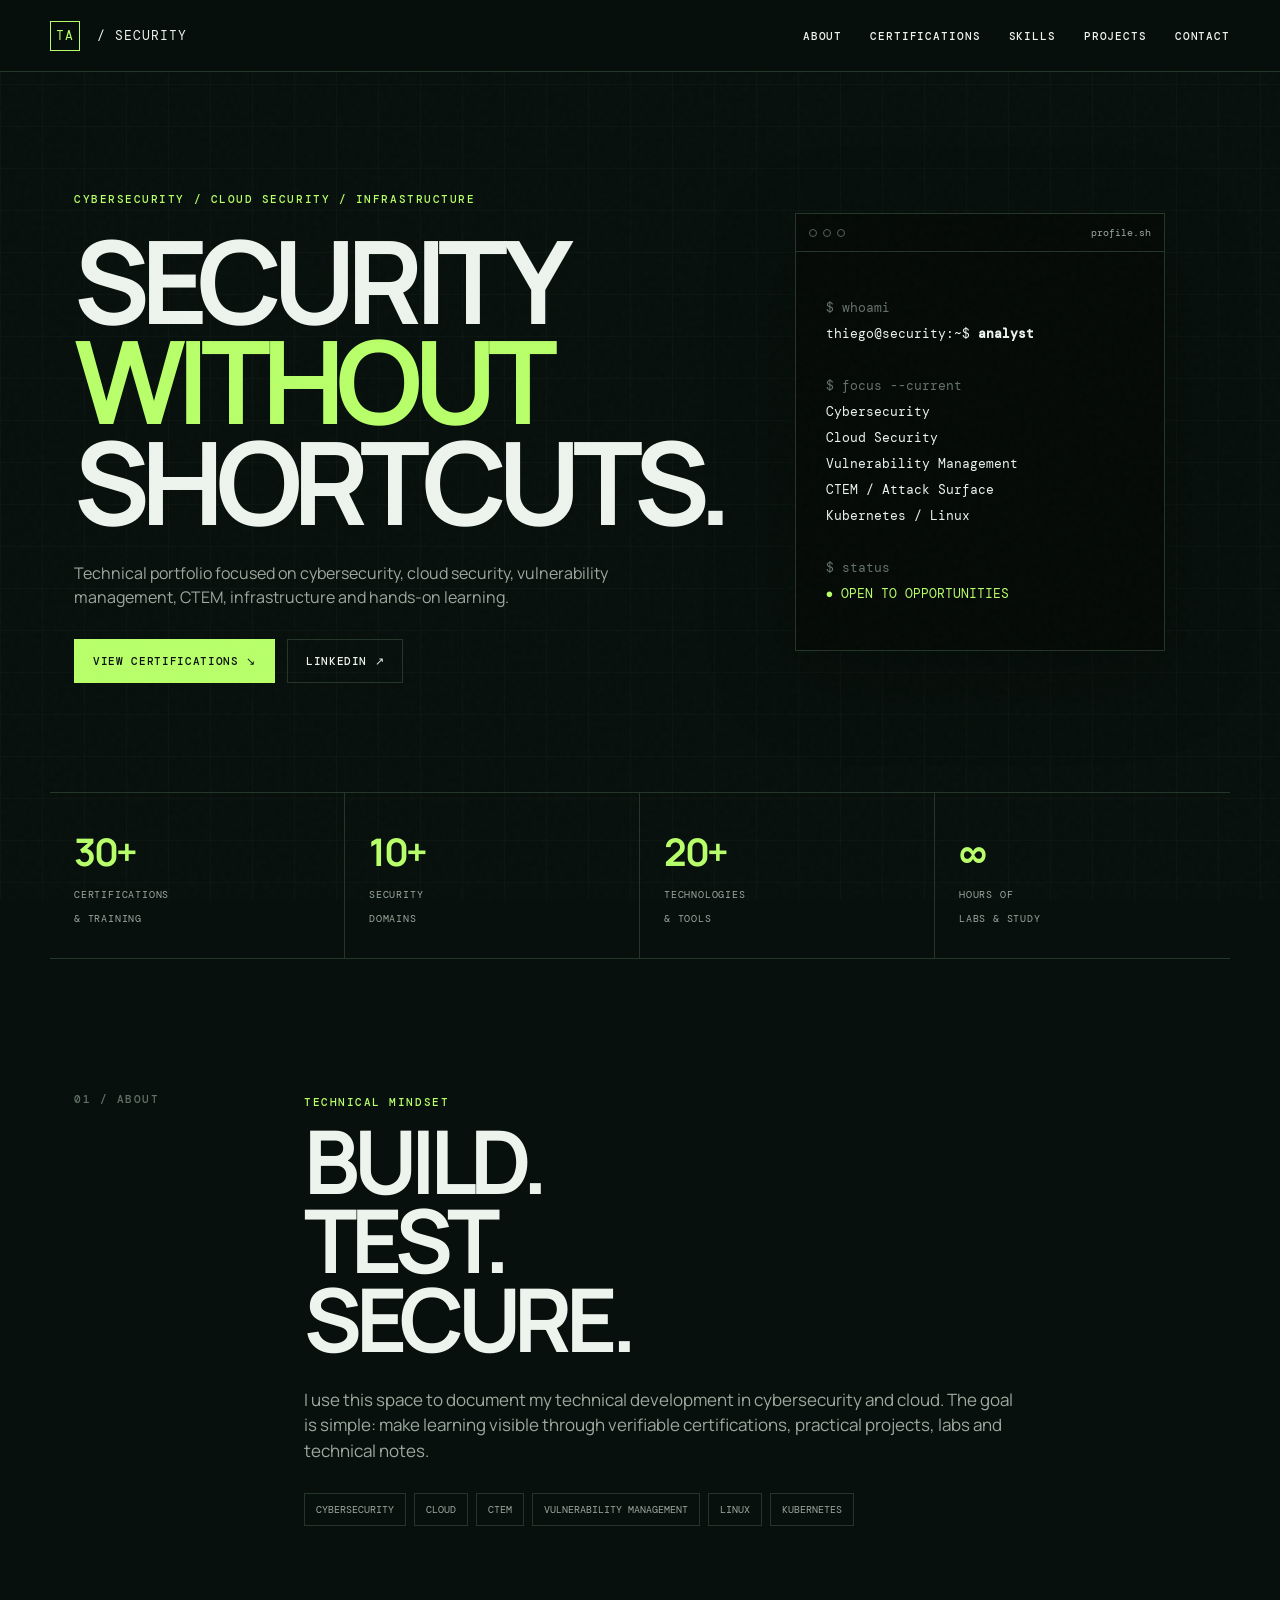
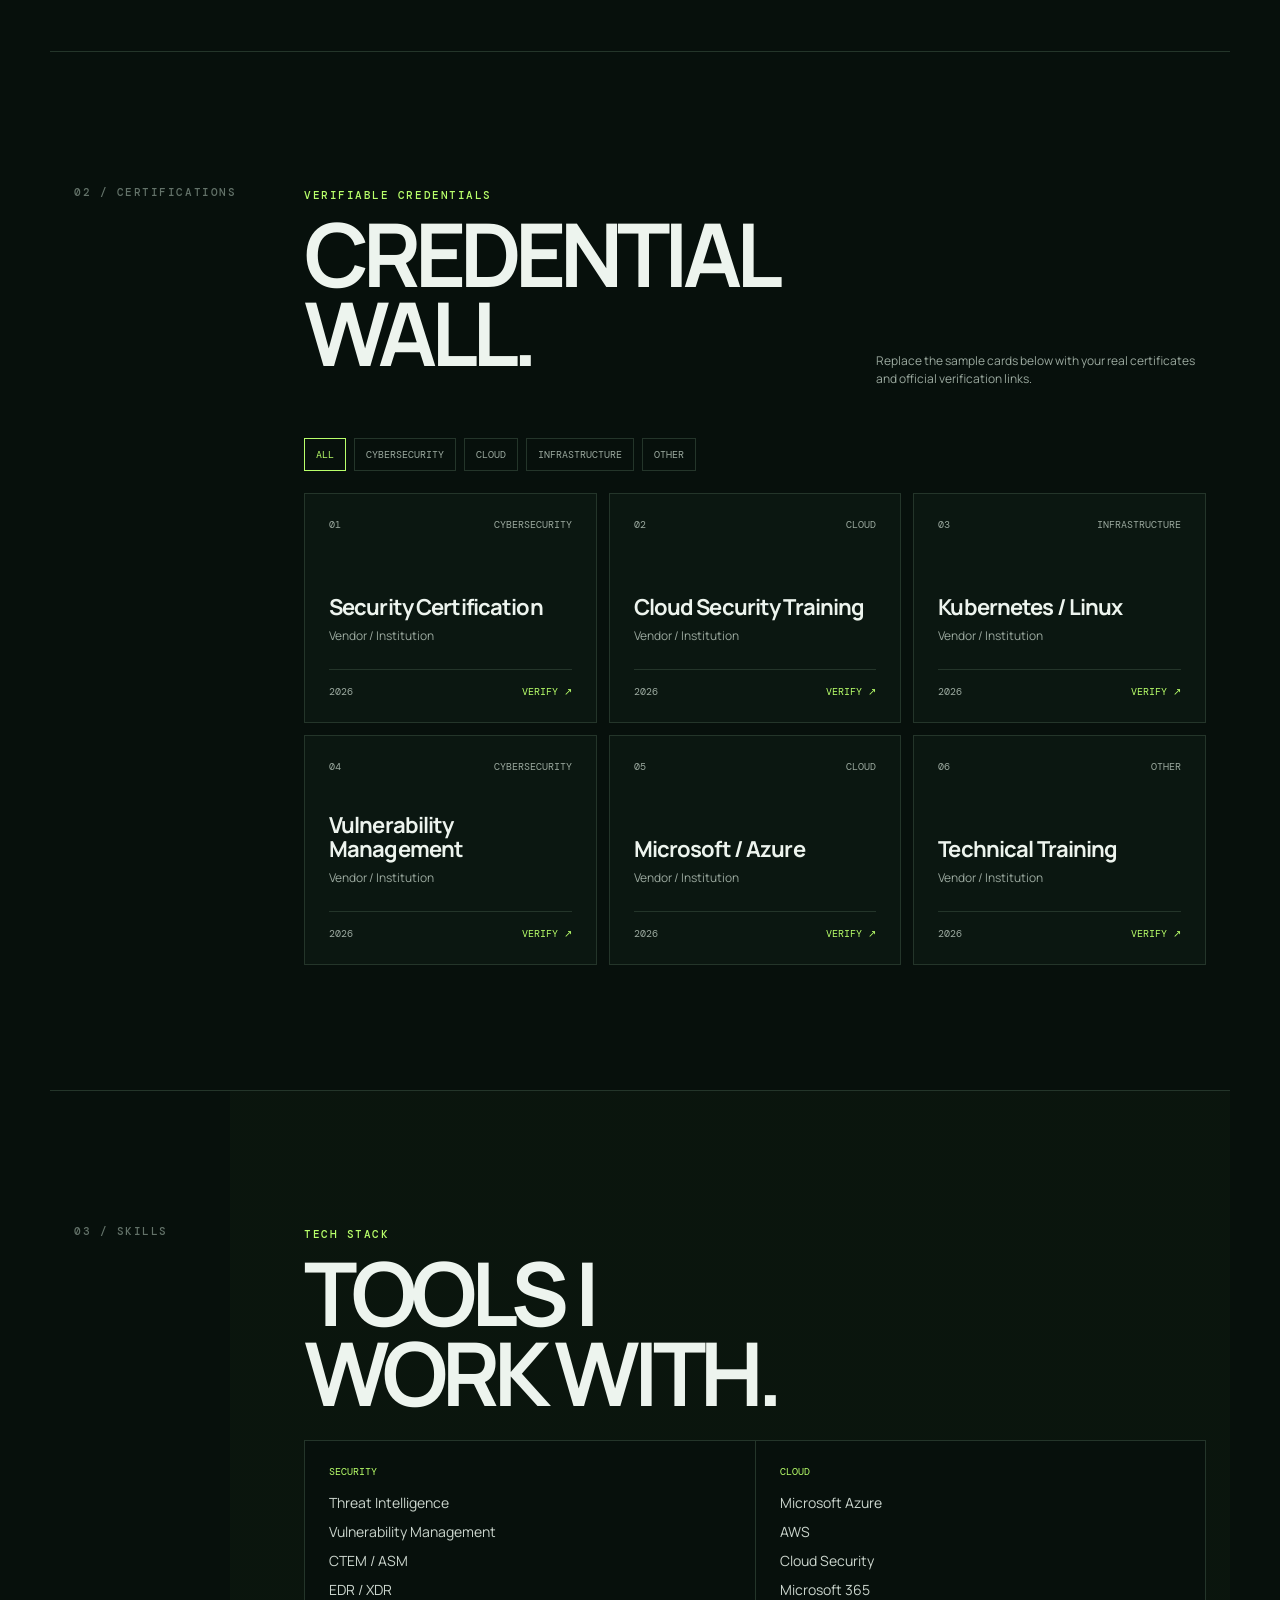
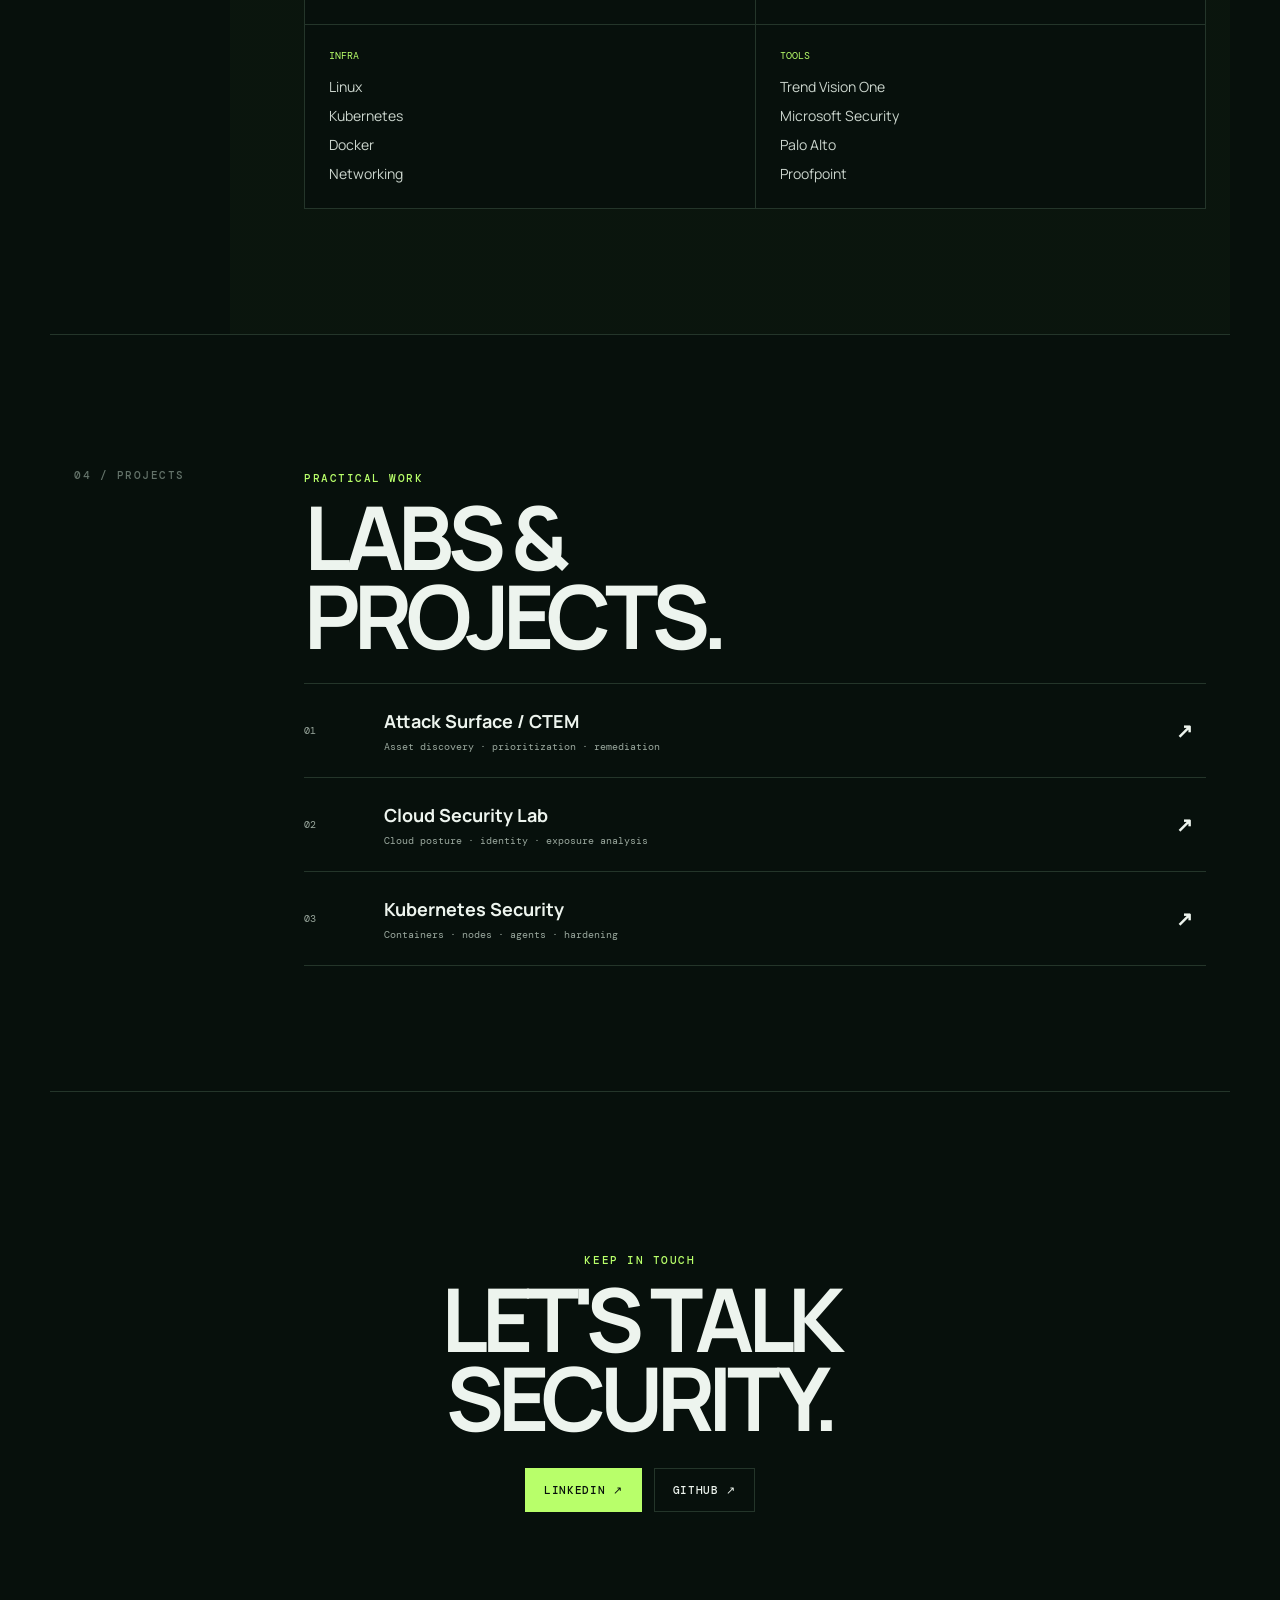
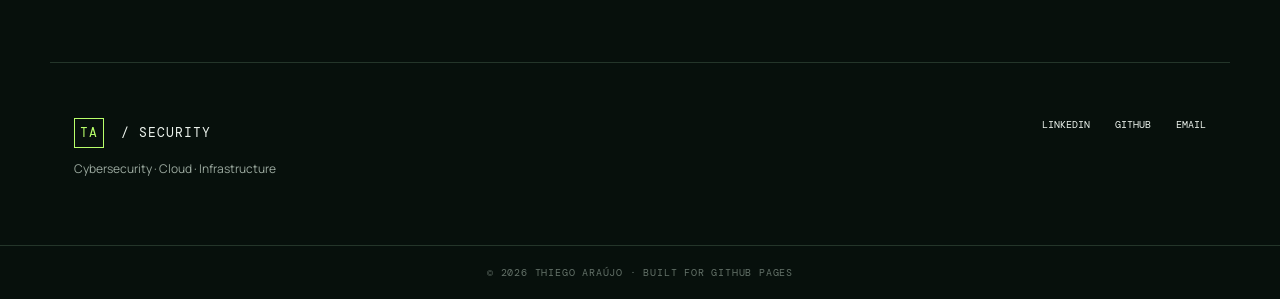
==== index.html @ 7fdec481 "Add files via upload" ====
<!DOCTYPE html>
<html lang="en">
<head>
  <meta charset="UTF-8">
  <meta name="viewport" content="width=device-width, initial-scale=1.0">
  <meta name="description" content="Thiego Araújo — Cybersecurity & Cloud Security portfolio, certifications, projects and technical skills.">
  <meta name="theme-color" content="#08110d">
  <title>THIEGO ARAÚJO — Cybersecurity Portfolio</title>
  <link rel="preconnect" href="https://fonts.googleapis.com">
  <link rel="preconnect" href="https://fonts.gstatic.com" crossorigin>
  <link href="https://fonts.googleapis.com/css2?family=DM+Mono:wght@400;500&family=Manrope:wght@400;500;600;700;800&display=swap" rel="stylesheet">
  <link rel="stylesheet" href="style.css">
</head>
<body>
  <div class="noise"></div>
  <header class="topbar">
    <a class="brand" href="#top" aria-label="Back to top"><span>TA</span> / SECURITY</a>
    <nav id="nav">
      <a href="#about">ABOUT</a>
      <a href="#certifications">CERTIFICATIONS</a>
      <a href="#skills">SKILLS</a>
      <a href="#projects">PROJECTS</a>
      <a href="#contact">CONTACT</a>
    </nav>
    <button class="menu" id="menuBtn" aria-label="Open menu">☰</button>
  </header>

  <main id="top">
    <section class="hero section-grid">
      <div class="hero-copy">
        <p class="eyebrow">CYBERSECURITY / CLOUD SECURITY / INFRASTRUCTURE</p>
        <h1>SECURITY<br><em>WITHOUT</em><br>SHORTCUTS.</h1>
        <p class="lead">Technical portfolio focused on cybersecurity, cloud security, vulnerability management, CTEM, infrastructure and hands-on learning.</p>
        <div class="actions">
          <a class="btn primary" href="#certifications">VIEW CERTIFICATIONS <span>↘</span></a>
          <a class="btn ghost" href="https://www.linkedin.com/" target="_blank" rel="noopener">LINKEDIN ↗</a>
        </div>
      </div>
      <div class="hero-terminal">
        <div class="terminal-head"><span></span><span></span><span></span><code>profile.sh</code></div>
        <pre><span class="muted">$ whoami</span>
thiego@security:~$ <b>analyst</b>

<span class="muted">$ focus --current</span>
Cybersecurity
Cloud Security
Vulnerability Management
CTEM / Attack Surface
Kubernetes / Linux

<span class="muted">$ status</span>
<span class="ok">● OPEN TO OPPORTUNITIES</span></pre>
      </div>
    </section>

    <section class="metrics">
      <div><strong id="certCount">30+</strong><span>CERTIFICATIONS<br>& TRAINING</span></div>
      <div><strong>10+</strong><span>SECURITY<br>DOMAINS</span></div>
      <div><strong>20+</strong><span>TECHNOLOGIES<br>& TOOLS</span></div>
      <div><strong>∞</strong><span>HOURS OF<br>LABS & STUDY</span></div>
    </section>

    <section id="about" class="section split">
      <div class="section-label">01 / ABOUT</div>
      <div>
        <p class="kicker">TECHNICAL MINDSET</p>
        <h2>BUILD.<br>TEST.<br>SECURE.</h2>
        <p class="body-copy">I use this space to document my technical development in cybersecurity and cloud. The goal is simple: make learning visible through verifiable certifications, practical projects, labs and technical notes.</p>
        <div class="tags">
          <span>CYBERSECURITY</span><span>CLOUD</span><span>CTEM</span><span>VULNERABILITY MANAGEMENT</span><span>LINUX</span><span>KUBERNETES</span>
        </div>
      </div>
    </section>

    <section id="certifications" class="section">
      <div class="section-label">02 / CERTIFICATIONS</div>
      <div class="section-content">
        <div class="section-heading">
          <div>
            <p class="kicker">VERIFIABLE CREDENTIALS</p>
            <h2>CREDENTIAL<br>WALL.</h2>
          </div>
          <p class="small-note">Replace the sample cards below with your real certificates and official verification links.</p>
        </div>

        <div class="filters" id="filters">
          <button class="filter active" data-filter="all">ALL</button>
          <button class="filter" data-filter="cybersecurity">CYBERSECURITY</button>
          <button class="filter" data-filter="cloud">CLOUD</button>
          <button class="filter" data-filter="infrastructure">INFRASTRUCTURE</button>
          <button class="filter" data-filter="other">OTHER</button>
        </div>

        <div class="cards" id="certCards">
          <article class="card" data-category="cybersecurity">
            <div class="card-top"><span>01</span><span>CYBERSECURITY</span></div>
            <h3>Security Certification</h3>
            <p>Vendor / Institution</p>
            <div class="card-meta"><span>2026</span><a href="#" class="verify">VERIFY ↗</a></div>
          </article>
          <article class="card" data-category="cloud">
            <div class="card-top"><span>02</span><span>CLOUD</span></div>
            <h3>Cloud Security Training</h3>
            <p>Vendor / Institution</p>
            <div class="card-meta"><span>2026</span><a href="#" class="verify">VERIFY ↗</a></div>
          </article>
          <article class="card" data-category="infrastructure">
            <div class="card-top"><span>03</span><span>INFRASTRUCTURE</span></div>
            <h3>Kubernetes / Linux</h3>
            <p>Vendor / Institution</p>
            <div class="card-meta"><span>2026</span><a href="#" class="verify">VERIFY ↗</a></div>
          </article>
          <article class="card" data-category="cybersecurity">
            <div class="card-top"><span>04</span><span>CYBERSECURITY</span></div>
            <h3>Vulnerability Management</h3>
            <p>Vendor / Institution</p>
            <div class="card-meta"><span>2026</span><a href="#" class="verify">VERIFY ↗</a></div>
          </article>
          <article class="card" data-category="cloud">
            <div class="card-top"><span>05</span><span>CLOUD</span></div>
            <h3>Microsoft / Azure</h3>
            <p>Vendor / Institution</p>
            <div class="card-meta"><span>2026</span><a href="#" class="verify">VERIFY ↗</a></div>
          </article>
          <article class="card" data-category="other">
            <div class="card-top"><span>06</span><span>OTHER</span></div>
            <h3>Technical Training</h3>
            <p>Vendor / Institution</p>
            <div class="card-meta"><span>2026</span><a href="#" class="verify">VERIFY ↗</a></div>
          </article>
        </div>
      </div>
    </section>

    <section id="skills" class="section split dark-section">
      <div class="section-label">03 / SKILLS</div>
      <div>
        <p class="kicker">TECH STACK</p>
        <h2>TOOLS I<br>WORK WITH.</h2>
        <div class="skill-grid">
          <div><b>SECURITY</b><span>Threat Intelligence</span><span>Vulnerability Management</span><span>CTEM / ASM</span><span>EDR / XDR</span></div>
          <div><b>CLOUD</b><span>Microsoft Azure</span><span>AWS</span><span>Cloud Security</span><span>Microsoft 365</span></div>
          <div><b>INFRA</b><span>Linux</span><span>Kubernetes</span><span>Docker</span><span>Networking</span></div>
          <div><b>TOOLS</b><span>Trend Vision One</span><span>Microsoft Security</span><span>Palo Alto</span><span>Proofpoint</span></div>
        </div>
      </div>
    </section>

    <section id="projects" class="section">
      <div class="section-label">04 / PROJECTS</div>
      <div class="section-content">
        <div class="section-heading">
          <div>
            <p class="kicker">PRACTICAL WORK</p>
            <h2>LABS &<br>PROJECTS.</h2>
          </div>
        </div>
        <div class="project-list">
          <a href="#" class="project"><span>01</span><div><b>Attack Surface / CTEM</b><small>Asset discovery · prioritization · remediation</small></div><strong>↗</strong></a>
          <a href="#" class="project"><span>02</span><div><b>Cloud Security Lab</b><small>Cloud posture · identity · exposure analysis</small></div><strong>↗</strong></a>
          <a href="#" class="project"><span>03</span><div><b>Kubernetes Security</b><small>Containers · nodes · agents · hardening</small></div><strong>↗</strong></a>
        </div>
      </div>
    </section>

    <section class="cta">
      <p class="kicker">KEEP IN TOUCH</p>
      <h2>LET'S TALK<br>SECURITY.</h2>
      <div class="actions">
        <a class="btn primary" href="https://www.linkedin.com/" target="_blank" rel="noopener">LINKEDIN ↗</a>
        <a class="btn ghost" href="https://github.com/" target="_blank" rel="noopener">GITHUB ↗</a>
      </div>
    </section>

    <section id="contact" class="footer-contact">
      <div><span class="brand"><span>TA</span> / SECURITY</span><p>Cybersecurity · Cloud · Infrastructure</p></div>
      <div class="links"><a href="https://www.linkedin.com/" target="_blank" rel="noopener">LINKEDIN</a><a href="https://github.com/" target="_blank" rel="noopener">GITHUB</a><a href="mailto:your@email.com">EMAIL</a></div>
    </section>
  </main>

  <footer>© <span id="year"></span> THIEGO ARAÚJO · BUILT FOR GITHUB PAGES</footer>
  <script src="script.js"></script>
</body>
</html>
---- style.css ----
:root{
  --bg:#07100c;--panel:#0b1711;--text:#edf4ee;--muted:#9ba99f;--line:#24352a;
  --accent:#b8ff6a;--accent2:#7fe34d;--max:1180px;
}
*{box-sizing:border-box}html{scroll-behavior:smooth}body{margin:0;background:var(--bg);color:var(--text);font-family:Manrope,Arial,sans-serif;line-height:1.5}
body:before{content:"";position:fixed;inset:0;pointer-events:none;opacity:.04;background-image:linear-gradient(rgba(255,255,255,.6) 1px,transparent 1px),linear-gradient(90deg,rgba(255,255,255,.6) 1px,transparent 1px);background-size:42px 42px;z-index:-1}
.noise{position:fixed;inset:0;pointer-events:none;opacity:.035;background-image:url("data:image/svg+xml,%3Csvg viewBox='0 0 180 180' xmlns='http://www.w3.org/2000/svg'%3E%3Cfilter id='n'%3E%3CfeTurbulence type='fractalNoise' baseFrequency='.9' numOctaves='3' stitchTiles='stitch'/%3E%3C/filter%3E%3Crect width='100%25' height='100%25' filter='url(%23n)' opacity='.6'/%3E%3C/svg%3E")}
a{color:inherit;text-decoration:none}.topbar{height:72px;border-bottom:1px solid var(--line);display:flex;align-items:center;justify-content:space-between;padding:0 max(24px,calc((100vw - var(--max))/2));position:sticky;top:0;background:rgba(7,16,12,.9);backdrop-filter:blur(16px);z-index:20}
.brand{font-family:"DM Mono",monospace;font-size:13px;letter-spacing:.08em}.brand>span{display:inline-grid;place-items:center;width:30px;height:30px;border:1px solid var(--accent);color:var(--accent);margin-right:8px}
nav{display:flex;gap:28px;font:500 11px "DM Mono",monospace;letter-spacing:.08em}nav a:hover{color:var(--accent)}.menu{display:none;background:none;border:0;color:var(--text);font-size:22px}
.section-grid{max-width:var(--max);margin:auto;display:grid;grid-template-columns:1.1fr .9fr;gap:70px}.hero{min-height:720px;align-items:center;padding:90px 24px}
.eyebrow,.kicker,.section-label{font:500 11px "DM Mono",monospace;letter-spacing:.14em;color:var(--accent)}h1{font-size:clamp(58px,9vw,116px);line-height:.87;letter-spacing:-.075em;margin:24px 0 30px}h1 em{font-style:normal;color:var(--accent)}
.lead{max-width:610px;color:var(--muted);font-size:16px}.actions{display:flex;gap:12px;flex-wrap:wrap;margin-top:30px}.btn{padding:14px 18px;border:1px solid var(--line);font:500 11px "DM Mono",monospace;letter-spacing:.06em}.btn.primary{background:var(--accent);color:#07100c;border-color:var(--accent)}.btn.primary:hover{background:#d1ff9b}.btn.ghost:hover{border-color:var(--accent);color:var(--accent)}
.hero-terminal{background:#050a07;border:1px solid var(--line);box-shadow:0 24px 80px rgba(0,0,0,.25)}.terminal-head{height:38px;border-bottom:1px solid var(--line);display:flex;align-items:center;gap:6px;padding:0 13px;color:var(--muted)}.terminal-head span{width:8px;height:8px;border:1px solid #526056;border-radius:50%}.terminal-head code{margin-left:auto;font:10px "DM Mono",monospace}.hero-terminal pre{padding:30px;font:13px/2 "DM Mono",monospace;min-height:330px;white-space:pre-wrap}.muted{color:#647269}.ok{color:var(--accent)}
.metrics{border-top:1px solid var(--line);border-bottom:1px solid var(--line);display:grid;grid-template-columns:repeat(4,1fr);max-width:var(--max);margin:auto}.metrics div{padding:30px 24px;border-right:1px solid var(--line)}.metrics div:last-child{border-right:0}.metrics strong{display:block;font-size:38px;letter-spacing:-.06em;color:var(--accent)}.metrics span{font:10px/1.5 "DM Mono",monospace;color:var(--muted);letter-spacing:.08em}
.section{max-width:var(--max);margin:0 auto;padding:125px 24px;display:grid;grid-template-columns:180px 1fr;gap:50px;border-bottom:1px solid var(--line)}.section-label{padding-top:8px;color:#637269}.section-content{min-width:0}.section h2,.cta h2{font-size:clamp(48px,7vw,88px);line-height:.9;letter-spacing:-.07em;margin:12px 0 28px}.body-copy{max-width:720px;color:var(--muted);font-size:17px}.tags{display:flex;flex-wrap:wrap;gap:8px;margin-top:30px}.tags span,.filter{border:1px solid var(--line);padding:9px 11px;font:10px "DM Mono",monospace;color:var(--muted);background:none}.section-heading{display:flex;justify-content:space-between;gap:40px;align-items:end}.small-note{max-width:330px;color:var(--muted);font-size:12px}
.filters{display:flex;gap:8px;flex-wrap:wrap;margin:38px 0 22px}.filter{cursor:pointer}.filter:hover,.filter.active{border-color:var(--accent);color:var(--accent)}
.cards{display:grid;grid-template-columns:repeat(3,1fr);gap:12px}.card{background:var(--panel);border:1px solid var(--line);padding:24px;min-height:230px;display:flex;flex-direction:column;transition:.2s}.card:hover{transform:translateY(-4px);border-color:#526c59}.card-top,.card-meta{display:flex;justify-content:space-between;font:10px "DM Mono",monospace;color:var(--muted)}.card h3{font-size:22px;line-height:1.1;margin:auto 0 8px;letter-spacing:-.04em}.card p{margin:0 0 24px;color:var(--muted);font-size:12px}.card-meta{padding-top:15px;border-top:1px solid var(--line)}.verify{color:var(--accent)}
.dark-section{background:linear-gradient(90deg,transparent 0,transparent 180px,rgba(184,255,106,.025) 180px,rgba(184,255,106,.025) 100%)}.skill-grid{display:grid;grid-template-columns:repeat(2,1fr);gap:1px;background:var(--line);border:1px solid var(--line)}.skill-grid>div{background:var(--bg);padding:24px;display:grid;gap:8px}.skill-grid b{font:10px "DM Mono",monospace;color:var(--accent);margin-bottom:6px}.skill-grid span{font-size:14px;color:#cbd5cd}
.project-list{border-top:1px solid var(--line)}.project{display:grid;grid-template-columns:60px 1fr 30px;gap:20px;padding:24px 0;border-bottom:1px solid var(--line);align-items:center}.project:hover{color:var(--accent)}.project>span,.project small{font:10px "DM Mono",monospace;color:var(--muted)}.project b{display:block;font-size:18px}.project small{display:block;margin-top:5px}.project strong{font-size:20px}
.cta{max-width:var(--max);margin:auto;padding:150px 24px;text-align:center;border-bottom:1px solid var(--line)}.cta .actions{justify-content:center}.footer-contact{max-width:var(--max);margin:auto;padding:55px 24px;display:flex;justify-content:space-between;gap:30px}.footer-contact p{color:var(--muted);font-size:12px}.links{display:flex;gap:25px;font:10px "DM Mono",monospace}.links a:hover{color:var(--accent)}footer{border-top:1px solid var(--line);padding:20px 24px;text-align:center;color:#647269;font:10px "DM Mono",monospace;letter-spacing:.08em}
.hidden{display:none!important}
@media(max-width:850px){nav{display:none}.menu{display:block}.topbar{padding:0 18px}nav.open{display:flex;position:absolute;top:72px;left:0;right:0;background:var(--bg);padding:22px;flex-direction:column;border-bottom:1px solid var(--line)}.hero{grid-template-columns:1fr;min-height:auto;padding-top:70px}.hero-terminal{margin-top:15px}.metrics{grid-template-columns:repeat(2,1fr)}.metrics div:nth-child(2){border-right:0}.section{grid-template-columns:1fr;padding:85px 20px;gap:25px}.section-label{padding:0}.cards{grid-template-columns:1fr 1fr}.section-heading{display:block}.dark-section{background:none}.footer-contact{padding:40px 20px;display:block}.links{margin-top:25px}}
@media(max-width:560px){h1{font-size:58px}.cards,.skill-grid{grid-template-columns:1fr}.metrics div{padding:24px 15px}.metrics strong{font-size:30px}.section h2,.cta h2{font-size:52px}.project{grid-template-columns:35px 1fr 20px}.hero{padding-left:20px;padding-right:20px}}
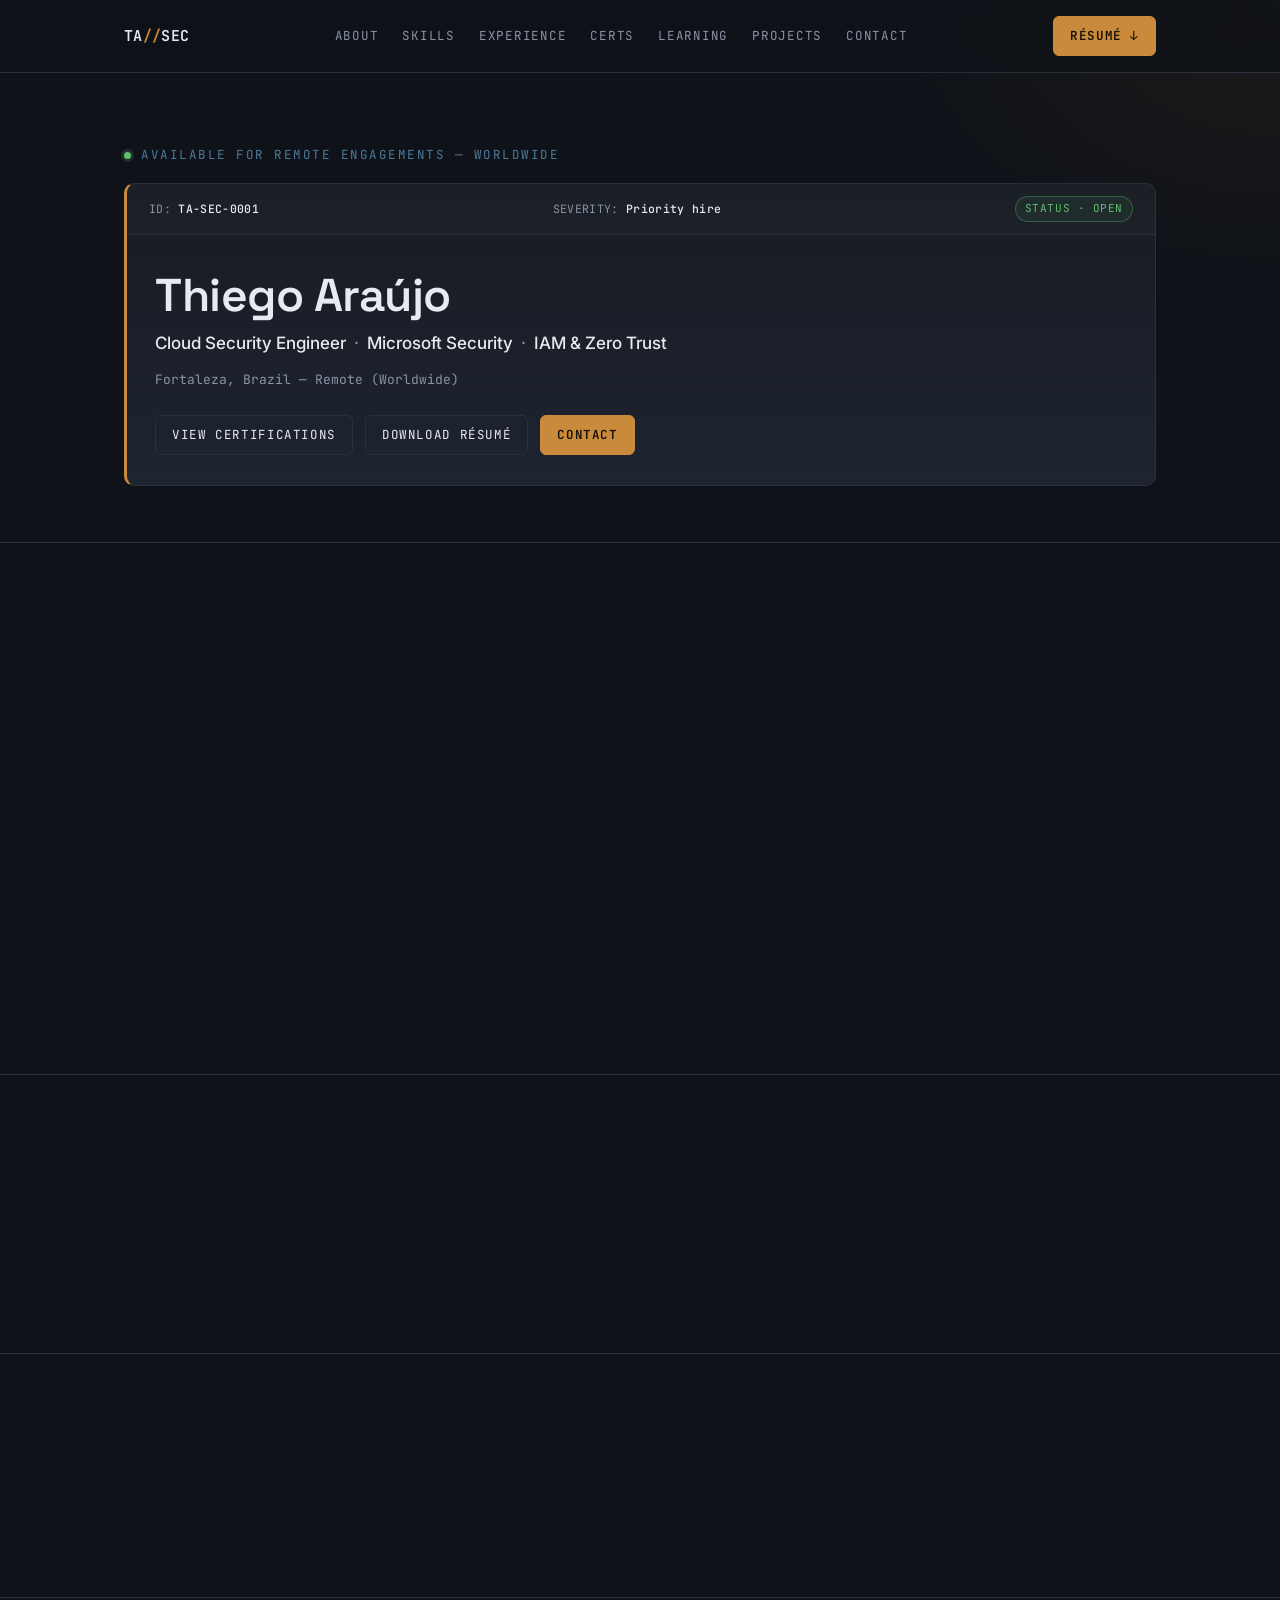
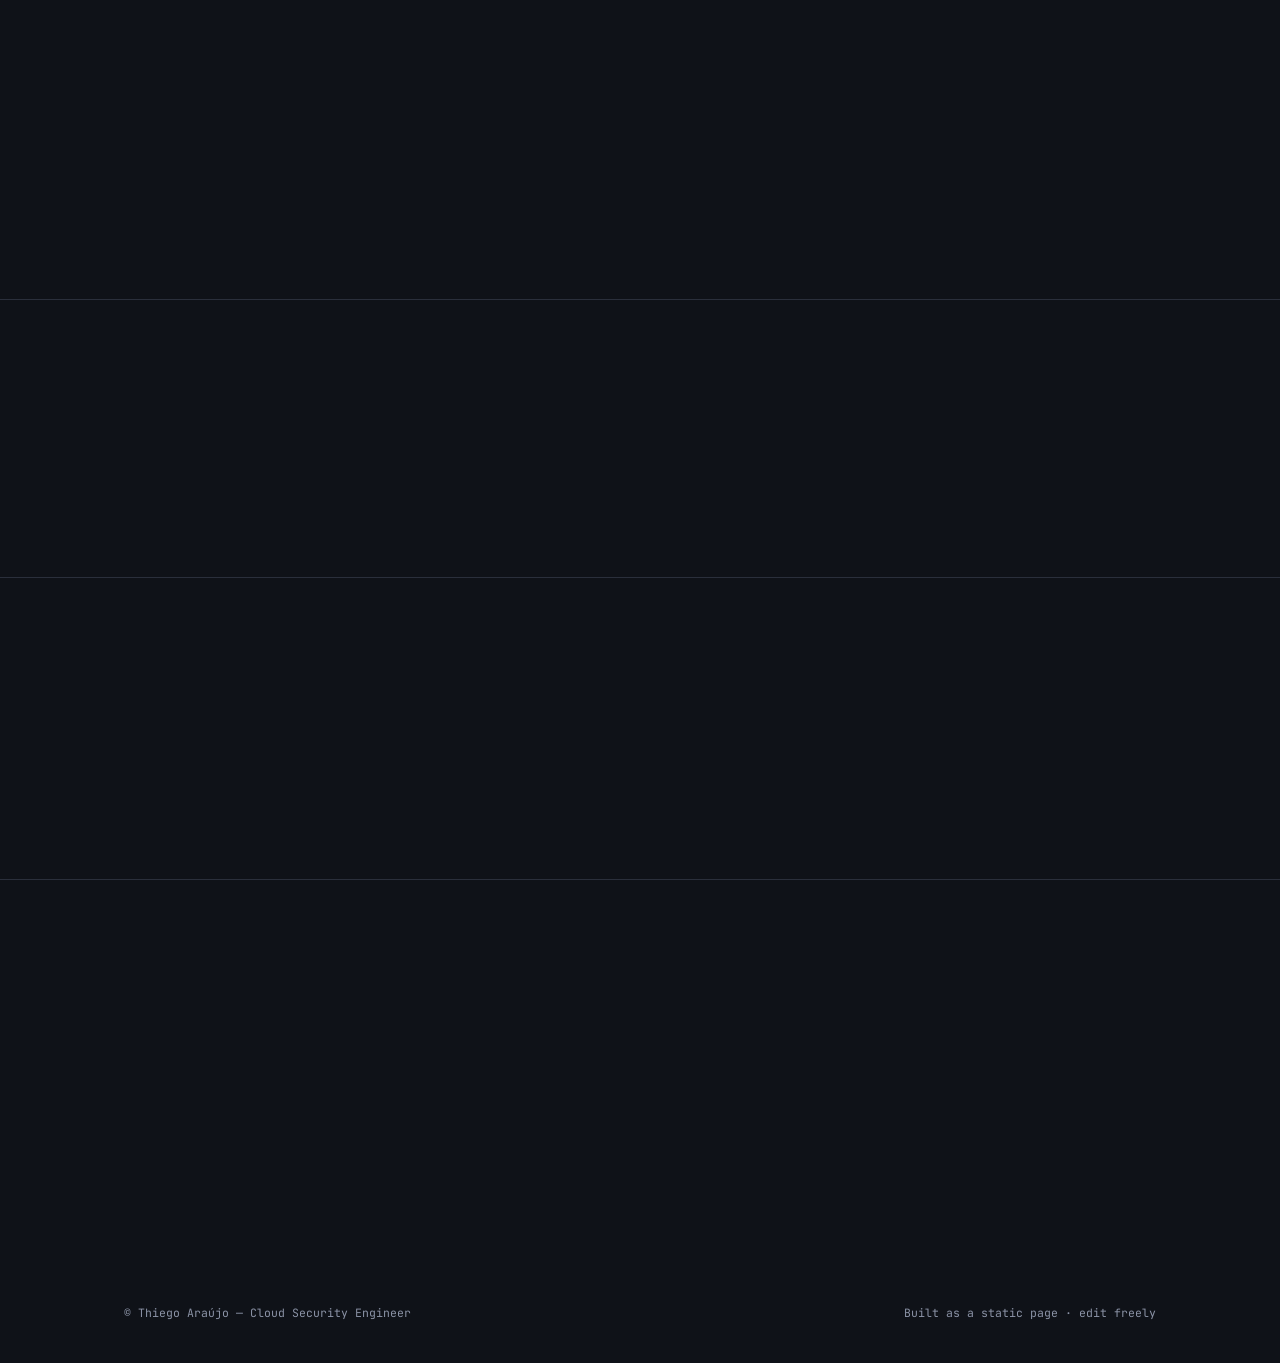
==== commit c7f0f850: "Add files via upload" ====
--- a/index.html
+++ b/index.html
@@ -1,184 +1,349 @@
 <!DOCTYPE html>
 <html lang="en">
 <head>
-  <meta charset="UTF-8">
-  <meta name="viewport" content="width=device-width, initial-scale=1.0">
-  <meta name="description" content="Thiego Araújo — Cybersecurity & Cloud Security portfolio, certifications, projects and technical skills.">
-  <meta name="theme-color" content="#08110d">
-  <title>THIEGO ARAÚJO — Cybersecurity Portfolio</title>
-  <link rel="preconnect" href="https://fonts.googleapis.com">
-  <link rel="preconnect" href="https://fonts.gstatic.com" crossorigin>
-  <link href="https://fonts.googleapis.com/css2?family=DM+Mono:wght@400;500&family=Manrope:wght@400;500;600;700;800&display=swap" rel="stylesheet">
-  <link rel="stylesheet" href="style.css">
+<meta charset="UTF-8">
+<meta name="viewport" content="width=device-width, initial-scale=1.0">
+<title>Thiego Araújo — Cloud Security Engineer</title>
+<meta name="description" content="Thiego Araújo — Cloud Security Engineer. Microsoft Security, Cloud Security, IAM & Zero Trust. Portfolio, certifications, and experience.">
+<link rel="preconnect" href="https://fonts.googleapis.com">
+<link rel="preconnect" href="https://fonts.gstatic.com" crossorigin>
+<link href="https://fonts.googleapis.com/css2?family=Space+Grotesk:wght@500;600;700&family=Inter:wght@400;500;600&family=JetBrains+Mono:wght@400;500;600&display=swap" rel="stylesheet">
+<style>
+  :root{
+    --bg:#0F1218;
+    --surface:#171B23;
+    --surface-2:#1E2430;
+    --line:#2A2F3B;
+    --text:#E8EAF0;
+    --text-muted:#8B93A6;
+    --accent:#C98A3B;
+    --accent-soft:rgba(201,138,59,0.12);
+    --accent-2:#4C7A9C;
+    --accent-2-soft:rgba(76,122,156,0.14);
+    --danger:#B3483F;
+    --danger-soft:rgba(179,72,63,0.14);
+    --radius:10px;
+    --maxw:1080px;
+    --font-display:'Space Grotesk', sans-serif;
+    --font-body:'Inter', sans-serif;
+    --font-mono:'JetBrains Mono', monospace;
+  }
+  *{box-sizing:border-box;}
+  html{scroll-behavior:smooth;}
+  @media (prefers-reduced-motion: reduce){
+    html{scroll-behavior:auto;}
+    *{animation-duration:0.001ms !important; animation-iteration-count:1 !important; transition-duration:0.001ms !important; scroll-behavior:auto !important;}
+  }
+  body{
+    margin:0;
+    background:var(--bg);
+    background-image:
+      radial-gradient(ellipse 900px 500px at 15% -10%, rgba(76,122,156,0.10), transparent 60%),
+      radial-gradient(ellipse 700px 500px at 100% 0%, rgba(201,138,59,0.08), transparent 55%);
+    color:var(--text);
+    font-family:var(--font-body);
+    line-height:1.6;
+    -webkit-font-smoothing:antialiased;
+  }
+  a{color:inherit;}
+  img{max-width:100%; display:block;}
+  .wrap{max-width:var(--maxw); margin:0 auto; padding:0 24px;}
+  h1,h2,h3{font-family:var(--font-display); font-weight:600; margin:0; letter-spacing:-0.01em;}
+  .mono{font-family:var(--font-mono);}
+  :focus-visible{outline:2px solid var(--accent); outline-offset:3px; border-radius:4px;}
+
+  /* ---------- NAV ---------- */
+  header.site-nav{
+    position:sticky; top:0; z-index:50;
+    background:rgba(15,18,24,0.85);
+    backdrop-filter:blur(10px);
+    border-bottom:1px solid var(--line);
+  }
+  .nav-inner{max-width:var(--maxw); margin:0 auto; padding:16px 24px; display:flex; align-items:center; justify-content:space-between; gap:16px;}
+  .logo{font-family:var(--font-mono); font-weight:600; font-size:15px; letter-spacing:0.02em; color:var(--text); text-decoration:none;}
+  .logo span{color:var(--accent);}
+  nav.links{display:flex; gap:24px; flex-wrap:wrap;}
+  nav.links a{font-family:var(--font-mono); font-size:12.5px; text-transform:uppercase; letter-spacing:0.06em; color:var(--text-muted); text-decoration:none; transition:color .15s ease;}
+  nav.links a:hover{color:var(--text);}
+  .nav-cta{display:none;}
+  @media (min-width:720px){ .nav-cta{display:inline-flex;} }
+  .btn{
+    font-family:var(--font-mono); font-size:12.5px; text-transform:uppercase; letter-spacing:0.05em;
+    padding:9px 16px; border-radius:6px; text-decoration:none; white-space:nowrap;
+    border:1px solid var(--line); transition:border-color .15s ease, background .15s ease, transform .1s ease;
+    display:inline-flex; align-items:center; gap:8px;
+  }
+  .btn:hover{transform:translateY(-1px);}
+  .btn-primary{background:var(--accent); color:#161006; border-color:var(--accent); font-weight:600;}
+  .btn-primary:hover{background:#DA9A46;}
+  .btn-ghost{color:var(--text); background:transparent;}
+  .btn-ghost:hover{border-color:var(--accent-2); background:var(--accent-2-soft);}
+
+  /* ---------- HERO / ALERT CARD ---------- */
+  .hero{padding:72px 0 56px;}
+  .eyebrow{font-family:var(--font-mono); font-size:12.5px; letter-spacing:0.12em; color:var(--accent-2); text-transform:uppercase; margin-bottom:18px; display:flex; align-items:center; gap:10px;}
+  .eyebrow .dot{width:7px; height:7px; border-radius:50%; background:#5FBF6E; box-shadow:0 0 0 3px rgba(95,191,110,0.18); animation:pulse 2.4s ease-in-out infinite;}
+  @keyframes pulse{0%,100%{opacity:1;}50%{opacity:.45;}}
+
+  .alert-card{
+    background:linear-gradient(180deg, var(--surface), var(--surface-2));
+    border:1px solid var(--line);
+    border-left:3px solid var(--accent);
+    border-radius:var(--radius);
+    padding:0;
+    overflow:hidden;
+  }
+  .alert-topbar{
+    display:flex; flex-wrap:wrap; gap:8px 22px; justify-content:space-between; align-items:center;
+    padding:12px 22px; border-bottom:1px solid var(--line); background:rgba(255,255,255,0.015);
+  }
+  .alert-topbar .field{font-family:var(--font-mono); font-size:11.5px; color:var(--text-muted); letter-spacing:0.03em;}
+  .alert-topbar .field b{color:var(--text); font-weight:500;}
+  .tag{
+    font-family:var(--font-mono); font-size:11px; letter-spacing:0.05em; text-transform:uppercase;
+    padding:3px 9px; border-radius:20px; border:1px solid var(--line);
+  }
+  .tag-status{color:#5FBF6E; border-color:rgba(95,191,110,0.35); background:rgba(95,191,110,0.08);}
+
+  .alert-body{padding:36px 28px 30px;}
+  .alert-body h1{font-size:clamp(30px,5vw,46px); line-height:1.08; margin-bottom:10px;}
+  .role-line{font-size:17px; color:var(--text); margin:0 0 6px; font-weight:500;}
+  .role-line .sep{color:var(--text-muted); margin:0 8px;}
+  .loc-line{font-family:var(--font-mono); font-size:13px; color:var(--text-muted); margin-bottom:24px;}
+  .hero-actions{display:flex; gap:12px; flex-wrap:wrap;}
+
+  /* ---------- SECTIONS ---------- */
+  section{padding:64px 0;}
+  section + section{border-top:1px solid var(--line);}
+  .section-head{margin-bottom:34px; max-width:640px;}
+  .section-head .eyebrow{margin-bottom:10px;}
+  .section-head h2{font-size:clamp(24px,3.4vw,32px);}
+  .section-head p{color:var(--text-muted); margin-top:10px; font-size:15px;}
+
+  .about-text p{color:#C7CCD8; font-size:16px; max-width:760px; margin:0 0 16px;}
+
+  /* Skills */
+  .grid{display:grid; gap:16px;}
+  .grid-3{grid-template-columns:repeat(3,1fr);}
+  .grid-2{grid-template-columns:repeat(2,1fr);}
+  @media (max-width:860px){ .grid-3{grid-template-columns:repeat(2,1fr);} }
+  @media (max-width:600px){ .grid-3, .grid-2{grid-template-columns:1fr;} }
+
+  .card{
+    position:relative;
+    background:var(--surface); border:1px solid var(--line); border-radius:var(--radius);
+    padding:20px 20px 18px;
+    transition:border-color .15s ease, transform .15s ease;
+  }
+  .card:hover{border-color:var(--accent-2); transform:translateY(-2px);}
+  .card-tag{
+    position:absolute; top:-10px; left:16px;
+    font-family:var(--font-mono); font-size:10.5px; letter-spacing:0.08em; text-transform:uppercase;
+    background:var(--accent-2); color:#0F1218; padding:2px 8px; border-radius:4px; font-weight:600;
+  }
+  .card h3{font-size:16px; margin:8px 0 10px;}
+  .taglist{display:flex; flex-wrap:wrap; gap:7px;}
+  .chip{
+    font-family:var(--font-mono); font-size:12px; color:var(--text-muted);
+    background:var(--surface-2); border:1px solid var(--line); padding:4px 9px; border-radius:6px;
+  }
+
+  /* Experience timeline */
+  .timeline{position:relative; padding-left:28px;}
+  .timeline::before{content:"";position:absolute; left:6px; top:6px; bottom:6px; width:1px; background:var(--line);}
+  .tl-item{position:relative; padding-bottom:38px;}
+  .tl-item:last-child{padding-bottom:0;}
+  .tl-dot{position:absolute; left:-28px; top:4px; width:13px; height:13px; border-radius:50%; background:var(--surface); border:2px solid var(--accent-2);}
+  .tl-item.current .tl-dot{border-color:var(--accent); background:var(--accent);}
+  .tl-period{font-family:var(--font-mono); font-size:11.5px; color:var(--text-muted); text-transform:uppercase; letter-spacing:0.04em;}
+  .tl-role{font-size:18px; margin:5px 0 2px; font-family:var(--font-display); font-weight:600;}
+  .tl-company{color:var(--accent-2); font-size:14px; margin-bottom:12px;}
+  .tl-company .formal{color:var(--text-muted); font-family:var(--font-mono); font-size:12px;}
+  .tl-item ul{margin:0; padding-left:18px; color:#C7CCD8; font-size:14.5px;}
+  .tl-item li{margin-bottom:7px;}
+
+  /* Certifications */
+  .cert-card{background:var(--surface); border:1px solid var(--line); border-radius:var(--radius); padding:18px 18px 16px; display:flex; flex-direction:column; gap:10px;}
+  .cert-top{display:flex; justify-content:space-between; align-items:flex-start; gap:10px;}
+  .cert-code{font-family:var(--font-mono); font-size:11px; color:#0F1218; background:var(--accent); padding:2px 8px; border-radius:4px; font-weight:600; white-space:nowrap;}
+  .cert-name{font-size:14.5px; font-weight:500; line-height:1.4;}
+  .cert-meta{font-family:var(--font-mono); font-size:11.5px; color:var(--text-muted); display:flex; justify-content:space-between; border-top:1px solid var(--line); padding-top:10px;}
+  .cert-meta a{color:var(--accent-2); text-decoration:none;}
+  .cert-meta a:hover{text-decoration:underline;}
+
+  /* Learning paths */
+  .path-row{display:flex; align-items:center; gap:14px; padding:14px 0; border-bottom:1px solid var(--line);}
+  .path-row:last-child{border-bottom:none;}
+  .path-idx{font-family:var(--font-mono); font-size:12px; color:var(--accent-2); width:34px; flex-shrink:0;}
+  .path-title{font-weight:500; font-size:14.5px;}
+  .path-issuer{font-family:var(--font-mono); font-size:12px; color:var(--text-muted); margin-top:2px;}
+
+  /* Projects */
+  .proj-card{background:var(--surface); border:1px solid var(--line); border-radius:var(--radius); padding:22px; display:flex; flex-direction:column; gap:12px;}
+  .proj-card h3{font-size:17px;}
+  .proj-card p{color:var(--text-muted); font-size:14px; margin:0; flex-grow:1;}
+  .proj-link{font-family:var(--font-mono); font-size:12.5px; color:var(--accent); text-decoration:none;}
+  .proj-link:hover{text-decoration:underline;}
+  .proj-card.soon{opacity:0.55;}
+
+  /* Contact / footer */
+  footer{padding:56px 0 40px;}
+  .contact-grid{display:flex; flex-wrap:wrap; gap:14px;}
+  .contact-card{
+    flex:1 1 200px; background:var(--surface); border:1px solid var(--line); border-radius:var(--radius);
+    padding:18px; text-decoration:none; transition:border-color .15s ease;
+  }
+  .contact-card:hover{border-color:var(--accent);}
+  .contact-card .label{font-family:var(--font-mono); font-size:11px; color:var(--text-muted); text-transform:uppercase; letter-spacing:0.05em;}
+  .contact-card .value{margin-top:6px; font-size:14.5px; font-weight:500;}
+  .foot-bottom{margin-top:40px; display:flex; justify-content:space-between; flex-wrap:wrap; gap:10px; font-family:var(--font-mono); font-size:11.5px; color:var(--text-muted);}
+
+  .reveal{opacity:0; transform:translateY(14px); transition:opacity .5s ease, transform .5s ease;}
+  .reveal.in{opacity:1; transform:translateY(0);}
+</style>
 </head>
 <body>
-  <div class="noise"></div>
-  <header class="topbar">
-    <a class="brand" href="#top" aria-label="Back to top"><span>TA</span> / SECURITY</a>
-    <nav id="nav">
-      <a href="#about">ABOUT</a>
-      <a href="#certifications">CERTIFICATIONS</a>
-      <a href="#skills">SKILLS</a>
-      <a href="#projects">PROJECTS</a>
-      <a href="#contact">CONTACT</a>
+
+<header class="site-nav">
+  <div class="nav-inner">
+    <a href="#top" class="logo">TA<span>//</span>SEC</a>
+    <nav class="links">
+      <a href="#about">About</a>
+      <a href="#skills">Skills</a>
+      <a href="#experience">Experience</a>
+      <a href="#certifications">Certs</a>
+      <a href="#learning">Learning</a>
+      <a href="#projects">Projects</a>
+      <a href="#contact">Contact</a>
     </nav>
-    <button class="menu" id="menuBtn" aria-label="Open menu">☰</button>
-  </header>
-
-  <main id="top">
-    <section class="hero section-grid">
-      <div class="hero-copy">
-        <p class="eyebrow">CYBERSECURITY / CLOUD SECURITY / INFRASTRUCTURE</p>
-        <h1>SECURITY<br><em>WITHOUT</em><br>SHORTCUTS.</h1>
-        <p class="lead">Technical portfolio focused on cybersecurity, cloud security, vulnerability management, CTEM, infrastructure and hands-on learning.</p>
-        <div class="actions">
-          <a class="btn primary" href="#certifications">VIEW CERTIFICATIONS <span>↘</span></a>
-          <a class="btn ghost" href="https://www.linkedin.com/" target="_blank" rel="noopener">LINKEDIN ↗</a>
+    <a href="assets/resume.pdf" class="btn btn-primary nav-cta" download>Résumé ↓</a>
+  </div>
+</header>
+
+<main id="top">
+  <section class="hero">
+    <div class="wrap">
+      <div class="eyebrow"><span class="dot"></span>Available for remote engagements — worldwide</div>
+      <div class="alert-card">
+        <div class="alert-topbar">
+          <span class="field mono">ID: <b>TA-SEC-0001</b></span>
+          <span class="field mono">SEVERITY: <b>Priority hire</b></span>
+          <span class="tag tag-status">STATUS · OPEN</span>
         </div>
-      </div>
-      <div class="hero-terminal">
-        <div class="terminal-head"><span></span><span></span><span></span><code>profile.sh</code></div>
-        <pre><span class="muted">$ whoami</span>
-thiego@security:~$ <b>analyst</b>
-
-<span class="muted">$ focus --current</span>
-Cybersecurity
-Cloud Security
-Vulnerability Management
-CTEM / Attack Surface
-Kubernetes / Linux
-
-<span class="muted">$ status</span>
-<span class="ok">● OPEN TO OPPORTUNITIES</span></pre>
-      </div>
-    </section>
-
-    <section class="metrics">
-      <div><strong id="certCount">30+</strong><span>CERTIFICATIONS<br>& TRAINING</span></div>
-      <div><strong>10+</strong><span>SECURITY<br>DOMAINS</span></div>
-      <div><strong>20+</strong><span>TECHNOLOGIES<br>& TOOLS</span></div>
-      <div><strong>∞</strong><span>HOURS OF<br>LABS & STUDY</span></div>
-    </section>
-
-    <section id="about" class="section split">
-      <div class="section-label">01 / ABOUT</div>
-      <div>
-        <p class="kicker">TECHNICAL MINDSET</p>
-        <h2>BUILD.<br>TEST.<br>SECURE.</h2>
-        <p class="body-copy">I use this space to document my technical development in cybersecurity and cloud. The goal is simple: make learning visible through verifiable certifications, practical projects, labs and technical notes.</p>
-        <div class="tags">
-          <span>CYBERSECURITY</span><span>CLOUD</span><span>CTEM</span><span>VULNERABILITY MANAGEMENT</span><span>LINUX</span><span>KUBERNETES</span>
-        </div>
-      </div>
-    </section>
-
-    <section id="certifications" class="section">
-      <div class="section-label">02 / CERTIFICATIONS</div>
-      <div class="section-content">
-        <div class="section-heading">
-          <div>
-            <p class="kicker">VERIFIABLE CREDENTIALS</p>
-            <h2>CREDENTIAL<br>WALL.</h2>
-          </div>
-          <p class="small-note">Replace the sample cards below with your real certificates and official verification links.</p>
-        </div>
-
-        <div class="filters" id="filters">
-          <button class="filter active" data-filter="all">ALL</button>
-          <button class="filter" data-filter="cybersecurity">CYBERSECURITY</button>
-          <button class="filter" data-filter="cloud">CLOUD</button>
-          <button class="filter" data-filter="infrastructure">INFRASTRUCTURE</button>
-          <button class="filter" data-filter="other">OTHER</button>
-        </div>
-
-        <div class="cards" id="certCards">
-          <article class="card" data-category="cybersecurity">
-            <div class="card-top"><span>01</span><span>CYBERSECURITY</span></div>
-            <h3>Security Certification</h3>
-            <p>Vendor / Institution</p>
-            <div class="card-meta"><span>2026</span><a href="#" class="verify">VERIFY ↗</a></div>
-          </article>
-          <article class="card" data-category="cloud">
-            <div class="card-top"><span>02</span><span>CLOUD</span></div>
-            <h3>Cloud Security Training</h3>
-            <p>Vendor / Institution</p>
-            <div class="card-meta"><span>2026</span><a href="#" class="verify">VERIFY ↗</a></div>
-          </article>
-          <article class="card" data-category="infrastructure">
-            <div class="card-top"><span>03</span><span>INFRASTRUCTURE</span></div>
-            <h3>Kubernetes / Linux</h3>
-            <p>Vendor / Institution</p>
-            <div class="card-meta"><span>2026</span><a href="#" class="verify">VERIFY ↗</a></div>
-          </article>
-          <article class="card" data-category="cybersecurity">
-            <div class="card-top"><span>04</span><span>CYBERSECURITY</span></div>
-            <h3>Vulnerability Management</h3>
-            <p>Vendor / Institution</p>
-            <div class="card-meta"><span>2026</span><a href="#" class="verify">VERIFY ↗</a></div>
-          </article>
-          <article class="card" data-category="cloud">
-            <div class="card-top"><span>05</span><span>CLOUD</span></div>
-            <h3>Microsoft / Azure</h3>
-            <p>Vendor / Institution</p>
-            <div class="card-meta"><span>2026</span><a href="#" class="verify">VERIFY ↗</a></div>
-          </article>
-          <article class="card" data-category="other">
-            <div class="card-top"><span>06</span><span>OTHER</span></div>
-            <h3>Technical Training</h3>
-            <p>Vendor / Institution</p>
-            <div class="card-meta"><span>2026</span><a href="#" class="verify">VERIFY ↗</a></div>
-          </article>
-        </div>
-      </div>
-    </section>
-
-    <section id="skills" class="section split dark-section">
-      <div class="section-label">03 / SKILLS</div>
-      <div>
-        <p class="kicker">TECH STACK</p>
-        <h2>TOOLS I<br>WORK WITH.</h2>
-        <div class="skill-grid">
-          <div><b>SECURITY</b><span>Threat Intelligence</span><span>Vulnerability Management</span><span>CTEM / ASM</span><span>EDR / XDR</span></div>
-          <div><b>CLOUD</b><span>Microsoft Azure</span><span>AWS</span><span>Cloud Security</span><span>Microsoft 365</span></div>
-          <div><b>INFRA</b><span>Linux</span><span>Kubernetes</span><span>Docker</span><span>Networking</span></div>
-          <div><b>TOOLS</b><span>Trend Vision One</span><span>Microsoft Security</span><span>Palo Alto</span><span>Proofpoint</span></div>
-        </div>
-      </div>
-    </section>
-
-    <section id="projects" class="section">
-      <div class="section-label">04 / PROJECTS</div>
-      <div class="section-content">
-        <div class="section-heading">
-          <div>
-            <p class="kicker">PRACTICAL WORK</p>
-            <h2>LABS &<br>PROJECTS.</h2>
+        <div class="alert-body">
+          <h1>Thiego Araújo</h1>
+          <p class="role-line">Cloud Security Engineer<span class="sep">·</span>Microsoft Security<span class="sep">·</span>IAM &amp; Zero Trust</p>
+          <p class="loc-line mono">Fortaleza, Brazil — Remote (Worldwide)</p>
+          <div class="hero-actions">
+            <a href="#certifications" class="btn btn-ghost">View certifications</a>
+            <a href="assets/resume.pdf" class="btn btn-ghost" download>Download résumé</a>
+            <a href="#contact" class="btn btn-primary">Contact</a>
           </div>
         </div>
-        <div class="project-list">
-          <a href="#" class="project"><span>01</span><div><b>Attack Surface / CTEM</b><small>Asset discovery · prioritization · remediation</small></div><strong>↗</strong></a>
-          <a href="#" class="project"><span>02</span><div><b>Cloud Security Lab</b><small>Cloud posture · identity · exposure analysis</small></div><strong>↗</strong></a>
-          <a href="#" class="project"><span>03</span><div><b>Kubernetes Security</b><small>Containers · nodes · agents · hardening</small></div><strong>↗</strong></a>
-        </div>
-      </div>
-    </section>
-
-    <section class="cta">
-      <p class="kicker">KEEP IN TOUCH</p>
-      <h2>LET'S TALK<br>SECURITY.</h2>
-      <div class="actions">
-        <a class="btn primary" href="https://www.linkedin.com/" target="_blank" rel="noopener">LINKEDIN ↗</a>
-        <a class="btn ghost" href="https://github.com/" target="_blank" rel="noopener">GITHUB ↗</a>
-      </div>
-    </section>
-
-    <section id="contact" class="footer-contact">
-      <div><span class="brand"><span>TA</span> / SECURITY</span><p>Cybersecurity · Cloud · Infrastructure</p></div>
-      <div class="links"><a href="https://www.linkedin.com/" target="_blank" rel="noopener">LINKEDIN</a><a href="https://github.com/" target="_blank" rel="noopener">GITHUB</a><a href="mailto:your@email.com">EMAIL</a></div>
-    </section>
-  </main>
-
-  <footer>© <span id="year"></span> THIEGO ARAÚJO · BUILT FOR GITHUB PAGES</footer>
-  <script src="script.js"></script>
+      </div>
+    </div>
+  </section>
+
+  <section id="about">
+    <div class="wrap">
+      <div class="section-head reveal">
+        <div class="eyebrow">01 · Profile</div>
+        <h2>From infrastructure to Microsoft Security.</h2>
+      </div>
+      <div class="about-text reveal">
+        <p>I started my career in IT infrastructure — servers, virtualization, networking, backup — supporting critical corporate environments, including hospitals and educational institutions. That hands-on understanding of how systems actually work underneath is what shapes my approach to security today.</p>
+        <p>I'm currently responsible for the architecture, deployment, and operation of a full Microsoft security environment — Defender XDR, Sentinel, Entra ID, and Purview — complemented by Prisma Cloud, Proofpoint, Cylance, and Picus Security. I work at the intersection of infrastructure, identity, and incident response, across Azure, AWS, and hybrid environments.</p>
+      </div>
+    </div>
+  </section>
+
+  <section id="skills">
+    <div class="wrap">
+      <div class="section-head reveal">
+        <div class="eyebrow">02 · Coverage</div>
+        <h2>Technical stack</h2>
+        <p>Grouped by the domain each tool covers in a real security operation.</p>
+      </div>
+      <div class="grid grid-3" id="skillsGrid"></div>
+    </div>
+  </section>
+
+  <section id="experience">
+    <div class="wrap">
+      <div class="section-head reveal">
+        <div class="eyebrow">03 · Timeline</div>
+        <h2>Experience</h2>
+      </div>
+      <div class="timeline" id="timeline"></div>
+    </div>
+  </section>
+
+  <section id="certifications">
+    <div class="wrap">
+      <div class="section-head reveal">
+        <div class="eyebrow">04 · Credentials</div>
+        <h2>Certifications</h2>
+        <p>Update the year and credential link for each item in <code class="mono">assets/script.js</code> before publishing.</p>
+      </div>
+      <div class="grid grid-3" id="certGrid"></div>
+    </div>
+  </section>
+
+  <section id="learning">
+    <div class="wrap">
+      <div class="section-head reveal">
+        <div class="eyebrow">05 · Learning paths</div>
+        <h2>Courses &amp; tracks completed</h2>
+        <p>Add every course or track you finish — this list is meant to keep growing.</p>
+      </div>
+      <div id="pathsList"></div>
+    </div>
+  </section>
+
+  <section id="projects">
+    <div class="wrap">
+      <div class="section-head reveal">
+        <div class="eyebrow">06 · Proof of work</div>
+        <h2>Projects</h2>
+        <p>Hands-on work published on GitHub — detection logic, automation, and reference architectures.</p>
+      </div>
+      <div class="grid grid-3" id="projectsGrid"></div>
+    </div>
+  </section>
+
+  <section id="contact">
+    <div class="wrap">
+      <div class="section-head reveal">
+        <div class="eyebrow">07 · Reach out</div>
+        <h2>Let's talk</h2>
+      </div>
+      <div class="contact-grid reveal">
+        <a class="contact-card" href="https://www.linkedin.com/in/thiegoaraujo" target="_blank" rel="noopener">
+          <div class="label mono">LinkedIn</div>
+          <div class="value">linkedin.com/in/thiegoaraujo</div>
+        </a>
+        <a class="contact-card" href="https://github.com/YOUR-GITHUB-USERNAME" target="_blank" rel="noopener">
+          <div class="label mono">GitHub</div>
+          <div class="value">github.com/YOUR-GITHUB-USERNAME</div>
+        </a>
+        <a class="contact-card" href="mailto:thiego.info@gmail.com">
+          <div class="label mono">Email</div>
+          <div class="value">thiego.info@gmail.com</div>
+        </a>
+      </div>
+    </div>
+  </section>
+
+  <footer>
+    <div class="wrap">
+      <div class="foot-bottom">
+        <span>© <span id="year"></span> Thiego Araújo — Cloud Security Engineer</span>
+        <span>Built as a static page · edit freely</span>
+      </div>
+    </div>
+  </footer>
+</main>
+
+<script src="assets/script.js"></script>
 </body>
 </html>
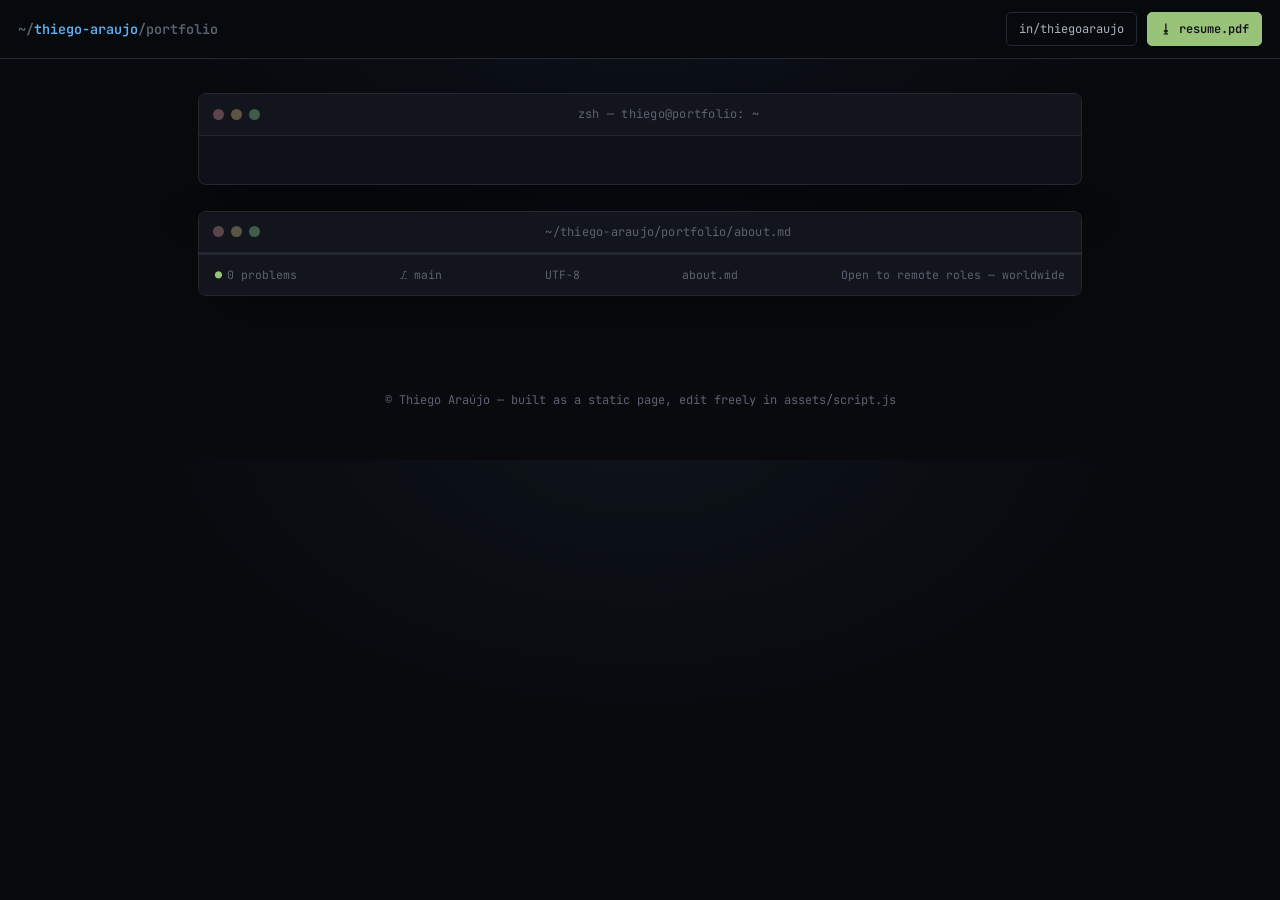
==== commit b23829c7: "Add files via upload" ====
--- a/index.html
+++ b/index.html
@@ -4,345 +4,192 @@
 <meta charset="UTF-8">
 <meta name="viewport" content="width=device-width, initial-scale=1.0">
 <title>Thiego Araújo — Cloud Security Engineer</title>
-<meta name="description" content="Thiego Araújo — Cloud Security Engineer. Microsoft Security, Cloud Security, IAM & Zero Trust. Portfolio, certifications, and experience.">
+<meta name="description" content="Thiego Araújo — Cloud Security Engineer. Microsoft Security, Cloud Security, IAM & Zero Trust.">
 <link rel="preconnect" href="https://fonts.googleapis.com">
 <link rel="preconnect" href="https://fonts.gstatic.com" crossorigin>
-<link href="https://fonts.googleapis.com/css2?family=Space+Grotesk:wght@500;600;700&family=Inter:wght@400;500;600&family=JetBrains+Mono:wght@400;500;600&display=swap" rel="stylesheet">
+<link href="https://fonts.googleapis.com/css2?family=JetBrains+Mono:wght@400;500;600;700&family=Fira+Code:wght@400;500;600&display=swap" rel="stylesheet">
 <style>
   :root{
-    --bg:#0F1218;
-    --surface:#171B23;
-    --surface-2:#1E2430;
-    --line:#2A2F3B;
-    --text:#E8EAF0;
-    --text-muted:#8B93A6;
-    --accent:#C98A3B;
-    --accent-soft:rgba(201,138,59,0.12);
-    --accent-2:#4C7A9C;
-    --accent-2-soft:rgba(76,122,156,0.14);
-    --danger:#B3483F;
-    --danger-soft:rgba(179,72,63,0.14);
-    --radius:10px;
-    --maxw:1080px;
-    --font-display:'Space Grotesk', sans-serif;
-    --font-body:'Inter', sans-serif;
-    --font-mono:'JetBrains Mono', monospace;
+    --bg:#080a0e;
+    --editor-bg:#0e1117;
+    --titlebar:#12151c;
+    --tab-bg:#0b0d12;
+    --tab-active:#161a22;
+    --border:#232833;
+    --text:#abb2bf;
+    --text-bright:#e6e6e6;
+    --muted:#5c6370;
+    --linenum:#3a4051;
+    --blue:#61afef;
+    --cyan:#56b6c2;
+    --green:#98c379;
+    --orange:#d19a66;
+    --tan:#e5c07b;
+    --magenta:#c678dd;
+    --red:#e06c75;
+    --font-mono:'JetBrains Mono','Fira Code', monospace;
   }
   *{box-sizing:border-box;}
   html{scroll-behavior:smooth;}
   @media (prefers-reduced-motion: reduce){
-    html{scroll-behavior:auto;}
-    *{animation-duration:0.001ms !important; animation-iteration-count:1 !important; transition-duration:0.001ms !important; scroll-behavior:auto !important;}
+    *{animation-duration:.001ms !important; transition-duration:.001ms !important; scroll-behavior:auto !important;}
   }
   body{
-    margin:0;
-    background:var(--bg);
-    background-image:
-      radial-gradient(ellipse 900px 500px at 15% -10%, rgba(76,122,156,0.10), transparent 60%),
-      radial-gradient(ellipse 700px 500px at 100% 0%, rgba(201,138,59,0.08), transparent 55%);
-    color:var(--text);
-    font-family:var(--font-body);
-    line-height:1.6;
+    margin:0; background:var(--bg); color:var(--text);
+    font-family:var(--font-mono); font-size:14.5px; line-height:1.7;
     -webkit-font-smoothing:antialiased;
+    background-image:radial-gradient(ellipse 800px 500px at 50% -10%, rgba(97,175,239,0.06), transparent 60%);
   }
   a{color:inherit;}
-  img{max-width:100%; display:block;}
-  .wrap{max-width:var(--maxw); margin:0 auto; padding:0 24px;}
-  h1,h2,h3{font-family:var(--font-display); font-weight:600; margin:0; letter-spacing:-0.01em;}
-  .mono{font-family:var(--font-mono);}
-  :focus-visible{outline:2px solid var(--accent); outline-offset:3px; border-radius:4px;}
+  :focus-visible{outline:2px solid var(--cyan); outline-offset:2px;}
+  .sr-only{position:absolute; width:1px; height:1px; overflow:hidden; clip:rect(0,0,0,0); white-space:nowrap;}
+  .wrap{max-width:920px; margin:0 auto; padding:0 18px;}
 
-  /* ---------- NAV ---------- */
-  header.site-nav{
-    position:sticky; top:0; z-index:50;
-    background:rgba(15,18,24,0.85);
-    backdrop-filter:blur(10px);
-    border-bottom:1px solid var(--line);
+  /* top bar */
+  .topbar{
+    position:sticky; top:0; z-index:40;
+    display:flex; justify-content:space-between; align-items:center;
+    padding:12px 18px; border-bottom:1px solid var(--border);
+    background:rgba(8,10,14,0.9); backdrop-filter:blur(8px);
   }
-  .nav-inner{max-width:var(--maxw); margin:0 auto; padding:16px 24px; display:flex; align-items:center; justify-content:space-between; gap:16px;}
-  .logo{font-family:var(--font-mono); font-weight:600; font-size:15px; letter-spacing:0.02em; color:var(--text); text-decoration:none;}
-  .logo span{color:var(--accent);}
-  nav.links{display:flex; gap:24px; flex-wrap:wrap;}
-  nav.links a{font-family:var(--font-mono); font-size:12.5px; text-transform:uppercase; letter-spacing:0.06em; color:var(--text-muted); text-decoration:none; transition:color .15s ease;}
-  nav.links a:hover{color:var(--text);}
-  .nav-cta{display:none;}
-  @media (min-width:720px){ .nav-cta{display:inline-flex;} }
-  .btn{
-    font-family:var(--font-mono); font-size:12.5px; text-transform:uppercase; letter-spacing:0.05em;
-    padding:9px 16px; border-radius:6px; text-decoration:none; white-space:nowrap;
-    border:1px solid var(--line); transition:border-color .15s ease, background .15s ease, transform .1s ease;
-    display:inline-flex; align-items:center; gap:8px;
+  .brand{font-weight:600; color:var(--text-bright); font-size:13.5px;}
+  .brand .p{color:var(--muted);}
+  .brand .fn{color:var(--blue);}
+  .topbar-actions{display:flex; gap:10px;}
+  .pill{
+    font-size:12px; padding:6px 12px; border-radius:5px; border:1px solid var(--border);
+    text-decoration:none; color:var(--text); transition:border-color .15s, color .15s;
+    display:inline-flex; align-items:center; gap:6px;
   }
-  .btn:hover{transform:translateY(-1px);}
-  .btn-primary{background:var(--accent); color:#161006; border-color:var(--accent); font-weight:600;}
-  .btn-primary:hover{background:#DA9A46;}
-  .btn-ghost{color:var(--text); background:transparent;}
-  .btn-ghost:hover{border-color:var(--accent-2); background:var(--accent-2-soft);}
+  .pill:hover{border-color:var(--cyan); color:var(--cyan);}
+  .pill.solid{background:var(--green); color:#0e1117; border-color:var(--green); font-weight:600;}
+  .pill.solid:hover{color:#0e1117; filter:brightness(1.08);}
 
-  /* ---------- HERO / ALERT CARD ---------- */
-  .hero{padding:72px 0 56px;}
-  .eyebrow{font-family:var(--font-mono); font-size:12.5px; letter-spacing:0.12em; color:var(--accent-2); text-transform:uppercase; margin-bottom:18px; display:flex; align-items:center; gap:10px;}
-  .eyebrow .dot{width:7px; height:7px; border-radius:50%; background:#5FBF6E; box-shadow:0 0 0 3px rgba(95,191,110,0.18); animation:pulse 2.4s ease-in-out infinite;}
-  @keyframes pulse{0%,100%{opacity:1;}50%{opacity:.45;}}
+  main{padding:34px 0 60px;}
 
-  .alert-card{
-    background:linear-gradient(180deg, var(--surface), var(--surface-2));
-    border:1px solid var(--line);
-    border-left:3px solid var(--accent);
-    border-radius:var(--radius);
-    padding:0;
-    overflow:hidden;
+  /* window chrome, shared */
+  .window{
+    background:var(--editor-bg); border:1px solid var(--border); border-radius:8px;
+    overflow:hidden; box-shadow:0 20px 60px -20px rgba(0,0,0,0.6);
   }
-  .alert-topbar{
-    display:flex; flex-wrap:wrap; gap:8px 22px; justify-content:space-between; align-items:center;
-    padding:12px 22px; border-bottom:1px solid var(--line); background:rgba(255,255,255,0.015);
+  .window + .window{margin-top:26px;}
+  .win-titlebar{
+    display:flex; align-items:center; gap:10px; padding:10px 14px;
+    background:var(--titlebar); border-bottom:1px solid var(--border);
   }
-  .alert-topbar .field{font-family:var(--font-mono); font-size:11.5px; color:var(--text-muted); letter-spacing:0.03em;}
-  .alert-topbar .field b{color:var(--text); font-weight:500;}
-  .tag{
-    font-family:var(--font-mono); font-size:11px; letter-spacing:0.05em; text-transform:uppercase;
-    padding:3px 9px; border-radius:20px; border:1px solid var(--line);
+  .dots{display:flex; gap:7px;}
+  .dot{width:11px; height:11px; border-radius:50%;}
+  .dot.r{background:#5c454a;} .dot.y{background:#5c5443;} .dot.g{background:#3e5c47;}
+  .win-title{font-size:12px; color:var(--muted); margin:0 auto; letter-spacing:.02em;}
+
+  /* terminal hero */
+  .term-body{padding:22px 20px 26px; font-size:14px;}
+  .term-line{white-space:pre-wrap; word-break:break-word; margin:0 0 4px;}
+  .prompt{color:var(--green);}
+  .prompt::before{content:"➜ ";color:var(--muted);}
+  .out{color:var(--text-bright); margin:2px 0 16px;}
+  .status-open{color:var(--green); font-weight:600;}
+  .cursor{display:inline-block; width:8px; height:16px; background:var(--text-bright); vertical-align:middle; margin-left:2px; animation:blink 1s step-end infinite;}
+  @keyframes blink{50%{opacity:0;}}
+
+  /* editor tabs */
+  .tabs{display:flex; overflow-x:auto; background:var(--tab-bg); border-bottom:1px solid var(--border); scrollbar-width:none;}
+  .tabs::-webkit-scrollbar{display:none;}
+  .tab{
+    font-family:var(--font-mono); font-size:12.5px; color:var(--muted);
+    background:transparent; border:none; border-right:1px solid var(--border);
+    padding:11px 16px; cursor:pointer; white-space:nowrap; display:flex; align-items:center; gap:7px;
+    border-top:2px solid transparent;
   }
-  .tag-status{color:#5FBF6E; border-color:rgba(95,191,110,0.35); background:rgba(95,191,110,0.08);}
+  .tab .sq{width:8px; height:8px; border-radius:2px; flex-shrink:0;}
+  .tab[data-active="true"]{background:var(--tab-active); color:var(--text-bright); border-top-color:var(--cyan);}
+  .tab:hover{color:var(--text-bright);}
 
-  .alert-body{padding:36px 28px 30px;}
-  .alert-body h1{font-size:clamp(30px,5vw,46px); line-height:1.08; margin-bottom:10px;}
-  .role-line{font-size:17px; color:var(--text); margin:0 0 6px; font-weight:500;}
-  .role-line .sep{color:var(--text-muted); margin:0 8px;}
-  .loc-line{font-family:var(--font-mono); font-size:13px; color:var(--text-muted); margin-bottom:24px;}
-  .hero-actions{display:flex; gap:12px; flex-wrap:wrap;}
+  .pane{display:none;}
+  .pane[data-visible="true"]{display:block;}
+  .code{padding:16px 0;}
+  .line{display:flex; padding:0 18px;}
+  .line:hover{background:rgba(255,255,255,0.02);}
+  .ln{
+    width:38px; flex-shrink:0; text-align:right; margin-right:18px;
+    color:var(--linenum); user-select:none; font-size:13px;
+  }
+  .code-text{white-space:pre-wrap; word-break:break-word; font-size:13.5px;}
 
-  /* ---------- SECTIONS ---------- */
-  section{padding:64px 0;}
-  section + section{border-top:1px solid var(--line);}
-  .section-head{margin-bottom:34px; max-width:640px;}
-  .section-head .eyebrow{margin-bottom:10px;}
-  .section-head h2{font-size:clamp(24px,3.4vw,32px);}
-  .section-head p{color:var(--text-muted); margin-top:10px; font-size:15px;}
+  .tok-key{color:var(--blue);}
+  .tok-string{color:var(--green);}
+  .tok-number{color:var(--orange);}
+  .tok-bool{color:var(--magenta);}
+  .tok-null{color:var(--magenta);}
+  .tok-comment{color:var(--muted); font-style:italic;}
+  .tok-heading{color:var(--magenta); font-weight:700;}
+  .tok-label{color:var(--blue);}
+  .tok-value{color:var(--text-bright);}
+  .tok-tag-active{color:var(--green); font-weight:600;}
+  .tok-tag-past{color:var(--muted);}
+  .tok-company{color:var(--tan); font-weight:600;}
+  .tok-punct{color:var(--muted);}
+  a.tok-link{color:var(--cyan); text-decoration:none; border-bottom:1px dashed rgba(86,182,194,0.4);}
+  a.tok-link:hover{border-bottom-style:solid;}
+  .tok-dim{color:var(--muted);}
+  .tok-wip{color:var(--red); font-size:11.5px;}
 
-  .about-text p{color:#C7CCD8; font-size:16px; max-width:760px; margin:0 0 16px;}
+  .contact-ctas{display:flex; flex-wrap:wrap; gap:10px; padding:4px 20px 22px;}
 
-  /* Skills */
-  .grid{display:grid; gap:16px;}
-  .grid-3{grid-template-columns:repeat(3,1fr);}
-  .grid-2{grid-template-columns:repeat(2,1fr);}
-  @media (max-width:860px){ .grid-3{grid-template-columns:repeat(2,1fr);} }
-  @media (max-width:600px){ .grid-3, .grid-2{grid-template-columns:1fr;} }
+  /* status bar */
+  .statusbar{
+    display:flex; justify-content:space-between; flex-wrap:wrap; gap:8px;
+    font-size:11.5px; color:var(--muted); padding:10px 16px; background:var(--titlebar); border-top:1px solid var(--border);
+  }
+  .statusbar span{display:inline-flex; align-items:center; gap:5px;}
+  .statusbar .ok{color:var(--green);}
 
-  .card{
-    position:relative;
-    background:var(--surface); border:1px solid var(--line); border-radius:var(--radius);
-    padding:20px 20px 18px;
-    transition:border-color .15s ease, transform .15s ease;
-  }
-  .card:hover{border-color:var(--accent-2); transform:translateY(-2px);}
-  .card-tag{
-    position:absolute; top:-10px; left:16px;
-    font-family:var(--font-mono); font-size:10.5px; letter-spacing:0.08em; text-transform:uppercase;
-    background:var(--accent-2); color:#0F1218; padding:2px 8px; border-radius:4px; font-weight:600;
-  }
-  .card h3{font-size:16px; margin:8px 0 10px;}
-  .taglist{display:flex; flex-wrap:wrap; gap:7px;}
-  .chip{
-    font-family:var(--font-mono); font-size:12px; color:var(--text-muted);
-    background:var(--surface-2); border:1px solid var(--line); padding:4px 9px; border-radius:6px;
-  }
-
-  /* Experience timeline */
-  .timeline{position:relative; padding-left:28px;}
-  .timeline::before{content:"";position:absolute; left:6px; top:6px; bottom:6px; width:1px; background:var(--line);}
-  .tl-item{position:relative; padding-bottom:38px;}
-  .tl-item:last-child{padding-bottom:0;}
-  .tl-dot{position:absolute; left:-28px; top:4px; width:13px; height:13px; border-radius:50%; background:var(--surface); border:2px solid var(--accent-2);}
-  .tl-item.current .tl-dot{border-color:var(--accent); background:var(--accent);}
-  .tl-period{font-family:var(--font-mono); font-size:11.5px; color:var(--text-muted); text-transform:uppercase; letter-spacing:0.04em;}
-  .tl-role{font-size:18px; margin:5px 0 2px; font-family:var(--font-display); font-weight:600;}
-  .tl-company{color:var(--accent-2); font-size:14px; margin-bottom:12px;}
-  .tl-company .formal{color:var(--text-muted); font-family:var(--font-mono); font-size:12px;}
-  .tl-item ul{margin:0; padding-left:18px; color:#C7CCD8; font-size:14.5px;}
-  .tl-item li{margin-bottom:7px;}
-
-  /* Certifications */
-  .cert-card{background:var(--surface); border:1px solid var(--line); border-radius:var(--radius); padding:18px 18px 16px; display:flex; flex-direction:column; gap:10px;}
-  .cert-top{display:flex; justify-content:space-between; align-items:flex-start; gap:10px;}
-  .cert-code{font-family:var(--font-mono); font-size:11px; color:#0F1218; background:var(--accent); padding:2px 8px; border-radius:4px; font-weight:600; white-space:nowrap;}
-  .cert-name{font-size:14.5px; font-weight:500; line-height:1.4;}
-  .cert-meta{font-family:var(--font-mono); font-size:11.5px; color:var(--text-muted); display:flex; justify-content:space-between; border-top:1px solid var(--line); padding-top:10px;}
-  .cert-meta a{color:var(--accent-2); text-decoration:none;}
-  .cert-meta a:hover{text-decoration:underline;}
-
-  /* Learning paths */
-  .path-row{display:flex; align-items:center; gap:14px; padding:14px 0; border-bottom:1px solid var(--line);}
-  .path-row:last-child{border-bottom:none;}
-  .path-idx{font-family:var(--font-mono); font-size:12px; color:var(--accent-2); width:34px; flex-shrink:0;}
-  .path-title{font-weight:500; font-size:14.5px;}
-  .path-issuer{font-family:var(--font-mono); font-size:12px; color:var(--text-muted); margin-top:2px;}
-
-  /* Projects */
-  .proj-card{background:var(--surface); border:1px solid var(--line); border-radius:var(--radius); padding:22px; display:flex; flex-direction:column; gap:12px;}
-  .proj-card h3{font-size:17px;}
-  .proj-card p{color:var(--text-muted); font-size:14px; margin:0; flex-grow:1;}
-  .proj-link{font-family:var(--font-mono); font-size:12.5px; color:var(--accent); text-decoration:none;}
-  .proj-link:hover{text-decoration:underline;}
-  .proj-card.soon{opacity:0.55;}
-
-  /* Contact / footer */
-  footer{padding:56px 0 40px;}
-  .contact-grid{display:flex; flex-wrap:wrap; gap:14px;}
-  .contact-card{
-    flex:1 1 200px; background:var(--surface); border:1px solid var(--line); border-radius:var(--radius);
-    padding:18px; text-decoration:none; transition:border-color .15s ease;
-  }
-  .contact-card:hover{border-color:var(--accent);}
-  .contact-card .label{font-family:var(--font-mono); font-size:11px; color:var(--text-muted); text-transform:uppercase; letter-spacing:0.05em;}
-  .contact-card .value{margin-top:6px; font-size:14.5px; font-weight:500;}
-  .foot-bottom{margin-top:40px; display:flex; justify-content:space-between; flex-wrap:wrap; gap:10px; font-family:var(--font-mono); font-size:11.5px; color:var(--text-muted);}
-
-  .reveal{opacity:0; transform:translateY(14px); transition:opacity .5s ease, transform .5s ease;}
-  .reveal.in{opacity:1; transform:translateY(0);}
+  footer{padding:34px 0 50px; text-align:center; color:var(--muted); font-size:12px;}
 </style>
 </head>
 <body>
 
-<header class="site-nav">
-  <div class="nav-inner">
-    <a href="#top" class="logo">TA<span>//</span>SEC</a>
-    <nav class="links">
-      <a href="#about">About</a>
-      <a href="#skills">Skills</a>
-      <a href="#experience">Experience</a>
-      <a href="#certifications">Certs</a>
-      <a href="#learning">Learning</a>
-      <a href="#projects">Projects</a>
-      <a href="#contact">Contact</a>
-    </nav>
-    <a href="assets/resume.pdf" class="btn btn-primary nav-cta" download>Résumé ↓</a>
+<div class="topbar">
+  <div class="brand"><span class="p">~/</span><span class="fn">thiego-araujo</span><span class="p">/portfolio</span></div>
+  <div class="topbar-actions">
+    <a class="pill" href="https://www.linkedin.com/in/thiegoaraujo" target="_blank" rel="noopener">in/thiegoaraujo</a>
+    <a class="pill solid" href="assets/resume.pdf" download>⭳ resume.pdf</a>
   </div>
-</header>
+</div>
 
-<main id="top">
-  <section class="hero">
-    <div class="wrap">
-      <div class="eyebrow"><span class="dot"></span>Available for remote engagements — worldwide</div>
-      <div class="alert-card">
-        <div class="alert-topbar">
-          <span class="field mono">ID: <b>TA-SEC-0001</b></span>
-          <span class="field mono">SEVERITY: <b>Priority hire</b></span>
-          <span class="tag tag-status">STATUS · OPEN</span>
-        </div>
-        <div class="alert-body">
-          <h1>Thiego Araújo</h1>
-          <p class="role-line">Cloud Security Engineer<span class="sep">·</span>Microsoft Security<span class="sep">·</span>IAM &amp; Zero Trust</p>
-          <p class="loc-line mono">Fortaleza, Brazil — Remote (Worldwide)</p>
-          <div class="hero-actions">
-            <a href="#certifications" class="btn btn-ghost">View certifications</a>
-            <a href="assets/resume.pdf" class="btn btn-ghost" download>Download résumé</a>
-            <a href="#contact" class="btn btn-primary">Contact</a>
-          </div>
-        </div>
+<main>
+  <div class="wrap">
+    <h1 class="sr-only">Thiego Araújo — Cloud Security Engineer, Microsoft Security, Cloud Security, IAM &amp; Zero Trust</h1>
+
+    <!-- Terminal hero -->
+    <div class="window">
+      <div class="win-titlebar">
+        <div class="dots"><span class="dot r"></span><span class="dot y"></span><span class="dot g"></span></div>
+        <p class="win-title">zsh — thiego@portfolio: ~</p>
+      </div>
+      <div class="term-body" id="termBody"></div>
+    </div>
+
+    <!-- Editor window -->
+    <div class="window">
+      <div class="win-titlebar">
+        <div class="dots"><span class="dot r"></span><span class="dot y"></span><span class="dot g"></span></div>
+        <p class="win-title" id="editorTitle">~/thiego-araujo/portfolio/about.md</p>
+      </div>
+      <div class="tabs" id="tabs" role="tablist"></div>
+      <div id="panes"></div>
+      <div class="statusbar">
+        <span><span class="ok">●</span> 0 problems</span>
+        <span>⎇ main</span>
+        <span>UTF-8</span>
+        <span id="sbFile">about.md</span>
+        <span>Open to remote roles — worldwide</span>
       </div>
     </div>
-  </section>
+  </div>
+</main>
 
-  <section id="about">
-    <div class="wrap">
-      <div class="section-head reveal">
-        <div class="eyebrow">01 · Profile</div>
-        <h2>From infrastructure to Microsoft Security.</h2>
-      </div>
-      <div class="about-text reveal">
-        <p>I started my career in IT infrastructure — servers, virtualization, networking, backup — supporting critical corporate environments, including hospitals and educational institutions. That hands-on understanding of how systems actually work underneath is what shapes my approach to security today.</p>
-        <p>I'm currently responsible for the architecture, deployment, and operation of a full Microsoft security environment — Defender XDR, Sentinel, Entra ID, and Purview — complemented by Prisma Cloud, Proofpoint, Cylance, and Picus Security. I work at the intersection of infrastructure, identity, and incident response, across Azure, AWS, and hybrid environments.</p>
-      </div>
-    </div>
-  </section>
-
-  <section id="skills">
-    <div class="wrap">
-      <div class="section-head reveal">
-        <div class="eyebrow">02 · Coverage</div>
-        <h2>Technical stack</h2>
-        <p>Grouped by the domain each tool covers in a real security operation.</p>
-      </div>
-      <div class="grid grid-3" id="skillsGrid"></div>
-    </div>
-  </section>
-
-  <section id="experience">
-    <div class="wrap">
-      <div class="section-head reveal">
-        <div class="eyebrow">03 · Timeline</div>
-        <h2>Experience</h2>
-      </div>
-      <div class="timeline" id="timeline"></div>
-    </div>
-  </section>
-
-  <section id="certifications">
-    <div class="wrap">
-      <div class="section-head reveal">
-        <div class="eyebrow">04 · Credentials</div>
-        <h2>Certifications</h2>
-        <p>Update the year and credential link for each item in <code class="mono">assets/script.js</code> before publishing.</p>
-      </div>
-      <div class="grid grid-3" id="certGrid"></div>
-    </div>
-  </section>
-
-  <section id="learning">
-    <div class="wrap">
-      <div class="section-head reveal">
-        <div class="eyebrow">05 · Learning paths</div>
-        <h2>Courses &amp; tracks completed</h2>
-        <p>Add every course or track you finish — this list is meant to keep growing.</p>
-      </div>
-      <div id="pathsList"></div>
-    </div>
-  </section>
-
-  <section id="projects">
-    <div class="wrap">
-      <div class="section-head reveal">
-        <div class="eyebrow">06 · Proof of work</div>
-        <h2>Projects</h2>
-        <p>Hands-on work published on GitHub — detection logic, automation, and reference architectures.</p>
-      </div>
-      <div class="grid grid-3" id="projectsGrid"></div>
-    </div>
-  </section>
-
-  <section id="contact">
-    <div class="wrap">
-      <div class="section-head reveal">
-        <div class="eyebrow">07 · Reach out</div>
-        <h2>Let's talk</h2>
-      </div>
-      <div class="contact-grid reveal">
-        <a class="contact-card" href="https://www.linkedin.com/in/thiegoaraujo" target="_blank" rel="noopener">
-          <div class="label mono">LinkedIn</div>
-          <div class="value">linkedin.com/in/thiegoaraujo</div>
-        </a>
-        <a class="contact-card" href="https://github.com/YOUR-GITHUB-USERNAME" target="_blank" rel="noopener">
-          <div class="label mono">GitHub</div>
-          <div class="value">github.com/YOUR-GITHUB-USERNAME</div>
-        </a>
-        <a class="contact-card" href="mailto:thiego.info@gmail.com">
-          <div class="label mono">Email</div>
-          <div class="value">thiego.info@gmail.com</div>
-        </a>
-      </div>
-    </div>
-  </section>
-
-  <footer>
-    <div class="wrap">
-      <div class="foot-bottom">
-        <span>© <span id="year"></span> Thiego Araújo — Cloud Security Engineer</span>
-        <span>Built as a static page · edit freely</span>
-      </div>
-    </div>
-  </footer>
-</main>
+<footer>© <span id="year"></span> Thiego Araújo — built as a static page, edit freely in assets/script.js</footer>
 
 <script src="assets/script.js"></script>
 </body>
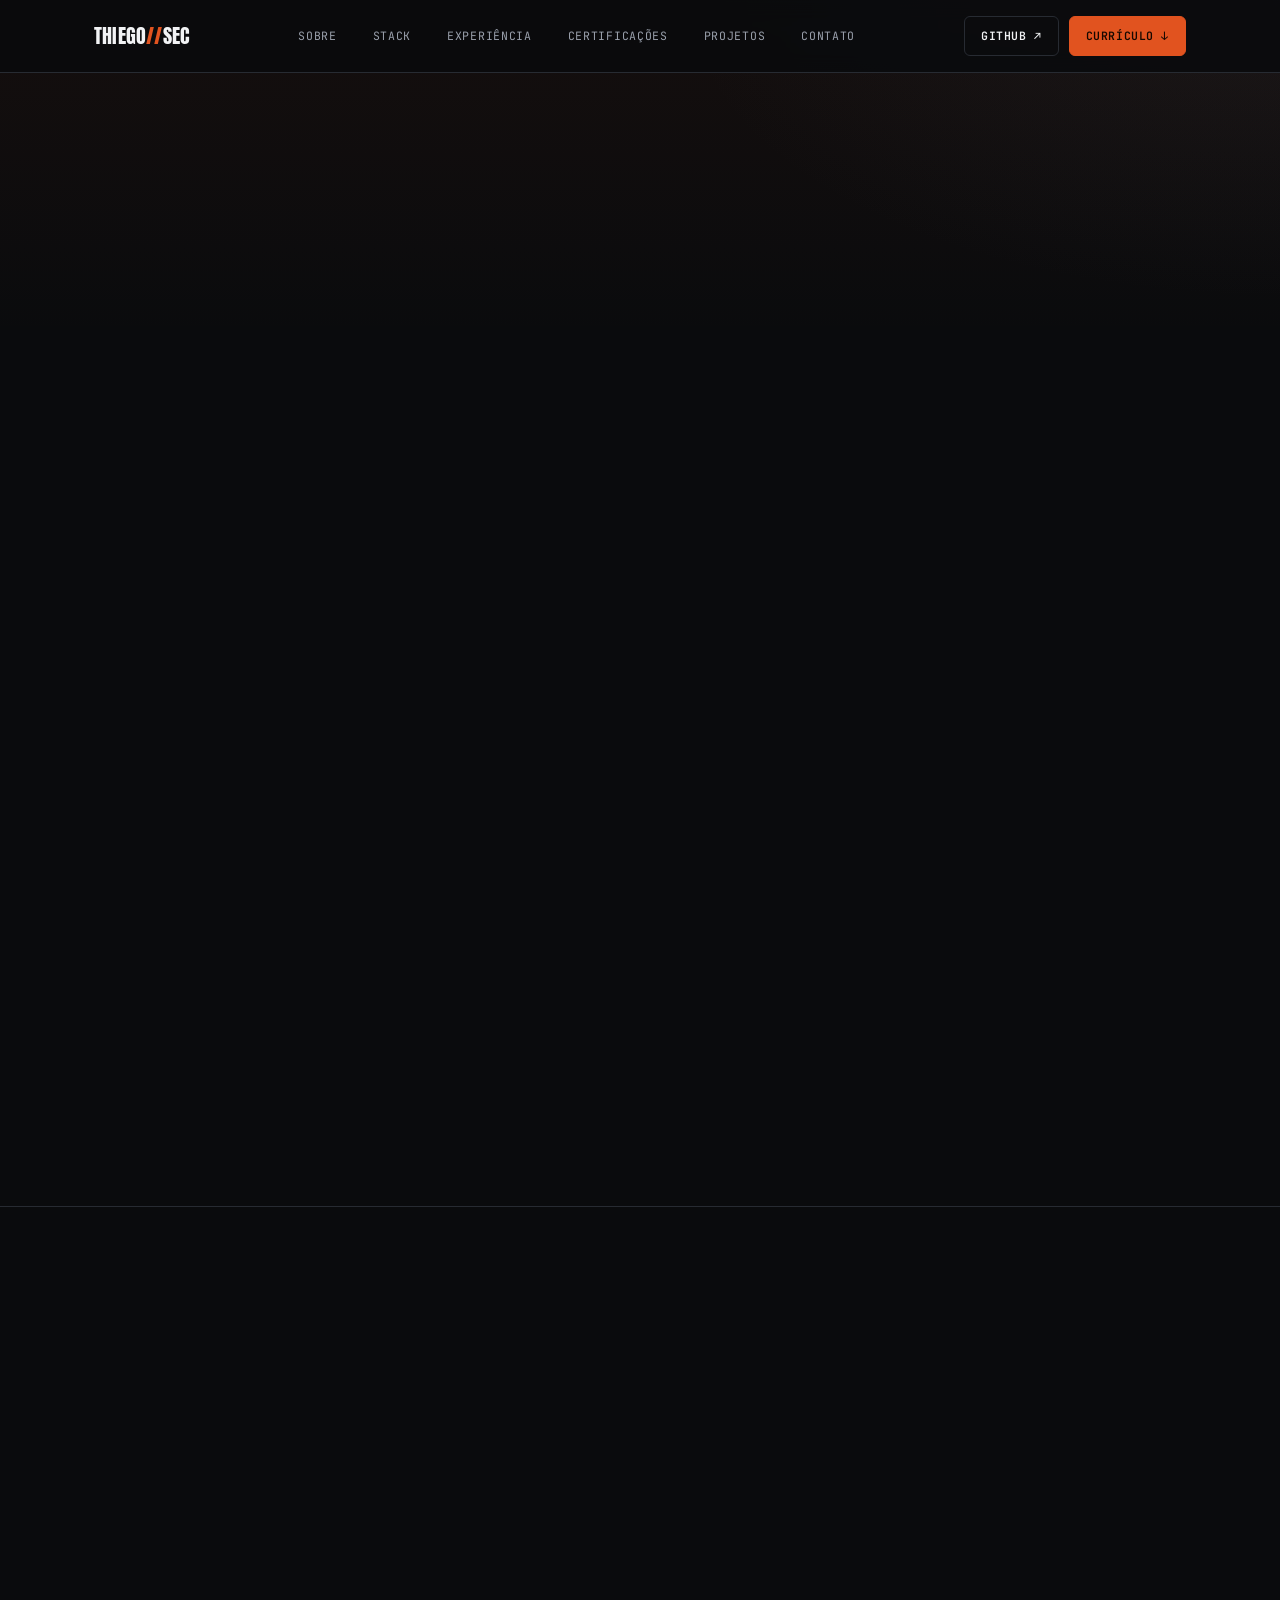
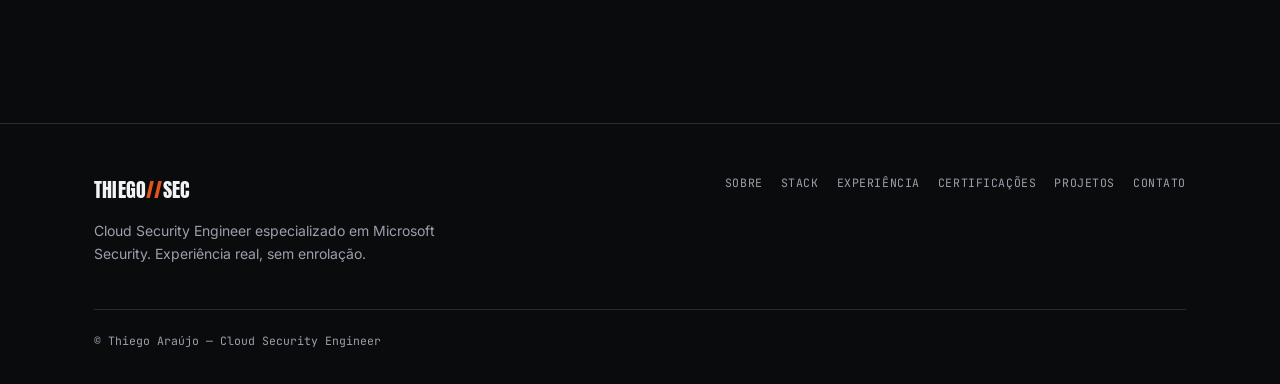
==== commit 5808a2f4: "Add files via upload" ====
--- a/index.html
+++ b/index.html
@@ -1,195 +1,348 @@
 <!DOCTYPE html>
-<html lang="en">
+<html lang="pt-BR">
 <head>
 <meta charset="UTF-8">
 <meta name="viewport" content="width=device-width, initial-scale=1.0">
 <title>Thiego Araújo — Cloud Security Engineer</title>
-<meta name="description" content="Thiego Araújo — Cloud Security Engineer. Microsoft Security, Cloud Security, IAM & Zero Trust.">
+<meta name="description" content="Thiego Araújo — Cloud Security Engineer. Microsoft Security, Cloud Security, IAM & Zero Trust. Portfólio, certificações e experiência.">
 <link rel="preconnect" href="https://fonts.googleapis.com">
 <link rel="preconnect" href="https://fonts.gstatic.com" crossorigin>
-<link href="https://fonts.googleapis.com/css2?family=JetBrains+Mono:wght@400;500;600;700&family=Fira+Code:wght@400;500;600&display=swap" rel="stylesheet">
+<link href="https://fonts.googleapis.com/css2?family=Anton&family=Inter:wght@400;500;600;700&family=JetBrains+Mono:wght@400;500;600;700&display=swap" rel="stylesheet">
 <style>
   :root{
-    --bg:#080a0e;
-    --editor-bg:#0e1117;
-    --titlebar:#12151c;
-    --tab-bg:#0b0d12;
-    --tab-active:#161a22;
-    --border:#232833;
-    --text:#abb2bf;
-    --text-bright:#e6e6e6;
-    --muted:#5c6370;
-    --linenum:#3a4051;
-    --blue:#61afef;
-    --cyan:#56b6c2;
-    --green:#98c379;
-    --orange:#d19a66;
-    --tan:#e5c07b;
-    --magenta:#c678dd;
-    --red:#e06c75;
-    --font-mono:'JetBrains Mono','Fira Code', monospace;
+    --bg:#0A0B0D;
+    --surface:#141619;
+    --surface-2:#1C1F25;
+    --line:#272B32;
+    --text:#F2F3F5;
+    --text-muted:#9AA0AC;
+    --accent:#E1531F;
+    --accent-soft:rgba(225,83,31,0.12);
+    --accent-2:#5B6472;
+    --accent-2-soft:rgba(91,100,114,0.16);
+    --maxw:1140px;
+    --font-display:'Anton', sans-serif;
+    --font-body:'Inter', sans-serif;
+    --font-mono:'JetBrains Mono', monospace;
   }
   *{box-sizing:border-box;}
   html{scroll-behavior:smooth;}
-  @media (prefers-reduced-motion: reduce){
-    *{animation-duration:.001ms !important; transition-duration:.001ms !important; scroll-behavior:auto !important;}
-  }
+  @media (prefers-reduced-motion: reduce){ *{animation-duration:.001ms !important; transition-duration:.001ms !important; scroll-behavior:auto !important;} }
   body{
-    margin:0; background:var(--bg); color:var(--text);
-    font-family:var(--font-mono); font-size:14.5px; line-height:1.7;
-    -webkit-font-smoothing:antialiased;
-    background-image:radial-gradient(ellipse 800px 500px at 50% -10%, rgba(97,175,239,0.06), transparent 60%);
+    margin:0; background:var(--bg); color:var(--text); font-family:var(--font-body);
+    line-height:1.6; -webkit-font-smoothing:antialiased;
+    background-image:
+      linear-gradient(180deg, rgba(225,83,31,0.05), transparent 340px),
+      radial-gradient(1000px 500px at 100% 0%, rgba(91,100,114,0.10), transparent 60%);
   }
   a{color:inherit;}
-  :focus-visible{outline:2px solid var(--cyan); outline-offset:2px;}
-  .sr-only{position:absolute; width:1px; height:1px; overflow:hidden; clip:rect(0,0,0,0); white-space:nowrap;}
-  .wrap{max-width:920px; margin:0 auto; padding:0 18px;}
-
-  /* top bar */
-  .topbar{
-    position:sticky; top:0; z-index:40;
-    display:flex; justify-content:space-between; align-items:center;
-    padding:12px 18px; border-bottom:1px solid var(--border);
-    background:rgba(8,10,14,0.9); backdrop-filter:blur(8px);
-  }
-  .brand{font-weight:600; color:var(--text-bright); font-size:13.5px;}
-  .brand .p{color:var(--muted);}
-  .brand .fn{color:var(--blue);}
-  .topbar-actions{display:flex; gap:10px;}
-  .pill{
-    font-size:12px; padding:6px 12px; border-radius:5px; border:1px solid var(--border);
-    text-decoration:none; color:var(--text); transition:border-color .15s, color .15s;
-    display:inline-flex; align-items:center; gap:6px;
-  }
-  .pill:hover{border-color:var(--cyan); color:var(--cyan);}
-  .pill.solid{background:var(--green); color:#0e1117; border-color:var(--green); font-weight:600;}
-  .pill.solid:hover{color:#0e1117; filter:brightness(1.08);}
-
-  main{padding:34px 0 60px;}
-
-  /* window chrome, shared */
-  .window{
-    background:var(--editor-bg); border:1px solid var(--border); border-radius:8px;
-    overflow:hidden; box-shadow:0 20px 60px -20px rgba(0,0,0,0.6);
-  }
-  .window + .window{margin-top:26px;}
-  .win-titlebar{
-    display:flex; align-items:center; gap:10px; padding:10px 14px;
-    background:var(--titlebar); border-bottom:1px solid var(--border);
-  }
-  .dots{display:flex; gap:7px;}
-  .dot{width:11px; height:11px; border-radius:50%;}
-  .dot.r{background:#5c454a;} .dot.y{background:#5c5443;} .dot.g{background:#3e5c47;}
-  .win-title{font-size:12px; color:var(--muted); margin:0 auto; letter-spacing:.02em;}
-
-  /* terminal hero */
-  .term-body{padding:22px 20px 26px; font-size:14px;}
-  .term-line{white-space:pre-wrap; word-break:break-word; margin:0 0 4px;}
-  .prompt{color:var(--green);}
-  .prompt::before{content:"➜ ";color:var(--muted);}
-  .out{color:var(--text-bright); margin:2px 0 16px;}
-  .status-open{color:var(--green); font-weight:600;}
-  .cursor{display:inline-block; width:8px; height:16px; background:var(--text-bright); vertical-align:middle; margin-left:2px; animation:blink 1s step-end infinite;}
-  @keyframes blink{50%{opacity:0;}}
-
-  /* editor tabs */
-  .tabs{display:flex; overflow-x:auto; background:var(--tab-bg); border-bottom:1px solid var(--border); scrollbar-width:none;}
-  .tabs::-webkit-scrollbar{display:none;}
-  .tab{
-    font-family:var(--font-mono); font-size:12.5px; color:var(--muted);
-    background:transparent; border:none; border-right:1px solid var(--border);
-    padding:11px 16px; cursor:pointer; white-space:nowrap; display:flex; align-items:center; gap:7px;
-    border-top:2px solid transparent;
-  }
-  .tab .sq{width:8px; height:8px; border-radius:2px; flex-shrink:0;}
-  .tab[data-active="true"]{background:var(--tab-active); color:var(--text-bright); border-top-color:var(--cyan);}
-  .tab:hover{color:var(--text-bright);}
-
-  .pane{display:none;}
-  .pane[data-visible="true"]{display:block;}
-  .code{padding:16px 0;}
-  .line{display:flex; padding:0 18px;}
-  .line:hover{background:rgba(255,255,255,0.02);}
-  .ln{
-    width:38px; flex-shrink:0; text-align:right; margin-right:18px;
-    color:var(--linenum); user-select:none; font-size:13px;
-  }
-  .code-text{white-space:pre-wrap; word-break:break-word; font-size:13.5px;}
-
-  .tok-key{color:var(--blue);}
-  .tok-string{color:var(--green);}
-  .tok-number{color:var(--orange);}
-  .tok-bool{color:var(--magenta);}
-  .tok-null{color:var(--magenta);}
-  .tok-comment{color:var(--muted); font-style:italic;}
-  .tok-heading{color:var(--magenta); font-weight:700;}
-  .tok-label{color:var(--blue);}
-  .tok-value{color:var(--text-bright);}
-  .tok-tag-active{color:var(--green); font-weight:600;}
-  .tok-tag-past{color:var(--muted);}
-  .tok-company{color:var(--tan); font-weight:600;}
-  .tok-punct{color:var(--muted);}
-  a.tok-link{color:var(--cyan); text-decoration:none; border-bottom:1px dashed rgba(86,182,194,0.4);}
-  a.tok-link:hover{border-bottom-style:solid;}
-  .tok-dim{color:var(--muted);}
-  .tok-wip{color:var(--red); font-size:11.5px;}
-
-  .contact-ctas{display:flex; flex-wrap:wrap; gap:10px; padding:4px 20px 22px;}
-
-  /* status bar */
-  .statusbar{
-    display:flex; justify-content:space-between; flex-wrap:wrap; gap:8px;
-    font-size:11.5px; color:var(--muted); padding:10px 16px; background:var(--titlebar); border-top:1px solid var(--border);
-  }
-  .statusbar span{display:inline-flex; align-items:center; gap:5px;}
-  .statusbar .ok{color:var(--green);}
-
-  footer{padding:34px 0 50px; text-align:center; color:var(--muted); font-size:12px;}
+  :focus-visible{outline:2px solid var(--accent); outline-offset:3px;}
+  .wrap{max-width:var(--maxw); margin:0 auto; padding:0 24px;}
+  .mono{font-family:var(--font-mono);}
+  em{font-style:italic; color:var(--accent);}
+
+  /* ---------- NAV ---------- */
+  header.nav{position:sticky; top:0; z-index:50; background:rgba(10,11,13,0.88); backdrop-filter:blur(10px); border-bottom:1px solid var(--line);}
+  .nav-inner{max-width:var(--maxw); margin:0 auto; padding:16px 24px; display:flex; align-items:center; justify-content:space-between; gap:18px; flex-wrap:wrap;}
+  .wordmark{font-family:var(--font-display); font-size:20px; letter-spacing:0.01em; text-decoration:none; color:var(--text);}
+  .wordmark em{font-style:normal;}
+  .chips{display:flex; gap:8px; flex-wrap:wrap;}
+  .chip-link{
+    font-family:var(--font-mono); font-size:11.5px; letter-spacing:0.06em; text-transform:uppercase;
+    color:var(--text-muted); text-decoration:none; padding:7px 13px; border-radius:999px; border:1px solid transparent;
+    transition:all .15s ease;
+  }
+  .chip-link:hover{color:var(--text); border-color:var(--line); background:var(--surface);}
+  .nav-actions{display:flex; gap:10px;}
+  .btn{
+    font-family:var(--font-mono); font-size:11.5px; text-transform:uppercase; letter-spacing:0.05em;
+    padding:10px 16px; border-radius:6px; text-decoration:none; white-space:nowrap; font-weight:600;
+    border:1px solid var(--line); transition:all .15s ease; display:inline-flex; align-items:center; gap:8px;
+  }
+  .btn-primary{background:var(--accent); color:#160800; border-color:var(--accent);}
+  .btn-primary:hover{filter:brightness(1.1); transform:translateY(-1px);}
+  .btn-ghost{color:var(--text); background:transparent;}
+  .btn-ghost:hover{border-color:var(--accent); color:var(--accent);}
+
+  /* ---------- HERO ---------- */
+  .hero{padding:88px 0 40px;}
+  .eyebrow{font-family:var(--font-mono); font-size:12px; letter-spacing:0.14em; color:var(--accent); text-transform:uppercase; margin-bottom:22px; display:flex; align-items:center; gap:10px;}
+  .eyebrow::before{content:"//"; color:var(--accent-2);}
+  h1.headline{
+    font-family:var(--font-display); text-transform:uppercase; font-weight:400;
+    font-size:clamp(40px, 7.4vw, 92px); line-height:0.98; letter-spacing:0.005em; margin:0 0 26px; max-width:920px;
+  }
+  .sub{font-size:17px; color:var(--text-muted); max-width:620px; margin:0 0 34px;}
+  .hero-actions{display:flex; gap:12px; flex-wrap:wrap; margin-bottom:64px;}
+
+  .stats-row{display:grid; grid-template-columns:repeat(3,1fr); border-top:1px solid var(--line); border-bottom:1px solid var(--line);}
+  .stat{padding:26px 22px; border-right:1px solid var(--line);}
+  .stat:last-child{border-right:none;}
+  .stat .num{font-family:var(--font-display); font-size:clamp(28px,4vw,44px); color:var(--text); line-height:1;}
+  .stat .lbl{font-family:var(--font-mono); font-size:11px; letter-spacing:0.05em; text-transform:uppercase; color:var(--text-muted); margin-top:8px;}
+  @media (max-width:680px){ .stats-row{grid-template-columns:1fr;} .stat{border-right:none; border-bottom:1px solid var(--line);} .stat:last-child{border-bottom:none;} }
+
+  /* ---------- FEATURED CARD ---------- */
+  .featured-wrap{padding:56px 0;}
+  .featured{
+    background:linear-gradient(160deg, var(--surface), var(--surface-2));
+    border:1px solid var(--line); border-radius:14px; padding:34px; position:relative; overflow:hidden;
+  }
+  .featured::before{content:""; position:absolute; top:-40%; right:-10%; width:420px; height:420px; background:radial-gradient(circle, var(--accent-soft), transparent 65%); pointer-events:none;}
+  .featured-eyebrow{font-family:var(--font-mono); font-size:11px; letter-spacing:0.08em; text-transform:uppercase; color:var(--accent-2); margin-bottom:10px;}
+  .featured h3{font-family:var(--font-display); font-weight:400; text-transform:uppercase; font-size:clamp(22px,3vw,32px); margin:0 0 6px;}
+  .featured .role-sub{color:var(--text-muted); font-size:14px; margin-bottom:26px;}
+  .steps{display:flex; flex-wrap:wrap; gap:10px; margin-bottom:26px;}
+  .step{display:flex; align-items:center; gap:8px; background:var(--bg); border:1px solid var(--line); border-radius:8px; padding:9px 14px;}
+  .step .n{font-family:var(--font-mono); font-size:11px; color:var(--accent);}
+  .step .t{font-size:12.5px; font-weight:600;}
+  .featured-stats{display:flex; gap:26px; flex-wrap:wrap;}
+  .fstat{font-family:var(--font-mono); font-size:12px; color:var(--text-muted);}
+  .fstat b{color:var(--text); font-size:15px; font-family:var(--font-body);}
+
+  /* ---------- SECTIONS ---------- */
+  section.numbered{padding:70px 0; border-top:1px solid var(--line);}
+  .sec-head{display:flex; gap:22px; align-items:flex-start; margin-bottom:38px;}
+  .sec-num{font-family:var(--font-display); font-size:56px; color:transparent; -webkit-text-stroke:1.5px var(--line); line-height:1; flex-shrink:0;}
+  .sec-title-group{max-width:640px;}
+  .sec-eyebrow{font-family:var(--font-mono); font-size:11.5px; letter-spacing:0.1em; text-transform:uppercase; color:var(--accent-2); margin-bottom:8px;}
+  h2.sec-title{font-family:var(--font-display); font-weight:400; text-transform:uppercase; font-size:clamp(26px,3.6vw,40px); margin:0; line-height:1.02;}
+  .sec-p{color:var(--text-muted); margin-top:12px; font-size:15px; max-width:560px;}
+
+  .about-text p{color:#CDD1D8; font-size:16px; max-width:740px; margin:0 0 16px;}
+
+  .grid{display:grid; gap:16px;}
+  .grid-3{grid-template-columns:repeat(3,1fr);}
+  @media (max-width:900px){ .grid-3{grid-template-columns:repeat(2,1fr);} }
+  @media (max-width:600px){ .grid-3{grid-template-columns:1fr;} }
+
+  .card{background:var(--surface); border:1px solid var(--line); border-radius:10px; padding:22px; transition:border-color .15s ease, transform .15s ease;}
+  .card:hover{border-color:var(--accent); transform:translateY(-2px);}
+  .card .card-tag{font-family:var(--font-mono); font-size:10.5px; letter-spacing:0.08em; text-transform:uppercase; color:var(--accent); display:block; margin-bottom:10px;}
+  .card h3{font-size:16px; margin:0 0 12px; font-weight:700;}
+  .taglist{display:flex; flex-wrap:wrap; gap:7px;}
+  .chip{font-family:var(--font-mono); font-size:11.5px; color:var(--text-muted); background:var(--surface-2); border:1px solid var(--line); padding:4px 9px; border-radius:6px;}
+
+  /* timeline */
+  .timeline{position:relative; padding-left:30px;}
+  .timeline::before{content:""; position:absolute; left:6px; top:6px; bottom:6px; width:1px; background:var(--line);}
+  .tl-item{position:relative; padding-bottom:36px;}
+  .tl-item:last-child{padding-bottom:0;}
+  .tl-dot{position:absolute; left:-30px; top:4px; width:13px; height:13px; border-radius:50%; background:var(--surface); border:2px solid var(--accent-2);}
+  .tl-item.current .tl-dot{border-color:var(--accent); background:var(--accent);}
+  .tl-period{font-family:var(--font-mono); font-size:11.5px; color:var(--text-muted); text-transform:uppercase;}
+  .tl-role{font-family:var(--font-display); font-weight:400; text-transform:uppercase; font-size:19px; margin:6px 0 2px;}
+  .tl-company{color:var(--accent); font-size:13.5px; margin-bottom:12px; font-weight:600;}
+  .tl-company .formal{color:var(--text-muted); font-family:var(--font-mono); font-size:11.5px; font-weight:400;}
+  .tl-item ul{margin:0; padding-left:18px; color:#CDD1D8; font-size:14.5px;}
+  .tl-item li{margin-bottom:7px;}
+
+  /* certifications */
+  .cert-stat-row{font-family:var(--font-mono); font-size:12.5px; color:var(--text-muted); margin-bottom:26px; letter-spacing:0.03em;}
+  .cert-stat-row b{color:var(--accent);}
+  .cert-card{background:var(--surface); border:1px solid var(--line); border-radius:10px; padding:18px; display:flex; flex-direction:column; gap:10px;}
+  .cert-top{display:flex; justify-content:space-between; gap:10px;}
+  .cert-code{font-family:var(--font-mono); font-size:11px; background:var(--accent); color:#160800; padding:2px 8px; border-radius:4px; font-weight:700; white-space:nowrap; height:fit-content;}
+  .cert-name{font-size:14px; font-weight:600; line-height:1.4;}
+  .cert-meta{font-family:var(--font-mono); font-size:11px; color:var(--text-muted); border-top:1px solid var(--line); padding-top:10px; display:flex; justify-content:space-between;}
+  .cert-meta a{color:var(--accent); text-decoration:none;}
+
+  /* projects */
+  .proj-card{background:var(--surface); border:1px solid var(--line); border-radius:10px; padding:22px; display:flex; flex-direction:column; gap:12px;}
+  .proj-card h3{font-family:var(--font-display); font-weight:400; text-transform:uppercase; font-size:18px; margin:0;}
+  .proj-card p{color:var(--text-muted); font-size:14px; margin:0; flex-grow:1;}
+  .proj-link{font-family:var(--font-mono); font-size:12px; color:var(--accent); text-decoration:none; font-weight:600;}
+  .proj-card.soon{opacity:0.55;}
+
+  /* CTA panel */
+  .cta-panel{padding:70px 0;}
+  .cta-box{
+    background:linear-gradient(135deg, var(--surface-2), var(--surface)); border:1px solid var(--line); border-radius:16px;
+    padding:56px 40px; text-align:center; position:relative; overflow:hidden;
+  }
+  .cta-box::before{content:""; position:absolute; inset:0; background:radial-gradient(600px 300px at 50% 0%, var(--accent-soft), transparent 70%); pointer-events:none;}
+  .cta-box h2{font-family:var(--font-display); font-weight:400; text-transform:uppercase; font-size:clamp(30px,5vw,54px); margin:0 0 16px;}
+  .cta-box p{color:var(--text-muted); max-width:480px; margin:0 auto 30px;}
+  .cta-actions{display:flex; gap:12px; justify-content:center; flex-wrap:wrap;}
+
+  footer{padding:50px 0 34px; border-top:1px solid var(--line);}
+  .foot-top{display:flex; justify-content:space-between; align-items:flex-start; flex-wrap:wrap; gap:24px; margin-bottom:30px;}
+  .foot-tagline{color:var(--text-muted); font-size:14px; max-width:360px;}
+  .foot-links{display:flex; gap:18px; flex-wrap:wrap;}
+  .foot-links a{font-family:var(--font-mono); font-size:11.5px; text-transform:uppercase; letter-spacing:0.05em; color:var(--text-muted); text-decoration:none;}
+  .foot-links a:hover{color:var(--accent);}
+  .foot-bottom{font-family:var(--font-mono); font-size:11.5px; color:var(--text-muted); border-top:1px solid var(--line); padding-top:22px;}
+
+  .reveal{opacity:0; transform:translateY(14px); transition:opacity .5s ease, transform .5s ease;}
+  .reveal.in{opacity:1; transform:translateY(0);}
 </style>
 </head>
 <body>
 
-<div class="topbar">
-  <div class="brand"><span class="p">~/</span><span class="fn">thiego-araujo</span><span class="p">/portfolio</span></div>
-  <div class="topbar-actions">
-    <a class="pill" href="https://www.linkedin.com/in/thiegoaraujo" target="_blank" rel="noopener">in/thiegoaraujo</a>
-    <a class="pill solid" href="assets/resume.pdf" download>⭳ resume.pdf</a>
+<header class="nav">
+  <div class="nav-inner">
+    <a href="#top" class="wordmark">THIEGO<em>//</em>SEC</a>
+    <nav class="chips">
+      <a class="chip-link" href="#sobre">Sobre</a>
+      <a class="chip-link" href="#stack">Stack</a>
+      <a class="chip-link" href="#experiencia">Experiência</a>
+      <a class="chip-link" href="#certificacoes">Certificações</a>
+      <a class="chip-link" href="#projetos">Projetos</a>
+      <a class="chip-link" href="#contato">Contato</a>
+    </nav>
+    <div class="nav-actions">
+      <a class="btn btn-ghost" href="https://github.com/YOUR-GITHUB-USERNAME" target="_blank" rel="noopener">Github ↗</a>
+      <a class="btn btn-primary" href="assets/resume.pdf" download>Currículo ↓</a>
+    </div>
   </div>
-</div>
-
-<main>
+</header>
+
+<main id="top">
+  <section class="hero">
+    <div class="wrap">
+      <div class="eyebrow reveal">Cloud Security Engineer · Disponível para remoto</div>
+      <h1 class="headline reveal">Eu protejo o que você <em>não vê.</em></h1>
+      <p class="sub reveal">Arquitetura, implantação e operação de ambientes de segurança Microsoft — Defender XDR, Sentinel, Entra ID, Purview — combinadas com Cloud Security em Azure, AWS e ambientes híbridos.</p>
+      <div class="hero-actions reveal">
+        <a class="btn btn-primary" href="#certificacoes">Ver certificações ↓</a>
+        <a class="btn btn-ghost" href="assets/resume.pdf" download>Baixar currículo ↗</a>
+        <a class="btn btn-ghost" href="#contato">Falar comigo ↗</a>
+      </div>
+    </div>
+    <div class="wrap">
+      <div class="stats-row reveal">
+        <div class="stat"><div class="num">13+</div><div class="lbl">Anos em TI &amp; Segurança</div></div>
+        <div class="stat"><div class="num">11</div><div class="lbl">Certificações Microsoft &amp; VMware</div></div>
+        <div class="stat"><div class="num">6</div><div class="lbl">Domínios de segurança operados</div></div>
+      </div>
+    </div>
+  </section>
+
+  <section class="featured-wrap">
+    <div class="wrap">
+      <div class="featured reveal">
+        <div class="featured-eyebrow">Cargo atual em destaque</div>
+        <h3>TrustControl — Cloud Security Engineer</h3>
+        <p class="role-sub">Nov 2022 — Presente · Fortaleza, BR (formal: Analista de Segurança em Cloud)</p>
+        <div class="steps">
+          <div class="step"><span class="n">01</span><span class="t">Defender XDR</span></div>
+          <div class="step"><span class="n">02</span><span class="t">Sentinel</span></div>
+          <div class="step"><span class="n">03</span><span class="t">Entra ID</span></div>
+          <div class="step"><span class="n">04</span><span class="t">Purview</span></div>
+        </div>
+        <div class="featured-stats">
+          <div class="fstat"><b>9</b> ferramentas de segurança operadas</div>
+          <div class="fstat"><b>3+ anos</b> na função</div>
+        </div>
+      </div>
+    </div>
+  </section>
+
+  <section id="sobre" class="numbered">
+    <div class="wrap">
+      <div class="sec-head reveal">
+        <span class="sec-num">01</span>
+        <div class="sec-title-group">
+          <div class="sec-eyebrow">Perfil</div>
+          <h2 class="sec-title">Da infraestrutura <em>à segurança.</em></h2>
+        </div>
+      </div>
+      <div class="about-text reveal">
+        <p>Comecei minha carreira em infraestrutura de TI — servidores, virtualização, redes, backup — sustentando ambientes corporativos críticos, incluindo hospitais e instituições de ensino. Essa base prática de como as coisas realmente funcionam por baixo é o que diferencia minha atuação em segurança hoje.</p>
+        <p>Atualmente sou responsável pela arquitetura, implantação e operação de um ambiente de segurança Microsoft completo — Defender XDR, Sentinel, Entra ID e Purview — complementado por Prisma Cloud, Proofpoint, Cylance e Picus Security. Atuo na interseção entre infraestrutura, identidade e resposta a incidentes, em Azure, AWS e ambientes híbridos.</p>
+      </div>
+    </div>
+  </section>
+
+  <section id="stack" class="numbered">
+    <div class="wrap">
+      <div class="sec-head reveal">
+        <span class="sec-num">02</span>
+        <div class="sec-title-group">
+          <div class="sec-eyebrow">Cobertura técnica</div>
+          <h2 class="sec-title">Stack <em>técnico.</em></h2>
+          <p class="sec-p">Ferramentas agrupadas pelo domínio real que cada uma cobre em operação.</p>
+        </div>
+      </div>
+      <div class="grid grid-3" id="skillsGrid"></div>
+    </div>
+  </section>
+
+  <section id="experiencia" class="numbered">
+    <div class="wrap">
+      <div class="sec-head reveal">
+        <span class="sec-num">03</span>
+        <div class="sec-title-group">
+          <div class="sec-eyebrow">Trajetória</div>
+          <h2 class="sec-title">Experiência.</h2>
+        </div>
+      </div>
+      <div class="timeline" id="timeline"></div>
+    </div>
+  </section>
+
+  <section id="certificacoes" class="numbered">
+    <div class="wrap">
+      <div class="sec-head reveal">
+        <span class="sec-num">04</span>
+        <div class="sec-title-group">
+          <div class="sec-eyebrow">Credenciais</div>
+          <h2 class="sec-title">Certificações.</h2>
+        </div>
+      </div>
+      <div class="cert-stat-row reveal"><b id="certCount">0</b> credenciais · Microsoft &amp; VMware</div>
+      <div class="grid grid-3" id="certGrid"></div>
+    </div>
+  </section>
+
+  <section id="projetos" class="numbered">
+    <div class="wrap">
+      <div class="sec-head reveal">
+        <span class="sec-num">05</span>
+        <div class="sec-title-group">
+          <div class="sec-eyebrow">Prova de trabalho</div>
+          <h2 class="sec-title">Projetos.</h2>
+          <p class="sec-p">Trabalho publicado no GitHub — lógica de detecção, automação e arquiteturas de referência.</p>
+        </div>
+      </div>
+      <div class="grid grid-3" id="projectsGrid"></div>
+    </div>
+  </section>
+
+  <section id="contato" class="cta-panel">
+    <div class="wrap">
+      <div class="cta-box reveal">
+        <h2>Vamos conversar.</h2>
+        <p>Aberto a oportunidades remotas em Cloud Security Engineering e Microsoft Security — Brasil ou internacional.</p>
+        <div class="cta-actions">
+          <a class="btn btn-primary" href="mailto:thiego.info@gmail.com">Enviar e-mail</a>
+          <a class="btn btn-ghost" href="https://www.linkedin.com/in/thiegoaraujo" target="_blank" rel="noopener">LinkedIn ↗</a>
+          <a class="btn btn-ghost" href="https://github.com/YOUR-GITHUB-USERNAME" target="_blank" rel="noopener">GitHub ↗</a>
+        </div>
+      </div>
+    </div>
+  </section>
+</main>
+
+<footer>
   <div class="wrap">
-    <h1 class="sr-only">Thiego Araújo — Cloud Security Engineer, Microsoft Security, Cloud Security, IAM &amp; Zero Trust</h1>
-
-    <!-- Terminal hero -->
-    <div class="window">
-      <div class="win-titlebar">
-        <div class="dots"><span class="dot r"></span><span class="dot y"></span><span class="dot g"></span></div>
-        <p class="win-title">zsh — thiego@portfolio: ~</p>
-      </div>
-      <div class="term-body" id="termBody"></div>
-    </div>
-
-    <!-- Editor window -->
-    <div class="window">
-      <div class="win-titlebar">
-        <div class="dots"><span class="dot r"></span><span class="dot y"></span><span class="dot g"></span></div>
-        <p class="win-title" id="editorTitle">~/thiego-araujo/portfolio/about.md</p>
-      </div>
-      <div class="tabs" id="tabs" role="tablist"></div>
-      <div id="panes"></div>
-      <div class="statusbar">
-        <span><span class="ok">●</span> 0 problems</span>
-        <span>⎇ main</span>
-        <span>UTF-8</span>
-        <span id="sbFile">about.md</span>
-        <span>Open to remote roles — worldwide</span>
-      </div>
-    </div>
+    <div class="foot-top">
+      <div>
+        <a href="#top" class="wordmark">THIEGO<em>//</em>SEC</a>
+        <p class="foot-tagline">Cloud Security Engineer especializado em Microsoft Security. Experiência real, sem enrolação.</p>
+      </div>
+      <div class="foot-links">
+        <a href="#sobre">Sobre</a>
+        <a href="#stack">Stack</a>
+        <a href="#experiencia">Experiência</a>
+        <a href="#certificacoes">Certificações</a>
+        <a href="#projetos">Projetos</a>
+        <a href="#contato">Contato</a>
+      </div>
+    </div>
+    <div class="foot-bottom">© <span id="year"></span> Thiego Araújo — Cloud Security Engineer</div>
   </div>
-</main>
-
-<footer>© <span id="year"></span> Thiego Araújo — built as a static page, edit freely in assets/script.js</footer>
+</footer>
 
 <script src="assets/script.js"></script>
 </body>
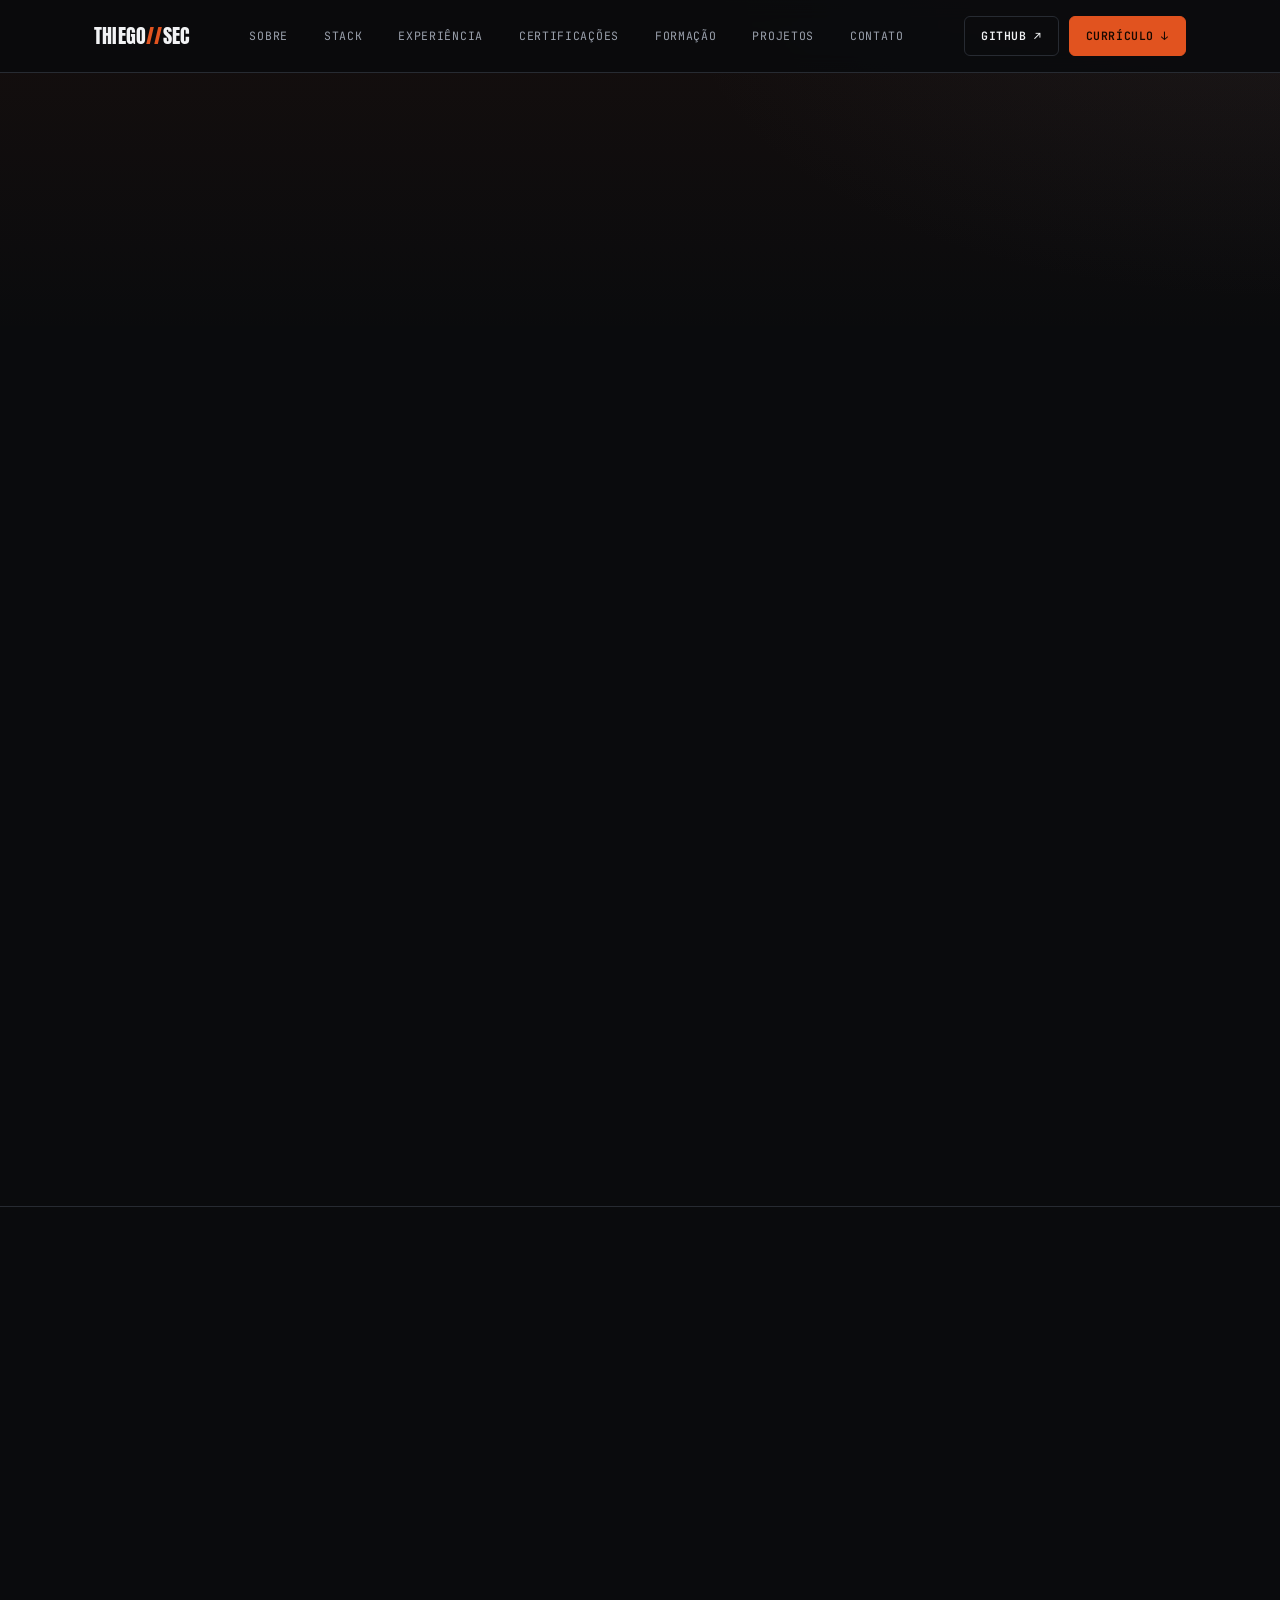
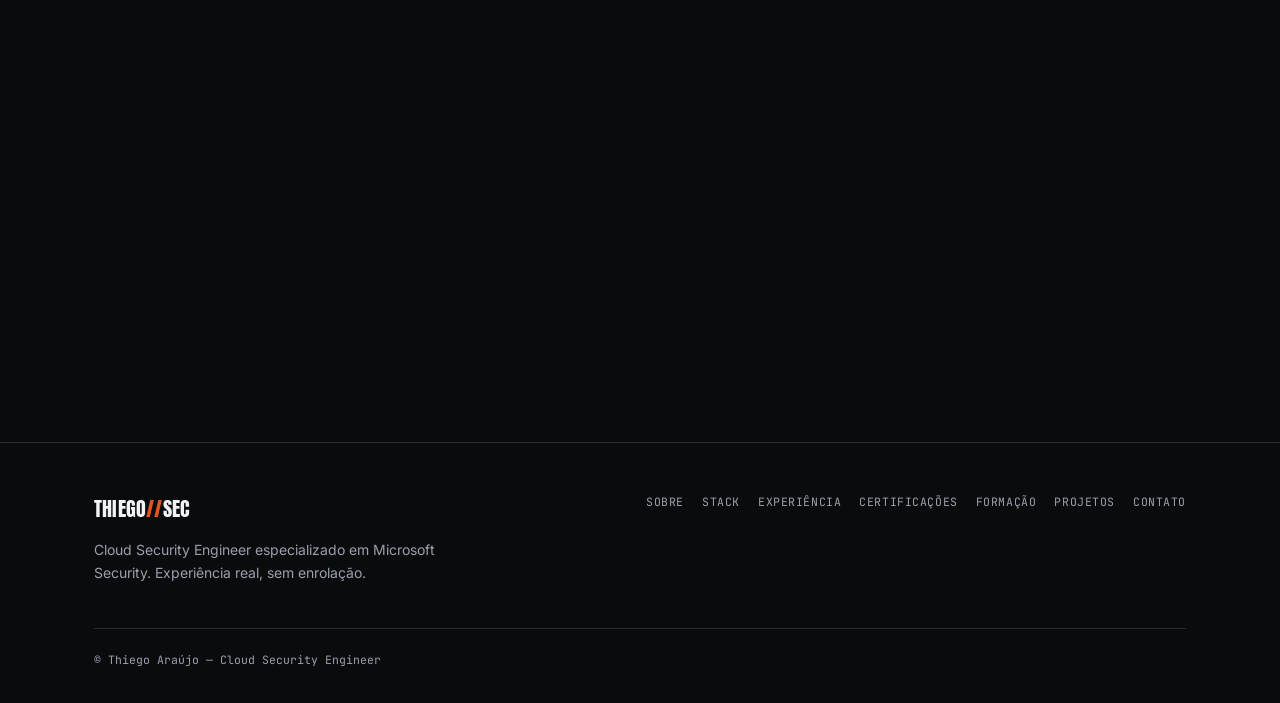
==== commit 2f7e60b6: "Add files via upload" ====
--- a/index.html
+++ b/index.html
@@ -115,6 +115,15 @@
   .grid-3{grid-template-columns:repeat(3,1fr);}
   @media (max-width:900px){ .grid-3{grid-template-columns:repeat(2,1fr);} }
   @media (max-width:600px){ .grid-3{grid-template-columns:1fr;} }
+  @media (max-width:760px){ #eduLangGrid{grid-template-columns:1fr !important;} }
+
+  .edu-item{padding:12px 0; border-bottom:1px solid var(--line);}
+  .edu-item:last-child{border-bottom:none;}
+  .edu-item .deg{font-size:14.5px; font-weight:600;}
+  .edu-item .inst{font-family:var(--font-mono); font-size:11.5px; color:var(--text-muted); margin-top:3px;}
+  .lang-item{display:flex; justify-content:space-between; padding:12px 0; border-bottom:1px solid var(--line); font-size:14.5px;}
+  .lang-item:last-child{border-bottom:none;}
+  .lang-item .lvl{color:var(--text-muted); font-family:var(--font-mono); font-size:12px;}
 
   .card{background:var(--surface); border:1px solid var(--line); border-radius:10px; padding:22px; transition:border-color .15s ease, transform .15s ease;}
   .card:hover{border-color:var(--accent); transform:translateY(-2px);}
@@ -187,6 +196,7 @@
       <a class="chip-link" href="#stack">Stack</a>
       <a class="chip-link" href="#experiencia">Experiência</a>
       <a class="chip-link" href="#certificacoes">Certificações</a>
+      <a class="chip-link" href="#formacao">Formação</a>
       <a class="chip-link" href="#projetos">Projetos</a>
       <a class="chip-link" href="#contato">Contato</a>
     </nav>
@@ -295,10 +305,32 @@
     </div>
   </section>
 
+  <section id="formacao" class="numbered">
+    <div class="wrap">
+      <div class="sec-head reveal">
+        <span class="sec-num">05</span>
+        <div class="sec-title-group">
+          <div class="sec-eyebrow">Base acadêmica</div>
+          <h2 class="sec-title">Formação <em>& idiomas.</em></h2>
+        </div>
+      </div>
+      <div class="grid" style="grid-template-columns:1.4fr 1fr;" id="eduLangGrid">
+        <div class="card reveal">
+          <span class="card-tag">Formação Acadêmica</span>
+          <div id="eduList"></div>
+        </div>
+        <div class="card reveal">
+          <span class="card-tag">Idiomas</span>
+          <div id="langList"></div>
+        </div>
+      </div>
+    </div>
+  </section>
+
   <section id="projetos" class="numbered">
     <div class="wrap">
       <div class="sec-head reveal">
-        <span class="sec-num">05</span>
+        <span class="sec-num">06</span>
         <div class="sec-title-group">
           <div class="sec-eyebrow">Prova de trabalho</div>
           <h2 class="sec-title">Projetos.</h2>
@@ -336,6 +368,7 @@
         <a href="#stack">Stack</a>
         <a href="#experiencia">Experiência</a>
         <a href="#certificacoes">Certificações</a>
+        <a href="#formacao">Formação</a>
         <a href="#projetos">Projetos</a>
         <a href="#contato">Contato</a>
       </div>
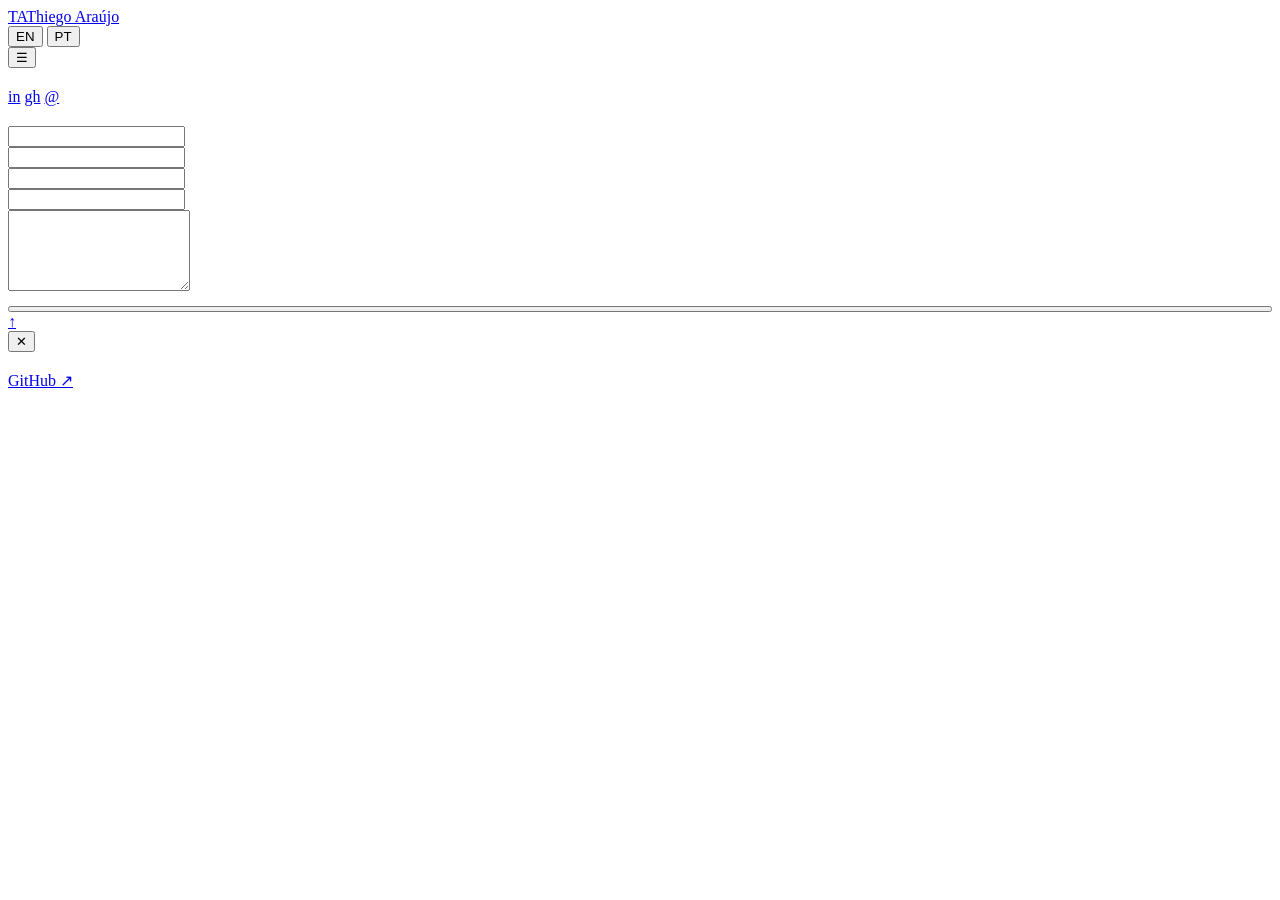
==== commit eb3dd735: "Add files via upload" ====
--- a/index.html
+++ b/index.html
@@ -1,382 +1,223 @@
 <!DOCTYPE html>
-<html lang="pt-BR">
+<html lang="en" data-lang="en">
 <head>
 <meta charset="UTF-8">
 <meta name="viewport" content="width=device-width, initial-scale=1.0">
-<title>Thiego Araújo — Cloud Security Engineer</title>
-<meta name="description" content="Thiego Araújo — Cloud Security Engineer. Microsoft Security, Cloud Security, IAM & Zero Trust. Portfólio, certificações e experiência.">
+<title>Thiego Araújo — Cloud Security Analyst</title>
+<meta name="description" content="Thiego Araújo — Cloud Security Analyst. Cyber Security, Microsoft Azure, Vulnerability Management and Security Operations.">
+<meta property="og:title" content="Thiego Araújo — Cloud Security Analyst">
+<meta property="og:description" content="Cyber Security, Cloud Security, Microsoft Azure, Vulnerability Management, Security Operations.">
+<meta property="og:type" content="website">
+<meta name="twitter:card" content="summary">
+<link rel="icon" href="data:image/svg+xml,<svg xmlns=%22http://www.w3.org/2000/svg%22 viewBox=%220 0 100 100%22><rect width=%22100%22 height=%22100%22 rx=%2222%22 fill=%22%230a0c10%22/><path d=%22M50 18 L78 30 V52 C78 70 66 82 50 88 C34 82 22 70 22 52 V30 Z%22 fill=%22none%22 stroke=%22%23ff6a3d%22 stroke-width=%226%22/></svg>">
 <link rel="preconnect" href="https://fonts.googleapis.com">
 <link rel="preconnect" href="https://fonts.gstatic.com" crossorigin>
-<link href="https://fonts.googleapis.com/css2?family=Anton&family=Inter:wght@400;500;600;700&family=JetBrains+Mono:wght@400;500;600;700&display=swap" rel="stylesheet">
-<style>
-  :root{
-    --bg:#0A0B0D;
-    --surface:#141619;
-    --surface-2:#1C1F25;
-    --line:#272B32;
-    --text:#F2F3F5;
-    --text-muted:#9AA0AC;
-    --accent:#E1531F;
-    --accent-soft:rgba(225,83,31,0.12);
-    --accent-2:#5B6472;
-    --accent-2-soft:rgba(91,100,114,0.16);
-    --maxw:1140px;
-    --font-display:'Anton', sans-serif;
-    --font-body:'Inter', sans-serif;
-    --font-mono:'JetBrains Mono', monospace;
-  }
-  *{box-sizing:border-box;}
-  html{scroll-behavior:smooth;}
-  @media (prefers-reduced-motion: reduce){ *{animation-duration:.001ms !important; transition-duration:.001ms !important; scroll-behavior:auto !important;} }
-  body{
-    margin:0; background:var(--bg); color:var(--text); font-family:var(--font-body);
-    line-height:1.6; -webkit-font-smoothing:antialiased;
-    background-image:
-      linear-gradient(180deg, rgba(225,83,31,0.05), transparent 340px),
-      radial-gradient(1000px 500px at 100% 0%, rgba(91,100,114,0.10), transparent 60%);
-  }
-  a{color:inherit;}
-  :focus-visible{outline:2px solid var(--accent); outline-offset:3px;}
-  .wrap{max-width:var(--maxw); margin:0 auto; padding:0 24px;}
-  .mono{font-family:var(--font-mono);}
-  em{font-style:italic; color:var(--accent);}
-
-  /* ---------- NAV ---------- */
-  header.nav{position:sticky; top:0; z-index:50; background:rgba(10,11,13,0.88); backdrop-filter:blur(10px); border-bottom:1px solid var(--line);}
-  .nav-inner{max-width:var(--maxw); margin:0 auto; padding:16px 24px; display:flex; align-items:center; justify-content:space-between; gap:18px; flex-wrap:wrap;}
-  .wordmark{font-family:var(--font-display); font-size:20px; letter-spacing:0.01em; text-decoration:none; color:var(--text);}
-  .wordmark em{font-style:normal;}
-  .chips{display:flex; gap:8px; flex-wrap:wrap;}
-  .chip-link{
-    font-family:var(--font-mono); font-size:11.5px; letter-spacing:0.06em; text-transform:uppercase;
-    color:var(--text-muted); text-decoration:none; padding:7px 13px; border-radius:999px; border:1px solid transparent;
-    transition:all .15s ease;
-  }
-  .chip-link:hover{color:var(--text); border-color:var(--line); background:var(--surface);}
-  .nav-actions{display:flex; gap:10px;}
-  .btn{
-    font-family:var(--font-mono); font-size:11.5px; text-transform:uppercase; letter-spacing:0.05em;
-    padding:10px 16px; border-radius:6px; text-decoration:none; white-space:nowrap; font-weight:600;
-    border:1px solid var(--line); transition:all .15s ease; display:inline-flex; align-items:center; gap:8px;
-  }
-  .btn-primary{background:var(--accent); color:#160800; border-color:var(--accent);}
-  .btn-primary:hover{filter:brightness(1.1); transform:translateY(-1px);}
-  .btn-ghost{color:var(--text); background:transparent;}
-  .btn-ghost:hover{border-color:var(--accent); color:var(--accent);}
-
-  /* ---------- HERO ---------- */
-  .hero{padding:88px 0 40px;}
-  .eyebrow{font-family:var(--font-mono); font-size:12px; letter-spacing:0.14em; color:var(--accent); text-transform:uppercase; margin-bottom:22px; display:flex; align-items:center; gap:10px;}
-  .eyebrow::before{content:"//"; color:var(--accent-2);}
-  h1.headline{
-    font-family:var(--font-display); text-transform:uppercase; font-weight:400;
-    font-size:clamp(40px, 7.4vw, 92px); line-height:0.98; letter-spacing:0.005em; margin:0 0 26px; max-width:920px;
-  }
-  .sub{font-size:17px; color:var(--text-muted); max-width:620px; margin:0 0 34px;}
-  .hero-actions{display:flex; gap:12px; flex-wrap:wrap; margin-bottom:64px;}
-
-  .stats-row{display:grid; grid-template-columns:repeat(3,1fr); border-top:1px solid var(--line); border-bottom:1px solid var(--line);}
-  .stat{padding:26px 22px; border-right:1px solid var(--line);}
-  .stat:last-child{border-right:none;}
-  .stat .num{font-family:var(--font-display); font-size:clamp(28px,4vw,44px); color:var(--text); line-height:1;}
-  .stat .lbl{font-family:var(--font-mono); font-size:11px; letter-spacing:0.05em; text-transform:uppercase; color:var(--text-muted); margin-top:8px;}
-  @media (max-width:680px){ .stats-row{grid-template-columns:1fr;} .stat{border-right:none; border-bottom:1px solid var(--line);} .stat:last-child{border-bottom:none;} }
-
-  /* ---------- FEATURED CARD ---------- */
-  .featured-wrap{padding:56px 0;}
-  .featured{
-    background:linear-gradient(160deg, var(--surface), var(--surface-2));
-    border:1px solid var(--line); border-radius:14px; padding:34px; position:relative; overflow:hidden;
-  }
-  .featured::before{content:""; position:absolute; top:-40%; right:-10%; width:420px; height:420px; background:radial-gradient(circle, var(--accent-soft), transparent 65%); pointer-events:none;}
-  .featured-eyebrow{font-family:var(--font-mono); font-size:11px; letter-spacing:0.08em; text-transform:uppercase; color:var(--accent-2); margin-bottom:10px;}
-  .featured h3{font-family:var(--font-display); font-weight:400; text-transform:uppercase; font-size:clamp(22px,3vw,32px); margin:0 0 6px;}
-  .featured .role-sub{color:var(--text-muted); font-size:14px; margin-bottom:26px;}
-  .steps{display:flex; flex-wrap:wrap; gap:10px; margin-bottom:26px;}
-  .step{display:flex; align-items:center; gap:8px; background:var(--bg); border:1px solid var(--line); border-radius:8px; padding:9px 14px;}
-  .step .n{font-family:var(--font-mono); font-size:11px; color:var(--accent);}
-  .step .t{font-size:12.5px; font-weight:600;}
-  .featured-stats{display:flex; gap:26px; flex-wrap:wrap;}
-  .fstat{font-family:var(--font-mono); font-size:12px; color:var(--text-muted);}
-  .fstat b{color:var(--text); font-size:15px; font-family:var(--font-body);}
-
-  /* ---------- SECTIONS ---------- */
-  section.numbered{padding:70px 0; border-top:1px solid var(--line);}
-  .sec-head{display:flex; gap:22px; align-items:flex-start; margin-bottom:38px;}
-  .sec-num{font-family:var(--font-display); font-size:56px; color:transparent; -webkit-text-stroke:1.5px var(--line); line-height:1; flex-shrink:0;}
-  .sec-title-group{max-width:640px;}
-  .sec-eyebrow{font-family:var(--font-mono); font-size:11.5px; letter-spacing:0.1em; text-transform:uppercase; color:var(--accent-2); margin-bottom:8px;}
-  h2.sec-title{font-family:var(--font-display); font-weight:400; text-transform:uppercase; font-size:clamp(26px,3.6vw,40px); margin:0; line-height:1.02;}
-  .sec-p{color:var(--text-muted); margin-top:12px; font-size:15px; max-width:560px;}
-
-  .about-text p{color:#CDD1D8; font-size:16px; max-width:740px; margin:0 0 16px;}
-
-  .grid{display:grid; gap:16px;}
-  .grid-3{grid-template-columns:repeat(3,1fr);}
-  @media (max-width:900px){ .grid-3{grid-template-columns:repeat(2,1fr);} }
-  @media (max-width:600px){ .grid-3{grid-template-columns:1fr;} }
-  @media (max-width:760px){ #eduLangGrid{grid-template-columns:1fr !important;} }
-
-  .edu-item{padding:12px 0; border-bottom:1px solid var(--line);}
-  .edu-item:last-child{border-bottom:none;}
-  .edu-item .deg{font-size:14.5px; font-weight:600;}
-  .edu-item .inst{font-family:var(--font-mono); font-size:11.5px; color:var(--text-muted); margin-top:3px;}
-  .lang-item{display:flex; justify-content:space-between; padding:12px 0; border-bottom:1px solid var(--line); font-size:14.5px;}
-  .lang-item:last-child{border-bottom:none;}
-  .lang-item .lvl{color:var(--text-muted); font-family:var(--font-mono); font-size:12px;}
-
-  .card{background:var(--surface); border:1px solid var(--line); border-radius:10px; padding:22px; transition:border-color .15s ease, transform .15s ease;}
-  .card:hover{border-color:var(--accent); transform:translateY(-2px);}
-  .card .card-tag{font-family:var(--font-mono); font-size:10.5px; letter-spacing:0.08em; text-transform:uppercase; color:var(--accent); display:block; margin-bottom:10px;}
-  .card h3{font-size:16px; margin:0 0 12px; font-weight:700;}
-  .taglist{display:flex; flex-wrap:wrap; gap:7px;}
-  .chip{font-family:var(--font-mono); font-size:11.5px; color:var(--text-muted); background:var(--surface-2); border:1px solid var(--line); padding:4px 9px; border-radius:6px;}
-
-  /* timeline */
-  .timeline{position:relative; padding-left:30px;}
-  .timeline::before{content:""; position:absolute; left:6px; top:6px; bottom:6px; width:1px; background:var(--line);}
-  .tl-item{position:relative; padding-bottom:36px;}
-  .tl-item:last-child{padding-bottom:0;}
-  .tl-dot{position:absolute; left:-30px; top:4px; width:13px; height:13px; border-radius:50%; background:var(--surface); border:2px solid var(--accent-2);}
-  .tl-item.current .tl-dot{border-color:var(--accent); background:var(--accent);}
-  .tl-period{font-family:var(--font-mono); font-size:11.5px; color:var(--text-muted); text-transform:uppercase;}
-  .tl-role{font-family:var(--font-display); font-weight:400; text-transform:uppercase; font-size:19px; margin:6px 0 2px;}
-  .tl-company{color:var(--accent); font-size:13.5px; margin-bottom:12px; font-weight:600;}
-  .tl-company .formal{color:var(--text-muted); font-family:var(--font-mono); font-size:11.5px; font-weight:400;}
-  .tl-item ul{margin:0; padding-left:18px; color:#CDD1D8; font-size:14.5px;}
-  .tl-item li{margin-bottom:7px;}
-
-  /* certifications */
-  .cert-stat-row{font-family:var(--font-mono); font-size:12.5px; color:var(--text-muted); margin-bottom:26px; letter-spacing:0.03em;}
-  .cert-stat-row b{color:var(--accent);}
-  .cert-card{background:var(--surface); border:1px solid var(--line); border-radius:10px; padding:18px; display:flex; flex-direction:column; gap:10px;}
-  .cert-top{display:flex; justify-content:space-between; gap:10px;}
-  .cert-code{font-family:var(--font-mono); font-size:11px; background:var(--accent); color:#160800; padding:2px 8px; border-radius:4px; font-weight:700; white-space:nowrap; height:fit-content;}
-  .cert-name{font-size:14px; font-weight:600; line-height:1.4;}
-  .cert-meta{font-family:var(--font-mono); font-size:11px; color:var(--text-muted); border-top:1px solid var(--line); padding-top:10px; display:flex; justify-content:space-between;}
-  .cert-meta a{color:var(--accent); text-decoration:none;}
-
-  /* projects */
-  .proj-card{background:var(--surface); border:1px solid var(--line); border-radius:10px; padding:22px; display:flex; flex-direction:column; gap:12px;}
-  .proj-card h3{font-family:var(--font-display); font-weight:400; text-transform:uppercase; font-size:18px; margin:0;}
-  .proj-card p{color:var(--text-muted); font-size:14px; margin:0; flex-grow:1;}
-  .proj-link{font-family:var(--font-mono); font-size:12px; color:var(--accent); text-decoration:none; font-weight:600;}
-  .proj-card.soon{opacity:0.55;}
-
-  /* CTA panel */
-  .cta-panel{padding:70px 0;}
-  .cta-box{
-    background:linear-gradient(135deg, var(--surface-2), var(--surface)); border:1px solid var(--line); border-radius:16px;
-    padding:56px 40px; text-align:center; position:relative; overflow:hidden;
-  }
-  .cta-box::before{content:""; position:absolute; inset:0; background:radial-gradient(600px 300px at 50% 0%, var(--accent-soft), transparent 70%); pointer-events:none;}
-  .cta-box h2{font-family:var(--font-display); font-weight:400; text-transform:uppercase; font-size:clamp(30px,5vw,54px); margin:0 0 16px;}
-  .cta-box p{color:var(--text-muted); max-width:480px; margin:0 auto 30px;}
-  .cta-actions{display:flex; gap:12px; justify-content:center; flex-wrap:wrap;}
-
-  footer{padding:50px 0 34px; border-top:1px solid var(--line);}
-  .foot-top{display:flex; justify-content:space-between; align-items:flex-start; flex-wrap:wrap; gap:24px; margin-bottom:30px;}
-  .foot-tagline{color:var(--text-muted); font-size:14px; max-width:360px;}
-  .foot-links{display:flex; gap:18px; flex-wrap:wrap;}
-  .foot-links a{font-family:var(--font-mono); font-size:11.5px; text-transform:uppercase; letter-spacing:0.05em; color:var(--text-muted); text-decoration:none;}
-  .foot-links a:hover{color:var(--accent);}
-  .foot-bottom{font-family:var(--font-mono); font-size:11.5px; color:var(--text-muted); border-top:1px solid var(--line); padding-top:22px;}
-
-  .reveal{opacity:0; transform:translateY(14px); transition:opacity .5s ease, transform .5s ease;}
-  .reveal.in{opacity:1; transform:translateY(0);}
-</style>
+<link href="https://fonts.googleapis.com/css2?family=Space+Grotesk:wght@500;600;700&family=Inter:wght@400;500;600&family=JetBrains+Mono:wght@500;600&display=swap" rel="stylesheet">
+<link rel="stylesheet" href="assets/css/style.css">
 </head>
 <body>
 
-<header class="nav">
-  <div class="nav-inner">
-    <a href="#top" class="wordmark">THIEGO<em>//</em>SEC</a>
-    <nav class="chips">
-      <a class="chip-link" href="#sobre">Sobre</a>
-      <a class="chip-link" href="#stack">Stack</a>
-      <a class="chip-link" href="#experiencia">Experiência</a>
-      <a class="chip-link" href="#certificacoes">Certificações</a>
-      <a class="chip-link" href="#formacao">Formação</a>
-      <a class="chip-link" href="#projetos">Projetos</a>
-      <a class="chip-link" href="#contato">Contato</a>
-    </nav>
+<nav class="navbar" id="navbar">
+  <div class="container">
+    <a href="#top" class="brand"><span class="brand-mark">TA</span><span id="brand-name">Thiego Araújo</span></a>
+    <div class="nav-links" id="navLinks"></div>
     <div class="nav-actions">
-      <a class="btn btn-ghost" href="https://github.com/YOUR-GITHUB-USERNAME" target="_blank" rel="noopener">Github ↗</a>
-      <a class="btn btn-primary" href="assets/resume.pdf" download>Currículo ↓</a>
+      <div class="lang-toggle">
+        <button data-lang-btn="en" class="active">EN</button>
+        <button data-lang-btn="pt">PT</button>
+      </div>
+      <button class="nav-toggle" id="navToggle" aria-label="Menu">☰</button>
     </div>
   </div>
-</header>
+</nav>
 
 <main id="top">
+
+  <!-- HERO -->
   <section class="hero">
-    <div class="wrap">
-      <div class="eyebrow reveal">Cloud Security Engineer · Disponível para remoto</div>
-      <h1 class="headline reveal">Eu protejo o que você <em>não vê.</em></h1>
-      <p class="sub reveal">Arquitetura, implantação e operação de ambientes de segurança Microsoft — Defender XDR, Sentinel, Entra ID, Purview — combinadas com Cloud Security em Azure, AWS e ambientes híbridos.</p>
-      <div class="hero-actions reveal">
-        <a class="btn btn-primary" href="#certificacoes">Ver certificações ↓</a>
-        <a class="btn btn-ghost" href="assets/resume.pdf" download>Baixar currículo ↗</a>
-        <a class="btn btn-ghost" href="#contato">Falar comigo ↗</a>
-      </div>
-    </div>
-    <div class="wrap">
-      <div class="stats-row reveal">
-        <div class="stat"><div class="num">13+</div><div class="lbl">Anos em TI &amp; Segurança</div></div>
-        <div class="stat"><div class="num">11</div><div class="lbl">Certificações Microsoft &amp; VMware</div></div>
-        <div class="stat"><div class="num">6</div><div class="lbl">Domínios de segurança operados</div></div>
-      </div>
-    </div>
-  </section>
-
-  <section class="featured-wrap">
-    <div class="wrap">
-      <div class="featured reveal">
-        <div class="featured-eyebrow">Cargo atual em destaque</div>
-        <h3>TrustControl — Cloud Security Engineer</h3>
-        <p class="role-sub">Nov 2022 — Presente · Fortaleza, BR (formal: Analista de Segurança em Cloud)</p>
-        <div class="steps">
-          <div class="step"><span class="n">01</span><span class="t">Defender XDR</span></div>
-          <div class="step"><span class="n">02</span><span class="t">Sentinel</span></div>
-          <div class="step"><span class="n">03</span><span class="t">Entra ID</span></div>
-          <div class="step"><span class="n">04</span><span class="t">Purview</span></div>
-        </div>
-        <div class="featured-stats">
-          <div class="fstat"><b>9</b> ferramentas de segurança operadas</div>
-          <div class="fstat"><b>3+ anos</b> na função</div>
-        </div>
-      </div>
-    </div>
-  </section>
-
-  <section id="sobre" class="numbered">
-    <div class="wrap">
-      <div class="sec-head reveal">
-        <span class="sec-num">01</span>
-        <div class="sec-title-group">
-          <div class="sec-eyebrow">Perfil</div>
-          <h2 class="sec-title">Da infraestrutura <em>à segurança.</em></h2>
-        </div>
-      </div>
-      <div class="about-text reveal">
-        <p>Comecei minha carreira em infraestrutura de TI — servidores, virtualização, redes, backup — sustentando ambientes corporativos críticos, incluindo hospitais e instituições de ensino. Essa base prática de como as coisas realmente funcionam por baixo é o que diferencia minha atuação em segurança hoje.</p>
-        <p>Atualmente sou responsável pela arquitetura, implantação e operação de um ambiente de segurança Microsoft completo — Defender XDR, Sentinel, Entra ID e Purview — complementado por Prisma Cloud, Proofpoint, Cylance e Picus Security. Atuo na interseção entre infraestrutura, identidade e resposta a incidentes, em Azure, AWS e ambientes híbridos.</p>
-      </div>
-    </div>
-  </section>
-
-  <section id="stack" class="numbered">
-    <div class="wrap">
-      <div class="sec-head reveal">
-        <span class="sec-num">02</span>
-        <div class="sec-title-group">
-          <div class="sec-eyebrow">Cobertura técnica</div>
-          <h2 class="sec-title">Stack <em>técnico.</em></h2>
-          <p class="sec-p">Ferramentas agrupadas pelo domínio real que cada uma cobre em operação.</p>
-        </div>
-      </div>
-      <div class="grid grid-3" id="skillsGrid"></div>
-    </div>
-  </section>
-
-  <section id="experiencia" class="numbered">
-    <div class="wrap">
-      <div class="sec-head reveal">
-        <span class="sec-num">03</span>
-        <div class="sec-title-group">
-          <div class="sec-eyebrow">Trajetória</div>
-          <h2 class="sec-title">Experiência.</h2>
-        </div>
-      </div>
-      <div class="timeline" id="timeline"></div>
-    </div>
-  </section>
-
-  <section id="certificacoes" class="numbered">
-    <div class="wrap">
-      <div class="sec-head reveal">
-        <span class="sec-num">04</span>
-        <div class="sec-title-group">
-          <div class="sec-eyebrow">Credenciais</div>
-          <h2 class="sec-title">Certificações.</h2>
-        </div>
-      </div>
-      <div class="cert-stat-row reveal"><b id="certCount">0</b> credenciais · Microsoft &amp; VMware</div>
-      <div class="grid grid-3" id="certGrid"></div>
-    </div>
-  </section>
-
-  <section id="formacao" class="numbered">
-    <div class="wrap">
-      <div class="sec-head reveal">
-        <span class="sec-num">05</span>
-        <div class="sec-title-group">
-          <div class="sec-eyebrow">Base acadêmica</div>
-          <h2 class="sec-title">Formação <em>& idiomas.</em></h2>
-        </div>
-      </div>
-      <div class="grid" style="grid-template-columns:1.4fr 1fr;" id="eduLangGrid">
-        <div class="card reveal">
-          <span class="card-tag">Formação Acadêmica</span>
-          <div id="eduList"></div>
-        </div>
-        <div class="card reveal">
-          <span class="card-tag">Idiomas</span>
-          <div id="langList"></div>
-        </div>
-      </div>
-    </div>
-  </section>
-
-  <section id="projetos" class="numbered">
-    <div class="wrap">
-      <div class="sec-head reveal">
-        <span class="sec-num">06</span>
-        <div class="sec-title-group">
-          <div class="sec-eyebrow">Prova de trabalho</div>
-          <h2 class="sec-title">Projetos.</h2>
-          <p class="sec-p">Trabalho publicado no GitHub — lógica de detecção, automação e arquiteturas de referência.</p>
-        </div>
-      </div>
-      <div class="grid grid-3" id="projectsGrid"></div>
-    </div>
-  </section>
-
-  <section id="contato" class="cta-panel">
-    <div class="wrap">
-      <div class="cta-box reveal">
-        <h2>Vamos conversar.</h2>
-        <p>Aberto a oportunidades remotas em Cloud Security Engineering e Microsoft Security — Brasil ou internacional.</p>
-        <div class="cta-actions">
-          <a class="btn btn-primary" href="mailto:thiego.info@gmail.com">Enviar e-mail</a>
-          <a class="btn btn-ghost" href="https://www.linkedin.com/in/thiegoaraujo" target="_blank" rel="noopener">LinkedIn ↗</a>
-          <a class="btn btn-ghost" href="https://github.com/YOUR-GITHUB-USERNAME" target="_blank" rel="noopener">GitHub ↗</a>
-        </div>
-      </div>
-    </div>
-  </section>
+    <div class="container">
+      <div>
+        <div class="pill hero-kicker" id="hero-kicker"></div>
+        <h1 id="hero-headline"></h1>
+        <p class="subhead" id="hero-subhead"></p>
+        <div class="tag-row" id="hero-tags"></div>
+        <div class="cta-row">
+          <a href="#projects" class="btn btn-primary" id="cta-projects"></a>
+          <a href="#certifications" class="btn btn-ghost" id="cta-certifications"></a>
+          <a href="#" class="btn btn-ghost" id="cta-resume" target="_blank" rel="noopener"></a>
+        </div>
+        <div class="social-row">
+          <a href="#" id="link-linkedin" target="_blank" rel="noopener" aria-label="LinkedIn">in</a>
+          <a href="#" id="link-github" target="_blank" rel="noopener" aria-label="GitHub">gh</a>
+          <a href="#" id="link-email" aria-label="Email">@</a>
+        </div>
+      </div>
+
+      <div class="feed-panel reveal">
+        <div class="feed-head">
+          <div class="feed-title"><span class="live-dot"></span><span id="feed-label"></span></div>
+          <span class="demo-badge" id="feed-demo"></span>
+        </div>
+        <div id="feed-items"></div>
+      </div>
+    </div>
+  </section>
+
+  <!-- STATS -->
+  <section class="stats-strip" style="padding:0">
+    <div class="container" id="stats-strip"></div>
+  </section>
+
+  <!-- ABOUT -->
+  <section id="about">
+    <div class="container about-grid">
+      <div class="section-head" style="margin-bottom:0">
+        <div class="section-kicker"><span class="dot"></span><span id="about-kicker"></span></div>
+        <h2 id="about-heading"></h2>
+      </div>
+      <div id="about-body"></div>
+    </div>
+  </section>
+
+  <!-- SPECIALTIES -->
+  <section id="specialties">
+    <div class="container">
+      <div class="section-head">
+        <div class="section-kicker"><span class="dot"></span><span id="spec-kicker"></span></div>
+        <h2 id="spec-heading"></h2>
+      </div>
+      <div class="grid-cards" id="spec-grid"></div>
+    </div>
+  </section>
+
+  <!-- CERTIFICATIONS -->
+  <section id="certifications">
+    <div class="container">
+      <div class="section-head">
+        <div class="section-kicker"><span class="dot"></span><span id="cert-kicker"></span></div>
+        <h2 id="cert-heading"></h2>
+      </div>
+      <div class="filter-row" id="cert-filters"></div>
+      <div class="cert-grid" id="cert-grid"></div>
+    </div>
+  </section>
+
+  <!-- PROJECTS -->
+  <section id="projects">
+    <div class="container">
+      <div class="section-head">
+        <div class="section-kicker"><span class="dot"></span><span id="proj-kicker"></span></div>
+        <h2 id="proj-heading"></h2>
+        <p id="proj-sub"></p>
+      </div>
+      <div class="grid-projects" id="proj-grid"></div>
+    </div>
+  </section>
+
+  <!-- CTEM METHODOLOGY -->
+  <section id="ctem">
+    <div class="container">
+      <div class="section-head">
+        <div class="section-kicker"><span class="dot"></span><span id="ctem-kicker"></span></div>
+        <h2 id="ctem-heading"></h2>
+        <p id="ctem-sub"></p>
+      </div>
+      <div class="ctem-flow" id="ctem-flow"></div>
+    </div>
+  </section>
+
+  <!-- LABS -->
+  <section id="labs">
+    <div class="container">
+      <div class="section-head">
+        <div class="section-kicker"><span class="dot"></span><span id="labs-kicker"></span></div>
+        <h2 id="labs-heading"></h2>
+      </div>
+      <div class="grid-labs" id="labs-grid"></div>
+    </div>
+  </section>
+
+  <!-- EXPERIENCE -->
+  <section id="experience">
+    <div class="container">
+      <div class="section-head">
+        <div class="section-kicker"><span class="dot"></span><span id="exp-kicker"></span></div>
+        <h2 id="exp-heading"></h2>
+      </div>
+      <div class="timeline" id="exp-timeline"></div>
+    </div>
+  </section>
+
+  <!-- STACK -->
+  <section id="stack">
+    <div class="container">
+      <div class="section-head">
+        <div class="section-kicker"><span class="dot"></span><span id="stack-kicker"></span></div>
+        <h2 id="stack-heading"></h2>
+      </div>
+      <div class="stack-groups" id="stack-groups"></div>
+    </div>
+  </section>
+
+  <!-- SECURITY DASHBOARD -->
+  <section id="dashboard">
+    <div class="container">
+      <div class="section-head">
+        <div class="section-kicker"><span class="dot"></span><span id="dash-kicker"></span></div>
+        <h2 id="dash-heading"></h2>
+        <p id="dash-sub"></p>
+      </div>
+      <div class="dash-list" id="dash-list"></div>
+      <div class="dash-legend" id="dash-legend"></div>
+    </div>
+  </section>
+
+  <!-- CONTACT -->
+  <section id="contact">
+    <div class="container contact-grid">
+      <div>
+        <div class="section-head">
+          <div class="section-kicker"><span class="dot"></span><span id="contact-kicker"></span></div>
+          <h2 id="contact-heading"></h2>
+          <p id="contact-sub"></p>
+        </div>
+        <div class="contact-links" id="contact-links"></div>
+      </div>
+      <form id="contact-form">
+        <div class="form-field"><label id="lbl-name"></label><input type="text" name="name" required></div>
+        <div class="form-field"><label id="lbl-email"></label><input type="email" name="email" required></div>
+        <div class="form-field"><label id="lbl-company"></label><input type="text" name="company"></div>
+        <div class="form-field"><label id="lbl-subject"></label><input type="text" name="subject" required></div>
+        <div class="form-field"><label id="lbl-message"></label><textarea name="message" rows="5" required></textarea></div>
+        <button type="submit" class="btn btn-primary" id="btn-send" style="width:100%"></button>
+      </form>
+    </div>
+  </section>
+
 </main>
 
 <footer>
-  <div class="wrap">
-    <div class="foot-top">
-      <div>
-        <a href="#top" class="wordmark">THIEGO<em>//</em>SEC</a>
-        <p class="foot-tagline">Cloud Security Engineer especializado em Microsoft Security. Experiência real, sem enrolação.</p>
-      </div>
-      <div class="foot-links">
-        <a href="#sobre">Sobre</a>
-        <a href="#stack">Stack</a>
-        <a href="#experiencia">Experiência</a>
-        <a href="#certificacoes">Certificações</a>
-        <a href="#formacao">Formação</a>
-        <a href="#projetos">Projetos</a>
-        <a href="#contato">Contato</a>
-      </div>
-    </div>
-    <div class="foot-bottom">© <span id="year"></span> Thiego Araújo — Cloud Security Engineer</div>
+  <div class="container">
+    <span class="fnote" id="footer-note"></span>
+    <a href="#top" class="back-top" aria-label="Back to top">↑</a>
   </div>
 </footer>
 
-<script src="assets/script.js"></script>
+<div class="modal-backdrop" id="projectModal">
+  <div class="modal">
+    <button class="modal-close" id="modalClose">✕</button>
+    <div class="cat-row" id="modal-cats"></div>
+    <h3 id="modal-title"></h3>
+    <p class="summary" id="modal-summary" style="color:var(--text-dim); margin-top:6px"></p>
+    <div class="field"><div class="field-label" id="modal-lbl-problem"></div><p id="modal-problem"></p></div>
+    <div class="field"><div class="field-label" id="modal-lbl-approach"></div><p id="modal-approach"></p></div>
+    <div class="field"><div class="field-label" id="modal-lbl-result"></div><p id="modal-result"></p></div>
+    <div class="field"><div class="field-label" id="modal-lbl-stack"></div><div class="stack-row" id="modal-stack"></div></div>
+    <div class="field" id="modal-github-wrap"><a id="modal-github" href="#" target="_blank" rel="noopener" class="btn btn-ghost btn-sm">GitHub ↗</a></div>
+  </div>
+</div>
+
+<script src="assets/js/data.js"></script>
+<script src="assets/js/main.js"></script>
 </body>
 </html>
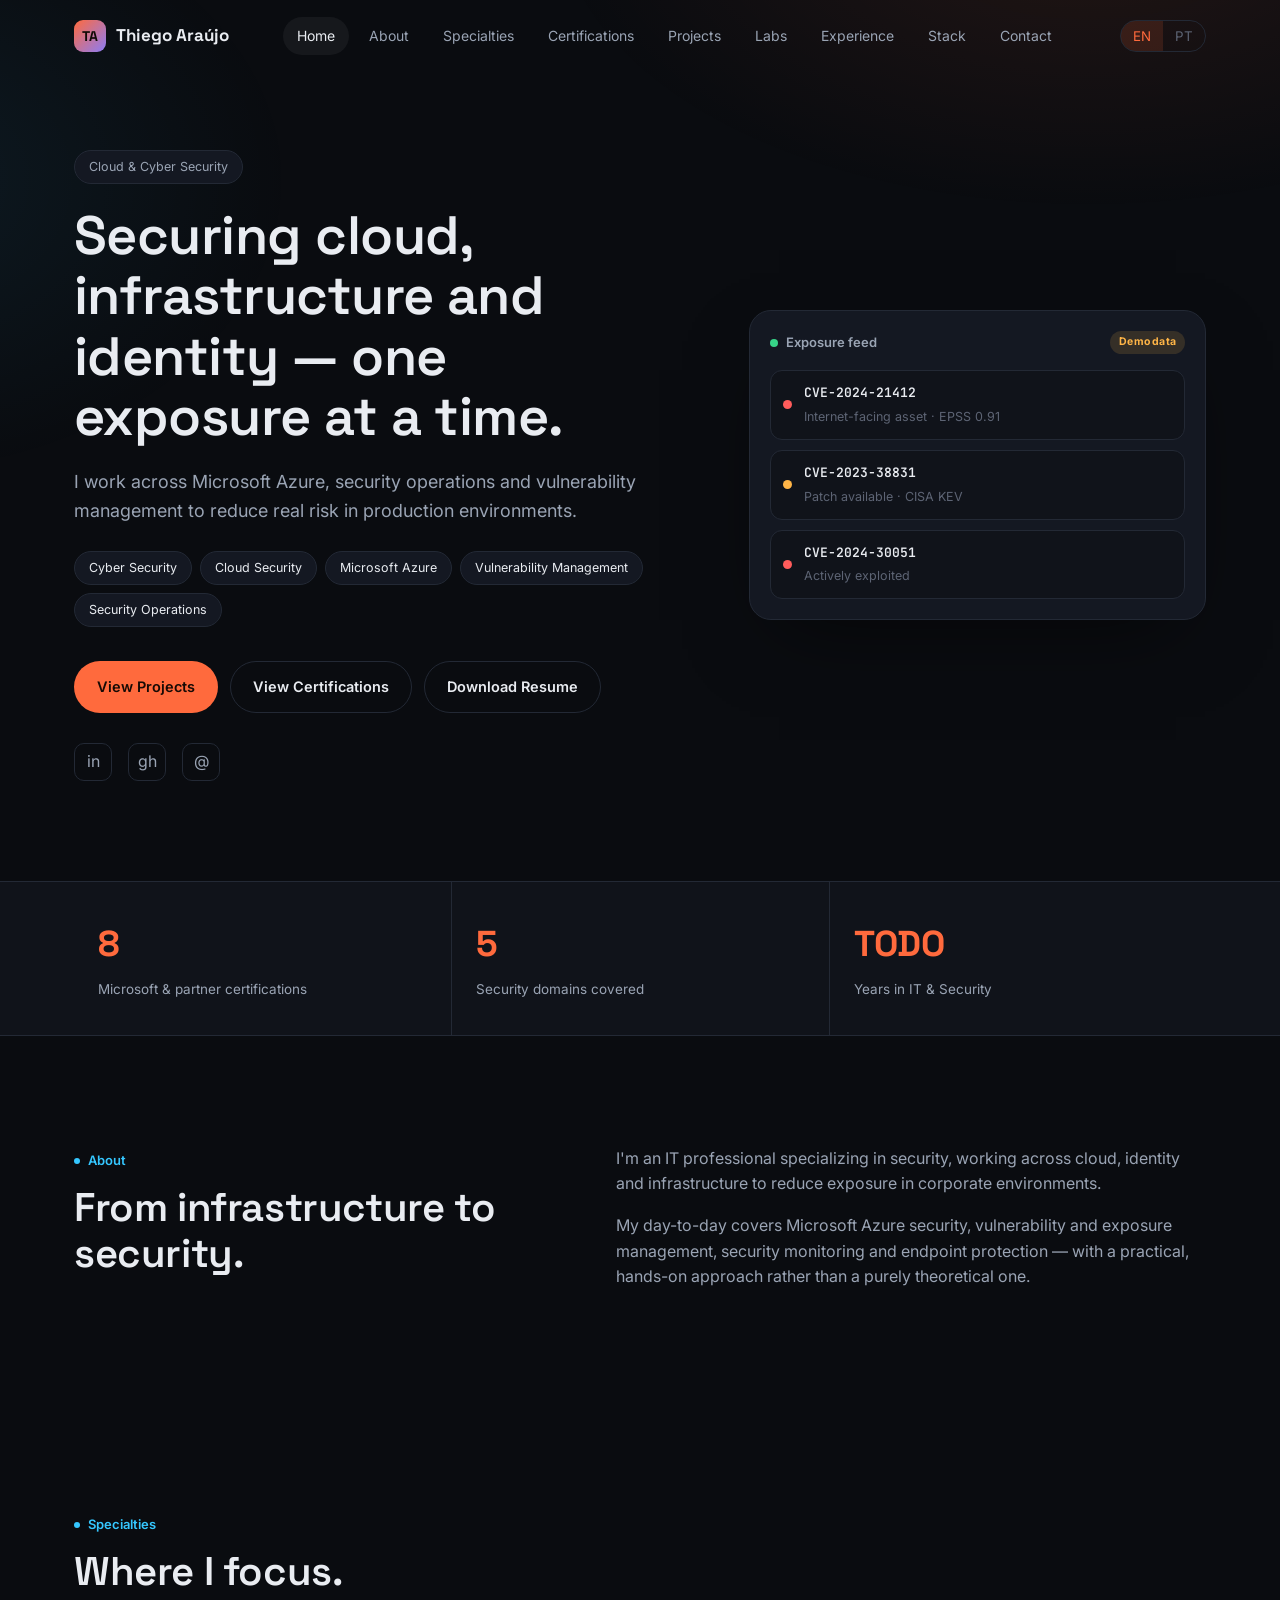
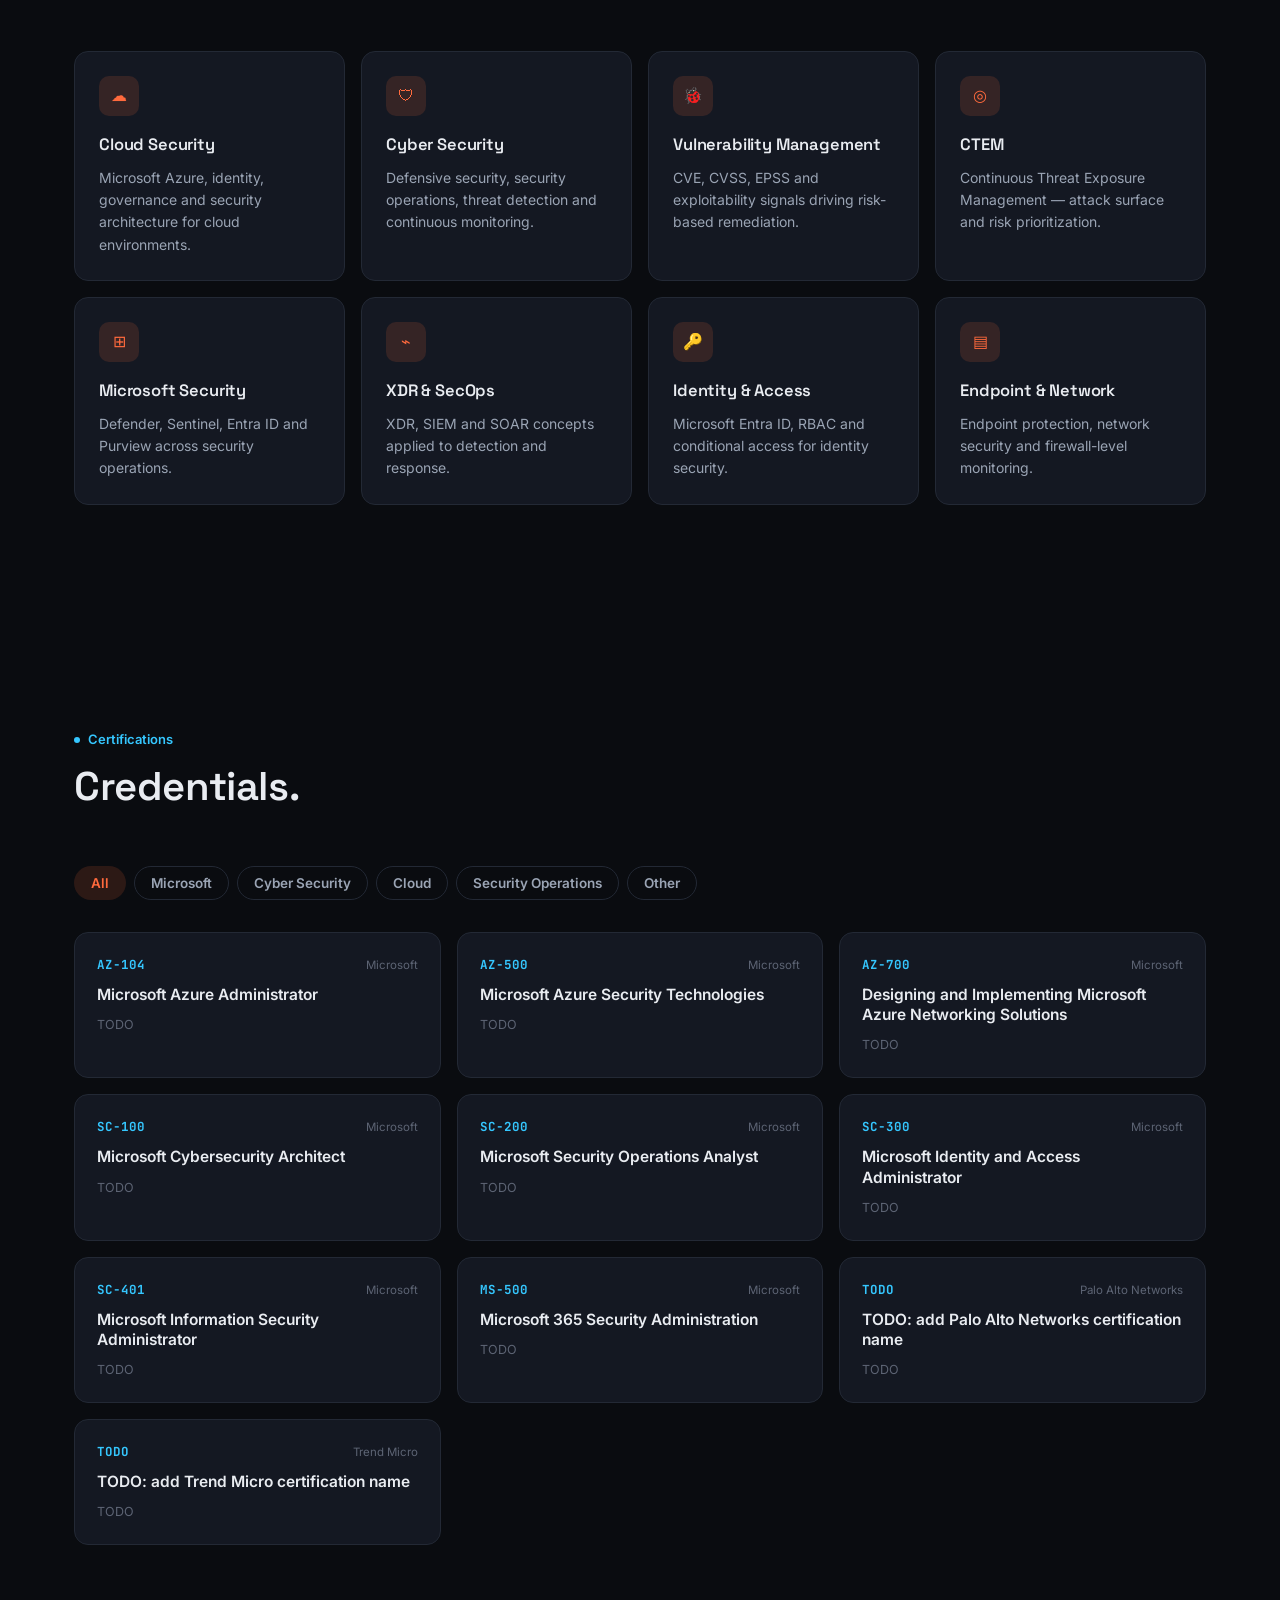
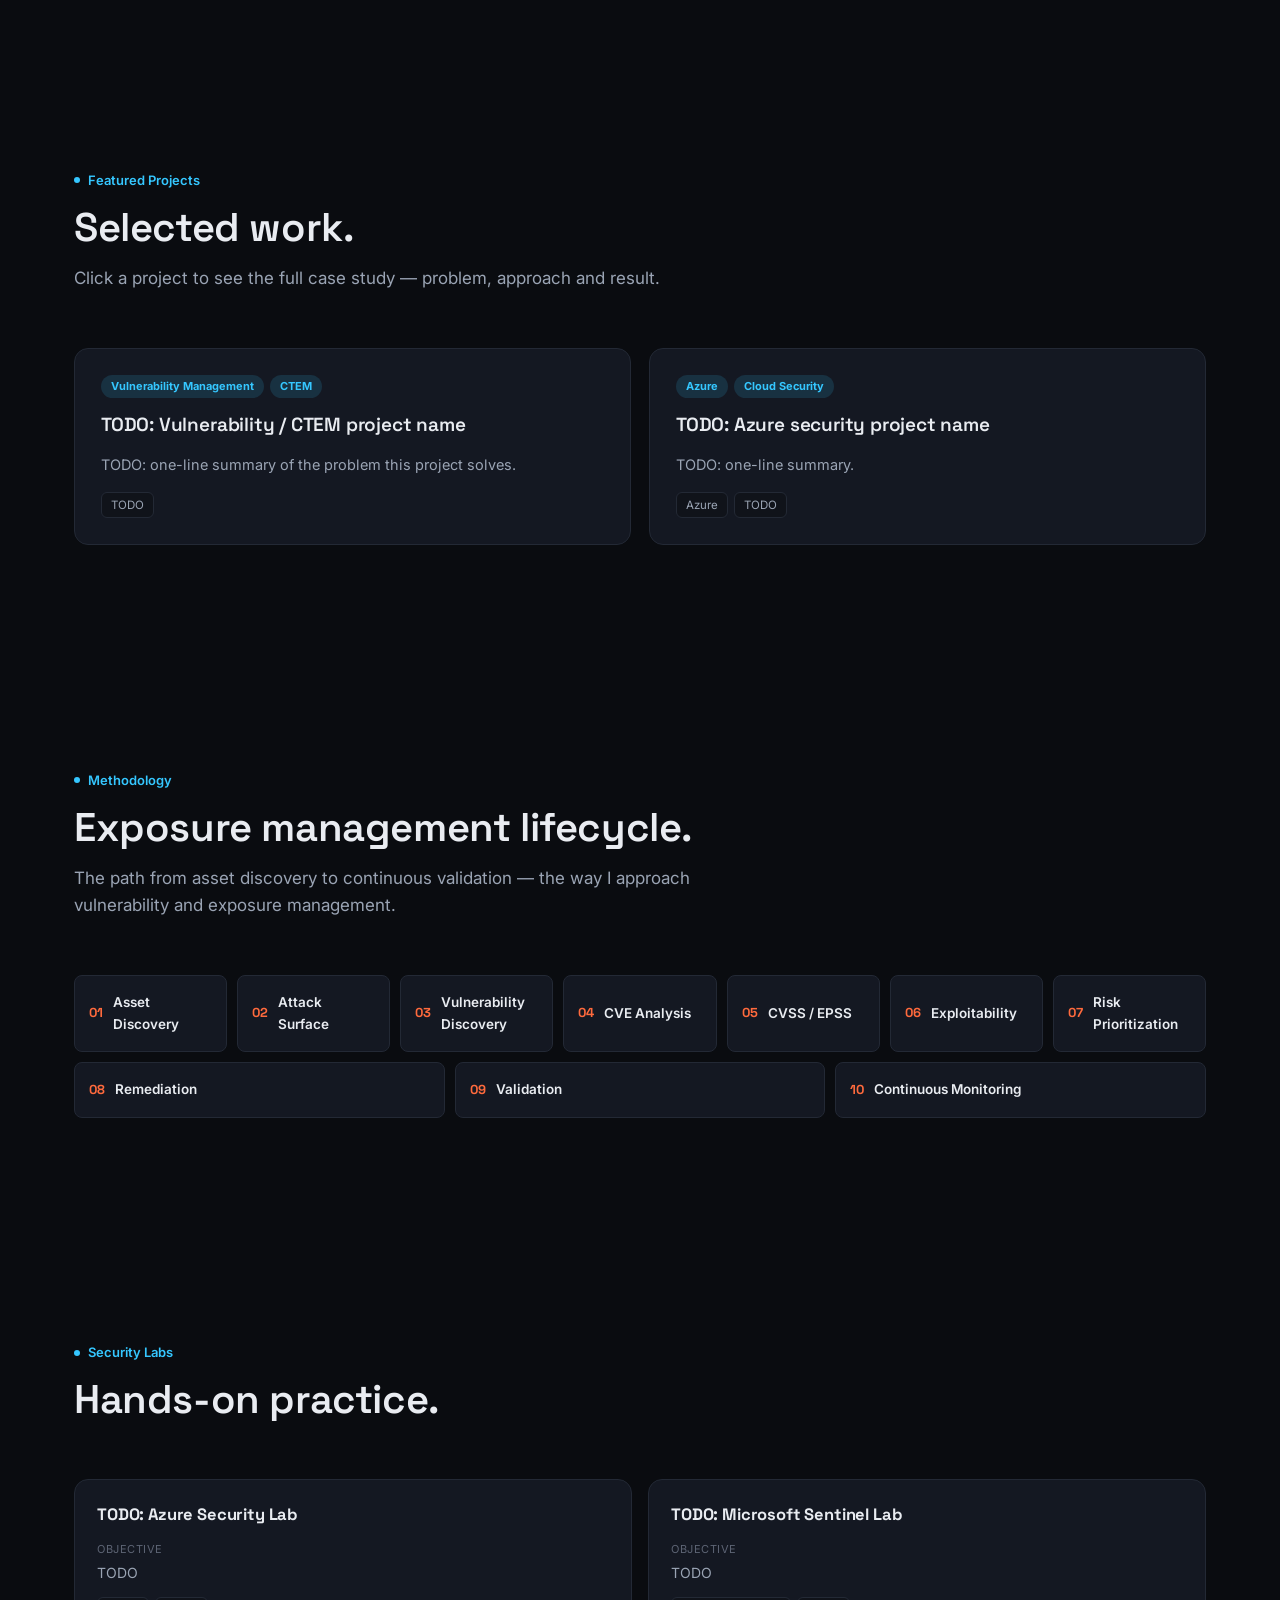
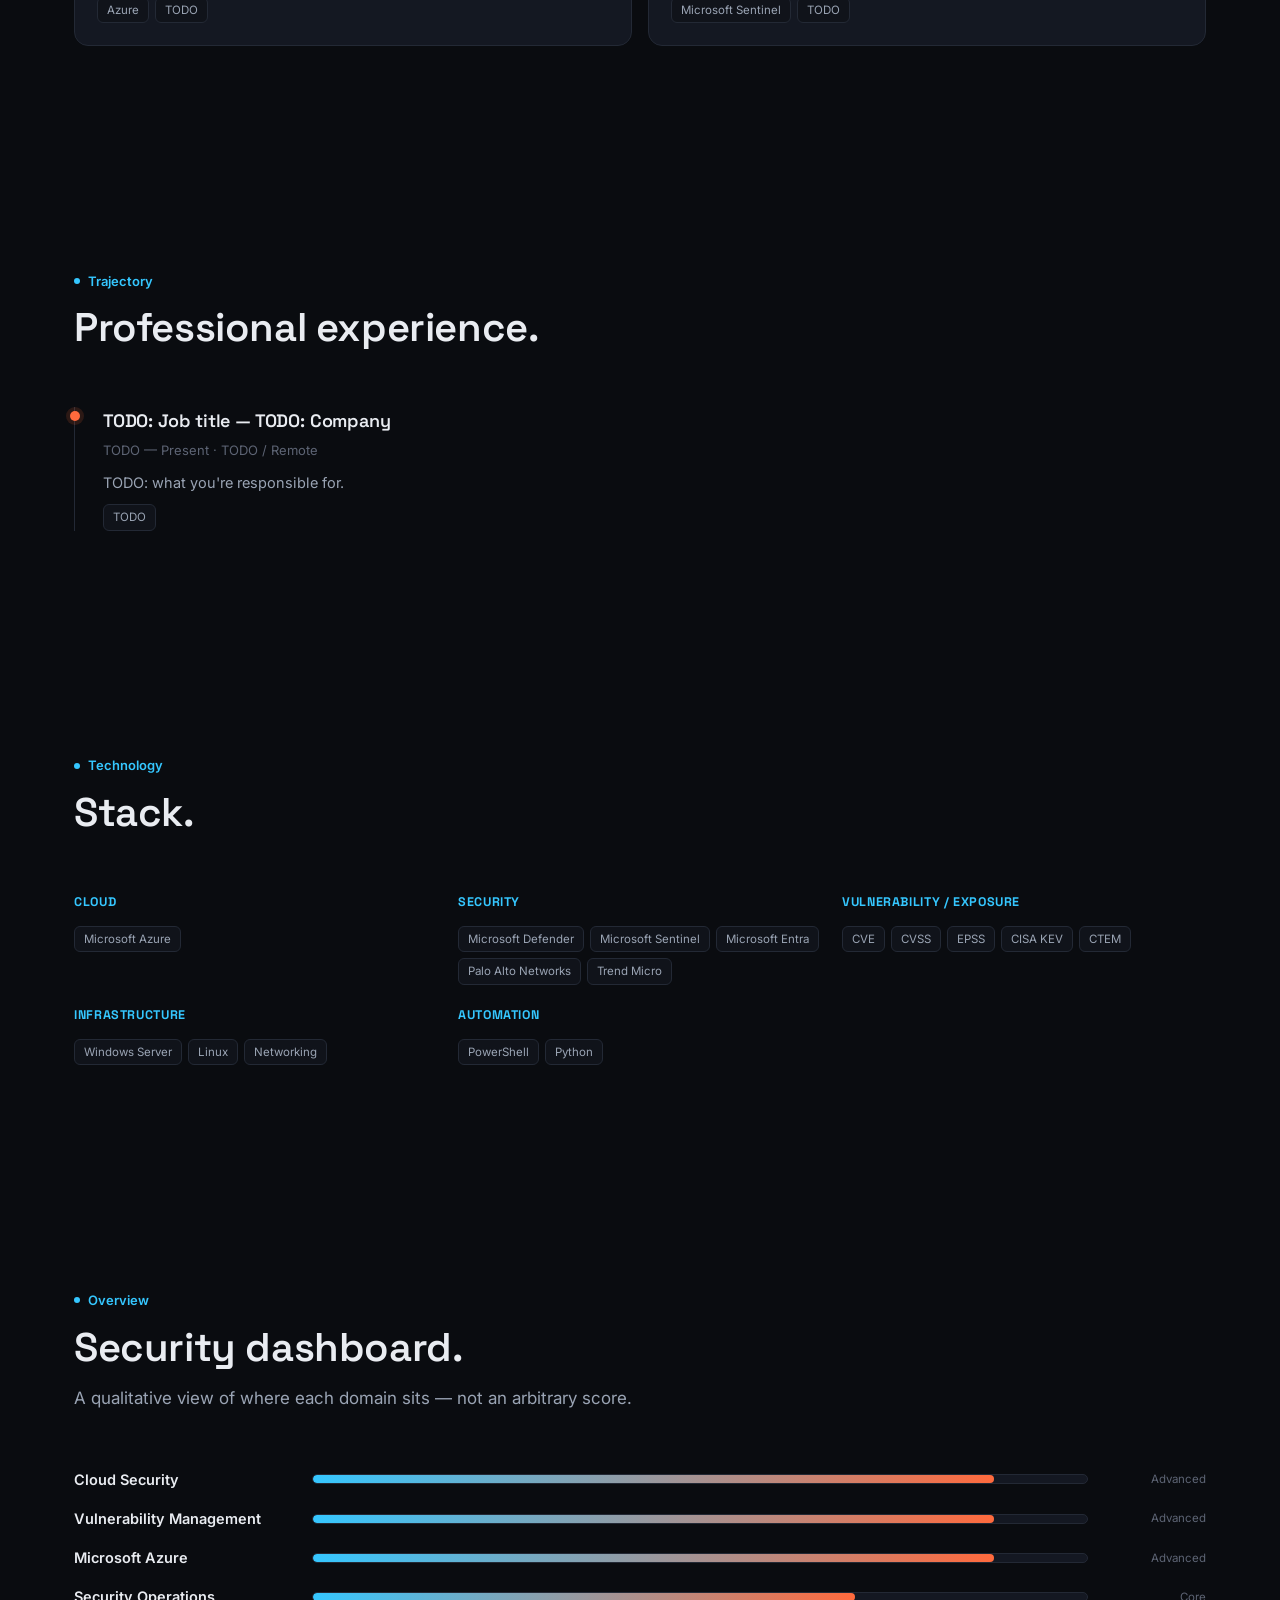
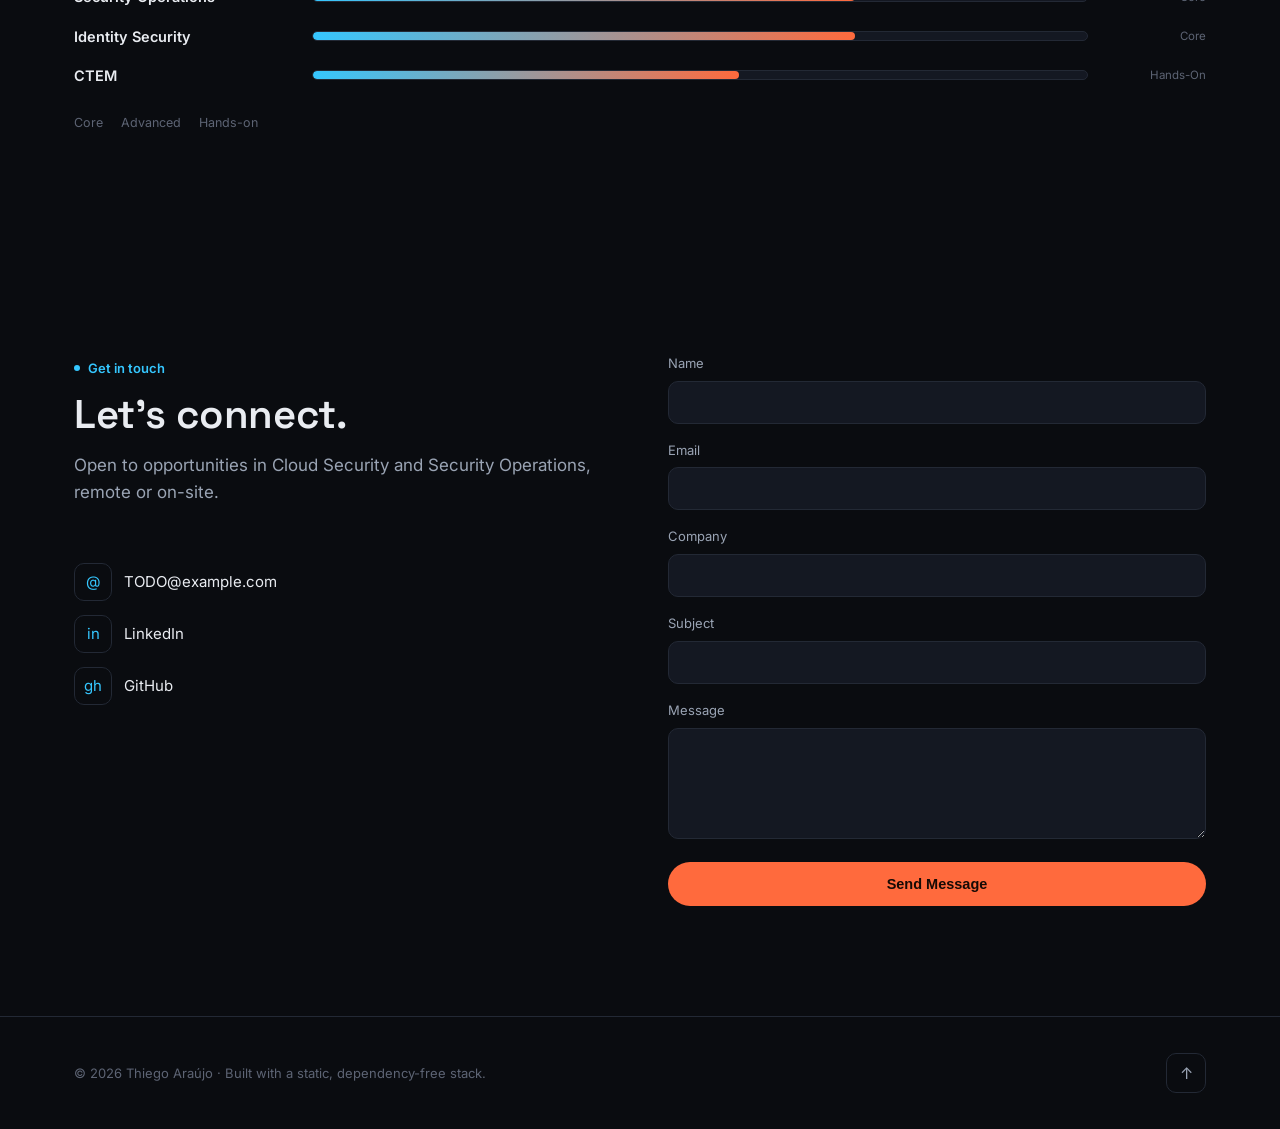
==== commit 67fb8454: "Add files via upload" ====
--- a/index.html
+++ b/index.html
@@ -102,6 +102,18 @@
     </div>
   </section>
 
+  <!-- DOCUMENTS (transcript e outros; some se não houver nenhum anexado) -->
+  <section id="documents" style="display:none">
+    <div class="container">
+      <div class="section-head">
+        <div class="section-kicker"><span class="dot"></span><span id="docs-kicker"></span></div>
+        <h2 id="docs-heading"></h2>
+        <p id="docs-sub"></p>
+      </div>
+      <div class="doc-grid" id="doc-grid"></div>
+    </div>
+  </section>
+
   <!-- PROJECTS -->
   <section id="projects">
     <div class="container">
@@ -217,7 +229,21 @@
   </div>
 </div>
 
+<div class="modal-backdrop" id="viewerModal">
+  <div class="modal viewer">
+    <button class="modal-close" id="viewerClose" aria-label="Close">✕</button>
+    <h3 id="viewer-title"></h3>
+    <div class="viewer-body" id="viewer-body"></div>
+    <div class="viewer-actions">
+      <a id="viewer-open" class="btn btn-ghost btn-sm" href="#" target="_blank" rel="noopener"></a>
+      <a id="viewer-download" class="btn btn-ghost btn-sm" href="#" download></a>
+    </div>
+    <p class="viewer-note" id="viewer-note"></p>
+  </div>
+</div>
+
 <script src="assets/js/data.js"></script>
+<script src="assets/js/uploads.js"></script>
 <script src="assets/js/main.js"></script>
 </body>
 </html>
--- a/assets/css/style.css
+++ b/assets/css/style.css
@@ -0,0 +1,315 @@
+/* ============ Tokens ============ */
+:root{
+  --bg: #0a0c10;
+  --bg-elev: #10131a;
+  --bg-card: #141822;
+  --border: #232935;
+  --text: #e9ecf1;
+  --text-dim: #9aa4b4;
+  --text-faint: #5d6474;
+  --accent: #ff6a3d;
+  --accent-soft: rgba(255,106,61,.14);
+  --accent-2: #35c7ff;
+  --accent-2-soft: rgba(53,199,255,.14);
+  --violet: #8b7cf6;
+  --ok: #37d488;
+  --warn: #ffb547;
+  --crit: #ff5c5c;
+  --radius-sm: 8px;
+  --radius-md: 14px;
+  --radius-lg: 22px;
+  --maxw: 1180px;
+  --font-display: 'Space Grotesk', 'Segoe UI', sans-serif;
+  --font-body: 'Inter', 'Segoe UI', sans-serif;
+}
+
+*{box-sizing:border-box}
+html{scroll-behavior:smooth; scroll-padding-top:84px}
+body{
+  margin:0; background:var(--bg); color:var(--text);
+  font-family:var(--font-body); font-size:16px; line-height:1.6;
+  -webkit-font-smoothing:antialiased;
+}
+body::before{
+  content:"";
+  position:fixed; inset:0; z-index:-1;
+  background:
+    radial-gradient(900px 500px at 85% -10%, rgba(255,106,61,.10), transparent 60%),
+    radial-gradient(700px 500px at -10% 20%, rgba(53,199,255,.08), transparent 60%);
+}
+img{max-width:100%; display:block}
+a{color:inherit}
+h1,h2,h3,h4{font-family:var(--font-display); margin:0; letter-spacing:-0.01em}
+p{margin:0}
+.container{max-width:var(--maxw); margin:0 auto; padding:0 24px}
+section{padding:110px 0}
+@media (max-width:720px){ section{padding:72px 0} .container{padding:0 20px} }
+
+.mono{font-family:'JetBrains Mono','Consolas',monospace}
+
+.section-head{max-width:640px; margin-bottom:56px}
+.section-kicker{
+  display:inline-flex; align-items:center; gap:8px;
+  font-size:13px; color:var(--accent-2); font-weight:600; margin-bottom:14px;
+}
+.section-kicker .dot{width:6px;height:6px;border-radius:50%;background:var(--accent-2)}
+.section-head h2{font-size:clamp(28px,3.4vw,40px); font-weight:600; line-height:1.15}
+.section-head p{color:var(--text-dim); margin-top:14px; font-size:17px; max-width:56ch}
+
+/* ============ Buttons ============ */
+.btn{
+  display:inline-flex; align-items:center; gap:8px; justify-content:center;
+  padding:13px 22px; border-radius:999px; font-weight:600; font-size:14.5px;
+  text-decoration:none; cursor:pointer; border:1px solid transparent;
+  transition:transform .15s ease, background .2s ease, border-color .2s ease;
+  white-space:nowrap;
+}
+.btn:active{transform:scale(.97)}
+.btn-primary{background:var(--accent); color:#160a05}
+.btn-primary:hover{background:#ff7f57}
+.btn-ghost{border-color:var(--border); color:var(--text); background:transparent}
+.btn-ghost:hover{border-color:#3a4150; background:rgba(255,255,255,.02)}
+.btn-sm{padding:9px 16px; font-size:13px}
+
+/* ============ Navbar ============ */
+.navbar{
+  position:fixed; top:0; left:0; right:0; z-index:100;
+  border-bottom:1px solid transparent;
+  transition:background .25s ease, border-color .25s ease;
+}
+.navbar.scrolled{background:rgba(10,12,16,.82); backdrop-filter:blur(14px); border-color:var(--border)}
+.navbar .container{display:flex; align-items:center; justify-content:space-between; height:72px}
+.brand{display:flex; align-items:center; gap:10px; font-family:var(--font-display); font-weight:700; font-size:17px; text-decoration:none}
+.brand .brand-mark{
+  width:32px;height:32px;border-radius:9px;
+  background:linear-gradient(135deg,var(--accent),var(--violet));
+  display:flex;align-items:center;justify-content:center; font-size:14px; color:#100b06; font-weight:800;
+}
+.nav-links{display:flex; gap:6px; align-items:center}
+.nav-links a{
+  padding:8px 14px; border-radius:999px; font-size:14px; color:var(--text-dim);
+  text-decoration:none; transition:color .2s, background .2s;
+}
+.nav-links a:hover, .nav-links a.active{color:var(--text); background:rgba(255,255,255,.05)}
+.nav-actions{display:flex; align-items:center; gap:10px}
+.lang-toggle{
+  display:flex; border:1px solid var(--border); border-radius:999px; overflow:hidden; font-size:12.5px; font-weight:700;
+}
+.lang-toggle button{
+  padding:7px 12px; background:transparent; border:none; color:var(--text-faint); cursor:pointer; font-family:var(--font-body);
+}
+.lang-toggle button.active{background:var(--accent-soft); color:var(--accent)}
+.nav-toggle{display:none; background:none; border:1px solid var(--border); border-radius:8px; width:40px; height:40px; color:var(--text); cursor:pointer}
+@media (max-width:920px){
+  .nav-links{
+    position:fixed; top:72px; left:0; right:0; background:var(--bg-elev); border-bottom:1px solid var(--border);
+    flex-direction:column; padding:14px; gap:2px; transform:translateY(-8px); opacity:0; pointer-events:none; transition:.2s ease;
+  }
+  .nav-links.open{transform:translateY(0); opacity:1; pointer-events:auto}
+  .nav-links a{width:100%}
+  .nav-toggle{display:block}
+}
+
+/* ============ Hero ============ */
+.hero{padding:150px 0 100px}
+.hero .container{display:grid; grid-template-columns:1.15fr .85fr; gap:56px; align-items:center}
+@media (max-width:960px){ .hero .container{grid-template-columns:1fr} .hero{padding:130px 0 60px} }
+
+.pill{
+  display:inline-flex; align-items:center; gap:8px; padding:6px 14px; border-radius:999px;
+  border:1px solid var(--border); background:var(--bg-card); font-size:12.5px; color:var(--text-dim);
+}
+.hero-kicker{margin-bottom:22px}
+.hero h1{font-size:clamp(34px,4.6vw,54px); font-weight:600; line-height:1.12; max-width:16ch}
+.hero .subhead{color:var(--text-dim); font-size:18px; margin-top:20px; max-width:52ch}
+.tag-row{display:flex; flex-wrap:wrap; gap:8px; margin-top:26px}
+.tag-row .pill{color:var(--text)}
+.cta-row{display:flex; flex-wrap:wrap; gap:12px; margin-top:34px}
+.social-row{display:flex; gap:16px; margin-top:30px}
+.social-row a{
+  width:38px;height:38px;border-radius:10px; border:1px solid var(--border); display:flex;align-items:center;justify-content:center;
+  color:var(--text-dim); text-decoration:none; transition:.2s;
+}
+.social-row a:hover{color:var(--text); border-color:#3a4150}
+
+/* ---- feed panel ---- */
+.feed-panel{
+  background:var(--bg-card); border:1px solid var(--border); border-radius:var(--radius-lg);
+  padding:20px; box-shadow:0 30px 80px -30px rgba(0,0,0,.6);
+}
+.feed-head{display:flex; align-items:center; justify-content:space-between; margin-bottom:16px}
+.feed-title{display:flex; align-items:center; gap:8px; font-size:13px; color:var(--text-dim); font-weight:600}
+.live-dot{width:8px;height:8px;border-radius:50%; background:var(--ok); box-shadow:0 0 0 0 rgba(55,212,136,.6); animation:pulse 2s infinite}
+@keyframes pulse{
+  0%{box-shadow:0 0 0 0 rgba(55,212,136,.5)}
+  70%{box-shadow:0 0 0 8px rgba(55,212,136,0)}
+  100%{box-shadow:0 0 0 0 rgba(55,212,136,0)}
+}
+.demo-badge{font-size:10.5px; padding:3px 9px; border-radius:999px; background:rgba(255,181,71,.14); color:var(--warn); font-weight:700; letter-spacing:.02em}
+.feed-item{
+  display:flex; align-items:center; gap:12px; padding:12px; border-radius:12px; background:var(--bg-elev);
+  border:1px solid var(--border); margin-bottom:10px;
+}
+.feed-item:last-child{margin-bottom:0}
+.sev-dot{width:9px;height:9px;border-radius:50%; flex-shrink:0}
+.sev-high{background:var(--crit)} .sev-medium{background:var(--warn)} .sev-low{background:var(--ok)}
+.feed-item .fi-main{display:flex; flex-direction:column; gap:3px; min-width:0}
+.feed-item .fi-id{font-family:'JetBrains Mono',monospace; font-size:13px; font-weight:600}
+.feed-item .fi-note{font-size:12.5px; color:var(--text-faint); white-space:nowrap; overflow:hidden; text-overflow:ellipsis}
+
+/* ============ Stats strip ============ */
+.stats-strip{border-top:1px solid var(--border); border-bottom:1px solid var(--border); background:var(--bg-elev)}
+.stats-strip .container{display:grid; grid-template-columns:repeat(3,1fr); gap:0}
+.stat-cell{padding:34px 24px; text-align:left; border-left:1px solid var(--border)}
+.stat-cell:first-child{border-left:none}
+.stat-cell .stat-value{font-family:var(--font-display); font-size:36px; font-weight:700; color:var(--accent)}
+.stat-cell .stat-label{color:var(--text-dim); font-size:13.5px; margin-top:6px}
+@media (max-width:720px){ .stats-strip .container{grid-template-columns:1fr} .stat-cell{border-left:none; border-top:1px solid var(--border)} .stat-cell:first-child{border-top:none} }
+
+/* ============ About ============ */
+.about-grid{display:grid; grid-template-columns:.9fr 1.1fr; gap:60px; align-items:start}
+@media (max-width:860px){ .about-grid{grid-template-columns:1fr} }
+.about-grid p{color:var(--text-dim); margin-bottom:16px; font-size:16px}
+.about-grid p:last-child{margin-bottom:0}
+
+/* ============ Specialty cards ============ */
+.grid-cards{display:grid; grid-template-columns:repeat(4,1fr); gap:16px}
+@media (max-width:960px){ .grid-cards{grid-template-columns:repeat(2,1fr)} }
+@media (max-width:560px){ .grid-cards{grid-template-columns:1fr} }
+.spec-card{
+  background:var(--bg-card); border:1px solid var(--border); border-radius:var(--radius-md); padding:24px;
+  transition:border-color .2s ease, transform .2s ease;
+}
+.spec-card:hover{border-color:#3a4150; transform:translateY(-3px)}
+.spec-icon{
+  width:40px;height:40px;border-radius:10px; background:var(--accent-soft); color:var(--accent);
+  display:flex; align-items:center; justify-content:center; margin-bottom:16px;
+}
+.spec-card h3{font-size:16.5px; font-weight:600; margin-bottom:8px}
+.spec-card p{font-size:14px; color:var(--text-dim)}
+
+/* ============ Certifications ============ */
+.filter-row{display:flex; flex-wrap:wrap; gap:8px; margin-bottom:32px}
+.filter-btn{
+  padding:8px 16px; border-radius:999px; border:1px solid var(--border); background:transparent; color:var(--text-dim);
+  font-size:13.5px; font-weight:600; cursor:pointer; font-family:var(--font-body); transition:.2s;
+}
+.filter-btn.active{background:var(--accent-soft); color:var(--accent); border-color:transparent}
+.cert-grid{display:grid; grid-template-columns:repeat(3,1fr); gap:16px}
+@media (max-width:900px){ .cert-grid{grid-template-columns:repeat(2,1fr)} }
+@media (max-width:600px){ .cert-grid{grid-template-columns:1fr} }
+.cert-card{
+  background:var(--bg-card); border:1px solid var(--border); border-radius:var(--radius-md); padding:22px;
+  display:flex; flex-direction:column; gap:10px;
+}
+.cert-top{display:flex; align-items:center; justify-content:space-between}
+.cert-code{font-family:'JetBrains Mono',monospace; font-size:12.5px; color:var(--accent-2); font-weight:700}
+.cert-vendor{font-size:11.5px; color:var(--text-faint)}
+.cert-name{font-size:15.5px; font-weight:600; line-height:1.3}
+.cert-date{font-size:12.5px; color:var(--text-faint)}
+
+/* ============ Projects ============ */
+.project-card{
+  background:var(--bg-card); border:1px solid var(--border); border-radius:var(--radius-md); padding:26px;
+  display:flex; flex-direction:column; gap:12px; cursor:pointer; transition:.2s;
+}
+.project-card:hover{border-color:#3a4150}
+.cat-row{display:flex; gap:6px; flex-wrap:wrap}
+.cat-tag{font-size:11px; padding:3px 10px; border-radius:999px; background:var(--accent-2-soft); color:var(--accent-2); font-weight:700}
+.project-card h3{font-size:19px; font-weight:600}
+.project-card .summary{color:var(--text-dim); font-size:14.5px}
+.stack-row{display:flex; flex-wrap:wrap; gap:6px; margin-top:4px}
+.stack-chip{font-size:11.5px; padding:3px 9px; border-radius:6px; background:var(--bg-elev); border:1px solid var(--border); color:var(--text-dim)}
+.grid-projects{display:grid; grid-template-columns:repeat(2,1fr); gap:18px}
+@media (max-width:800px){ .grid-projects{grid-template-columns:1fr} }
+
+/* modal */
+.modal-backdrop{
+  position:fixed; inset:0; background:rgba(4,5,7,.7); backdrop-filter:blur(4px); display:none;
+  align-items:center; justify-content:center; z-index:200; padding:20px;
+}
+.modal-backdrop.open{display:flex}
+.modal{
+  background:var(--bg-elev); border:1px solid var(--border); border-radius:var(--radius-lg); max-width:640px; width:100%;
+  max-height:82vh; overflow-y:auto; padding:32px; position:relative;
+}
+.modal-close{position:absolute; top:18px; right:18px; background:none; border:1px solid var(--border); border-radius:8px; width:34px; height:34px; color:var(--text); cursor:pointer}
+.modal h3{font-size:22px; margin-bottom:6px}
+.modal .field{margin-top:18px}
+.modal .field-label{font-size:11.5px; text-transform:uppercase; letter-spacing:.06em; color:var(--accent-2); font-weight:700; margin-bottom:6px}
+.modal .field p{color:var(--text-dim); font-size:14.5px; line-height:1.6}
+
+/* ============ CTEM lifecycle ============ */
+.ctem-flow{display:flex; flex-wrap:wrap; gap:10px}
+.ctem-step{
+  flex:1 1 150px; background:var(--bg-card); border:1px solid var(--border); border-radius:var(--radius-sm);
+  padding:16px 14px; display:flex; align-items:center; gap:10px;
+}
+.ctem-step .num{font-family:var(--font-display); font-size:13px; color:var(--accent); font-weight:700}
+.ctem-step .lbl{font-size:13.5px; font-weight:600}
+
+/* ============ Labs ============ */
+.grid-labs{display:grid; grid-template-columns:repeat(2,1fr); gap:16px}
+@media (max-width:800px){ .grid-labs{grid-template-columns:1fr} }
+.lab-card{background:var(--bg-card); border:1px solid var(--border); border-radius:var(--radius-md); padding:22px}
+.lab-card h3{font-size:16.5px; margin-bottom:8px}
+.lab-card .lbl{font-size:11px; text-transform:uppercase; letter-spacing:.05em; color:var(--text-faint); margin-top:12px; margin-bottom:4px}
+.lab-card p{font-size:14px; color:var(--text-dim)}
+
+/* ============ Stack ============ */
+.stack-groups{display:grid; grid-template-columns:repeat(3,1fr); gap:20px}
+@media (max-width:800px){ .stack-groups{grid-template-columns:repeat(2,1fr)} }
+@media (max-width:520px){ .stack-groups{grid-template-columns:1fr} }
+.stack-group h4{font-size:12.5px; text-transform:uppercase; letter-spacing:.05em; color:var(--accent-2); margin-bottom:14px}
+.stack-group .stack-row{margin-top:0}
+
+/* ============ Experience timeline ============ */
+.timeline{position:relative; padding-left:28px; border-left:1px solid var(--border)}
+.timeline-item{position:relative; padding-bottom:36px}
+.timeline-item:last-child{padding-bottom:0}
+.timeline-item::before{
+  content:""; position:absolute; left:-33px; top:4px; width:10px; height:10px; border-radius:50%;
+  background:var(--accent); box-shadow:0 0 0 4px var(--accent-soft);
+}
+.timeline-item h3{font-size:18px; font-weight:600}
+.timeline-item .meta{font-size:13px; color:var(--text-faint); margin-top:4px}
+.timeline-item p{color:var(--text-dim); font-size:14.5px; margin-top:10px}
+
+/* ============ Dashboard ============ */
+.dash-list{display:flex; flex-direction:column; gap:16px}
+.dash-row{display:flex; align-items:center; gap:18px}
+.dash-row .dash-label{width:220px; font-size:14.5px; font-weight:600; flex-shrink:0}
+.dash-track{flex:1; height:10px; background:var(--bg-card); border:1px solid var(--border); border-radius:999px; overflow:hidden}
+.dash-fill{height:100%; border-radius:999px; background:linear-gradient(90deg,var(--accent-2),var(--accent)); width:0; transition:width 1.1s cubic-bezier(.2,.8,.2,1)}
+.dash-tag{width:100px; text-align:right; font-size:11.5px; color:var(--text-faint); text-transform:capitalize; flex-shrink:0}
+.dash-legend{display:flex; gap:18px; margin-top:26px; flex-wrap:wrap; font-size:12.5px; color:var(--text-faint)}
+
+/* ============ Contact ============ */
+.contact-grid{display:grid; grid-template-columns:1fr 1fr; gap:56px}
+@media (max-width:860px){ .contact-grid{grid-template-columns:1fr} }
+.form-field{margin-bottom:16px}
+.form-field label{display:block; font-size:13px; color:var(--text-dim); margin-bottom:7px}
+.form-field input, .form-field textarea{
+  width:100%; padding:12px 14px; border-radius:10px; border:1px solid var(--border); background:var(--bg-card);
+  color:var(--text); font-family:var(--font-body); font-size:14.5px; resize:vertical;
+}
+.form-field input:focus, .form-field textarea:focus{outline:2px solid var(--accent-2); outline-offset:1px}
+.contact-links{display:flex; flex-direction:column; gap:14px; margin-top:24px}
+.contact-links a{display:flex; align-items:center; gap:12px; text-decoration:none; color:var(--text); font-size:15px}
+.contact-links a .ic{width:38px;height:38px;border-radius:10px; border:1px solid var(--border); display:flex; align-items:center; justify-content:center; color:var(--accent-2)}
+
+/* ============ Footer ============ */
+footer{border-top:1px solid var(--border); padding:36px 0}
+footer .container{display:flex; align-items:center; justify-content:space-between; flex-wrap:wrap; gap:16px}
+footer .fnote{font-size:13px; color:var(--text-faint)}
+.back-top{width:40px;height:40px;border-radius:10px; border:1px solid var(--border); display:flex; align-items:center; justify-content:center; color:var(--text-dim); text-decoration:none}
+
+/* ============ Utility ============ */
+.reveal{opacity:0; transform:translateY(14px); transition:opacity .6s ease, transform .6s ease}
+.reveal.in{opacity:1; transform:none}
+@media (prefers-reduced-motion:reduce){
+  html{scroll-behavior:auto}
+  .reveal{opacity:1; transform:none; transition:none}
+  .live-dot{animation:none}
+}
+::selection{background:var(--accent); color:#160a05}
